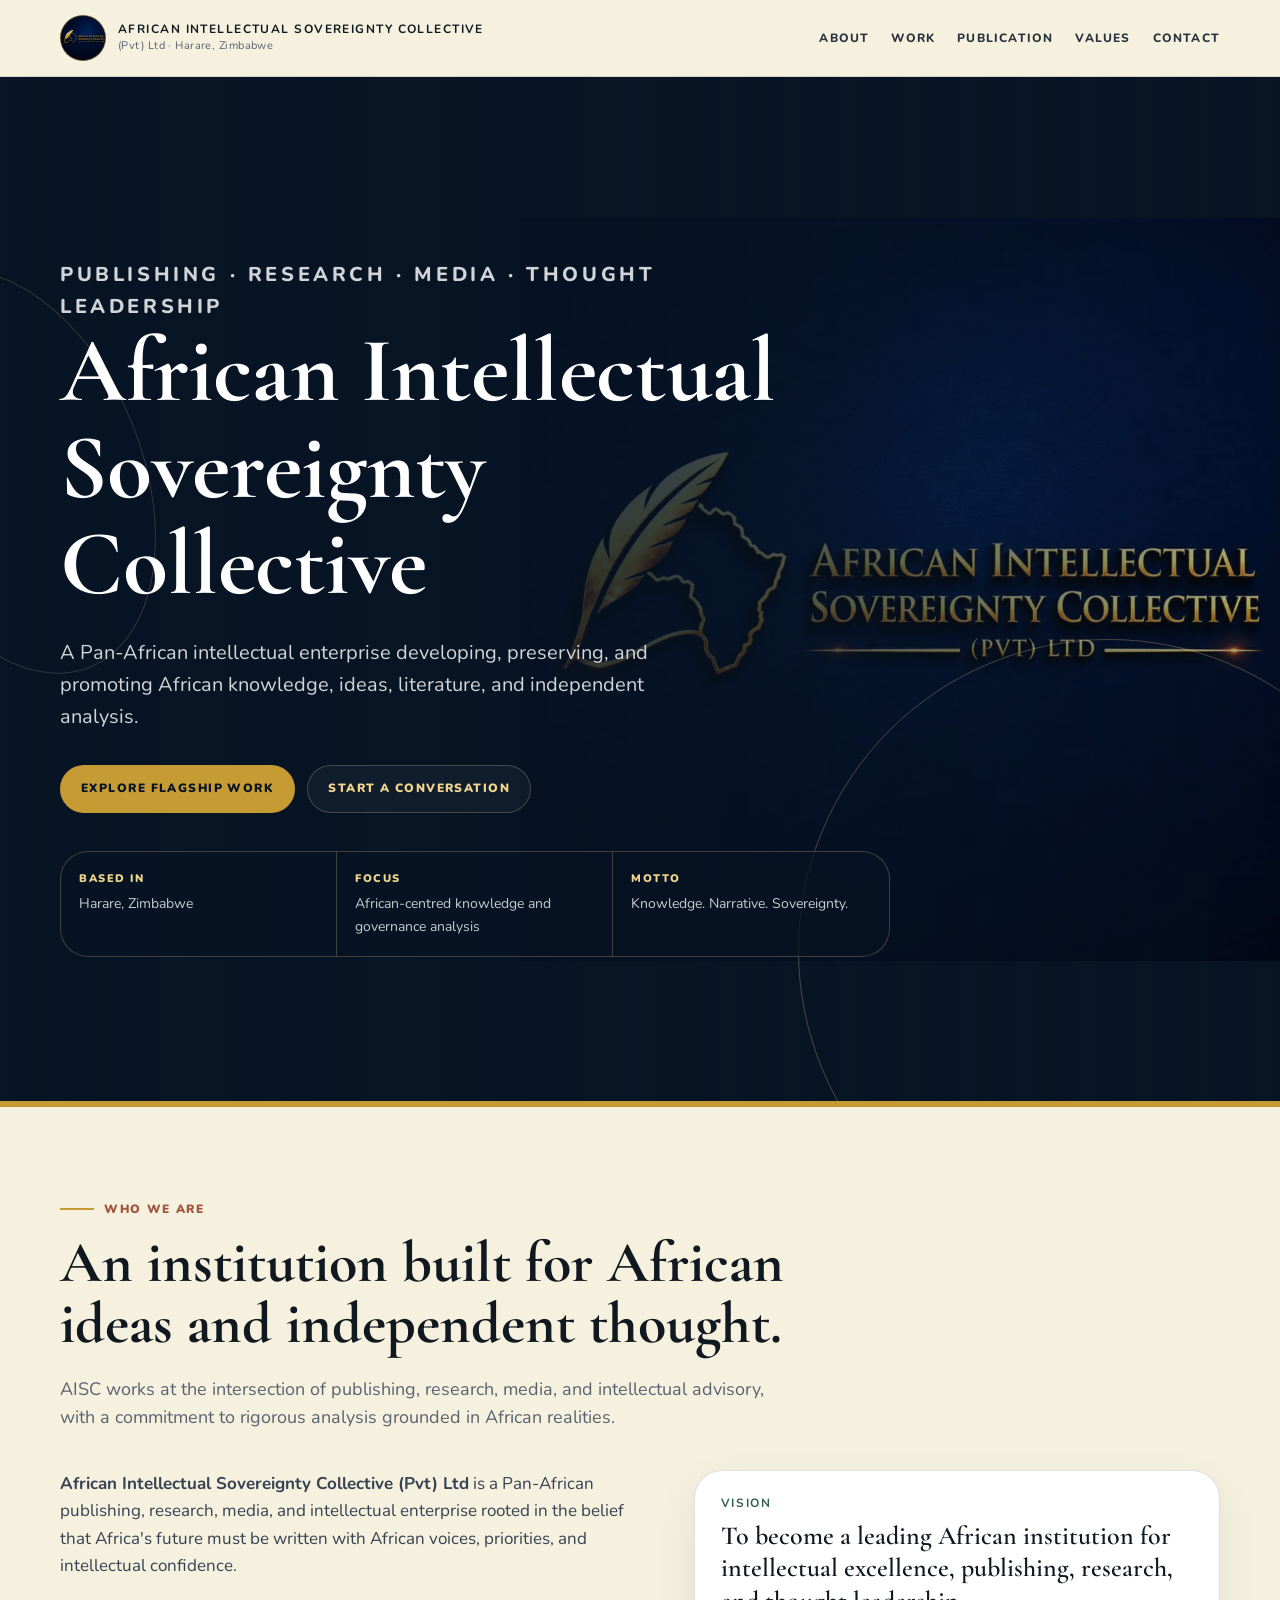
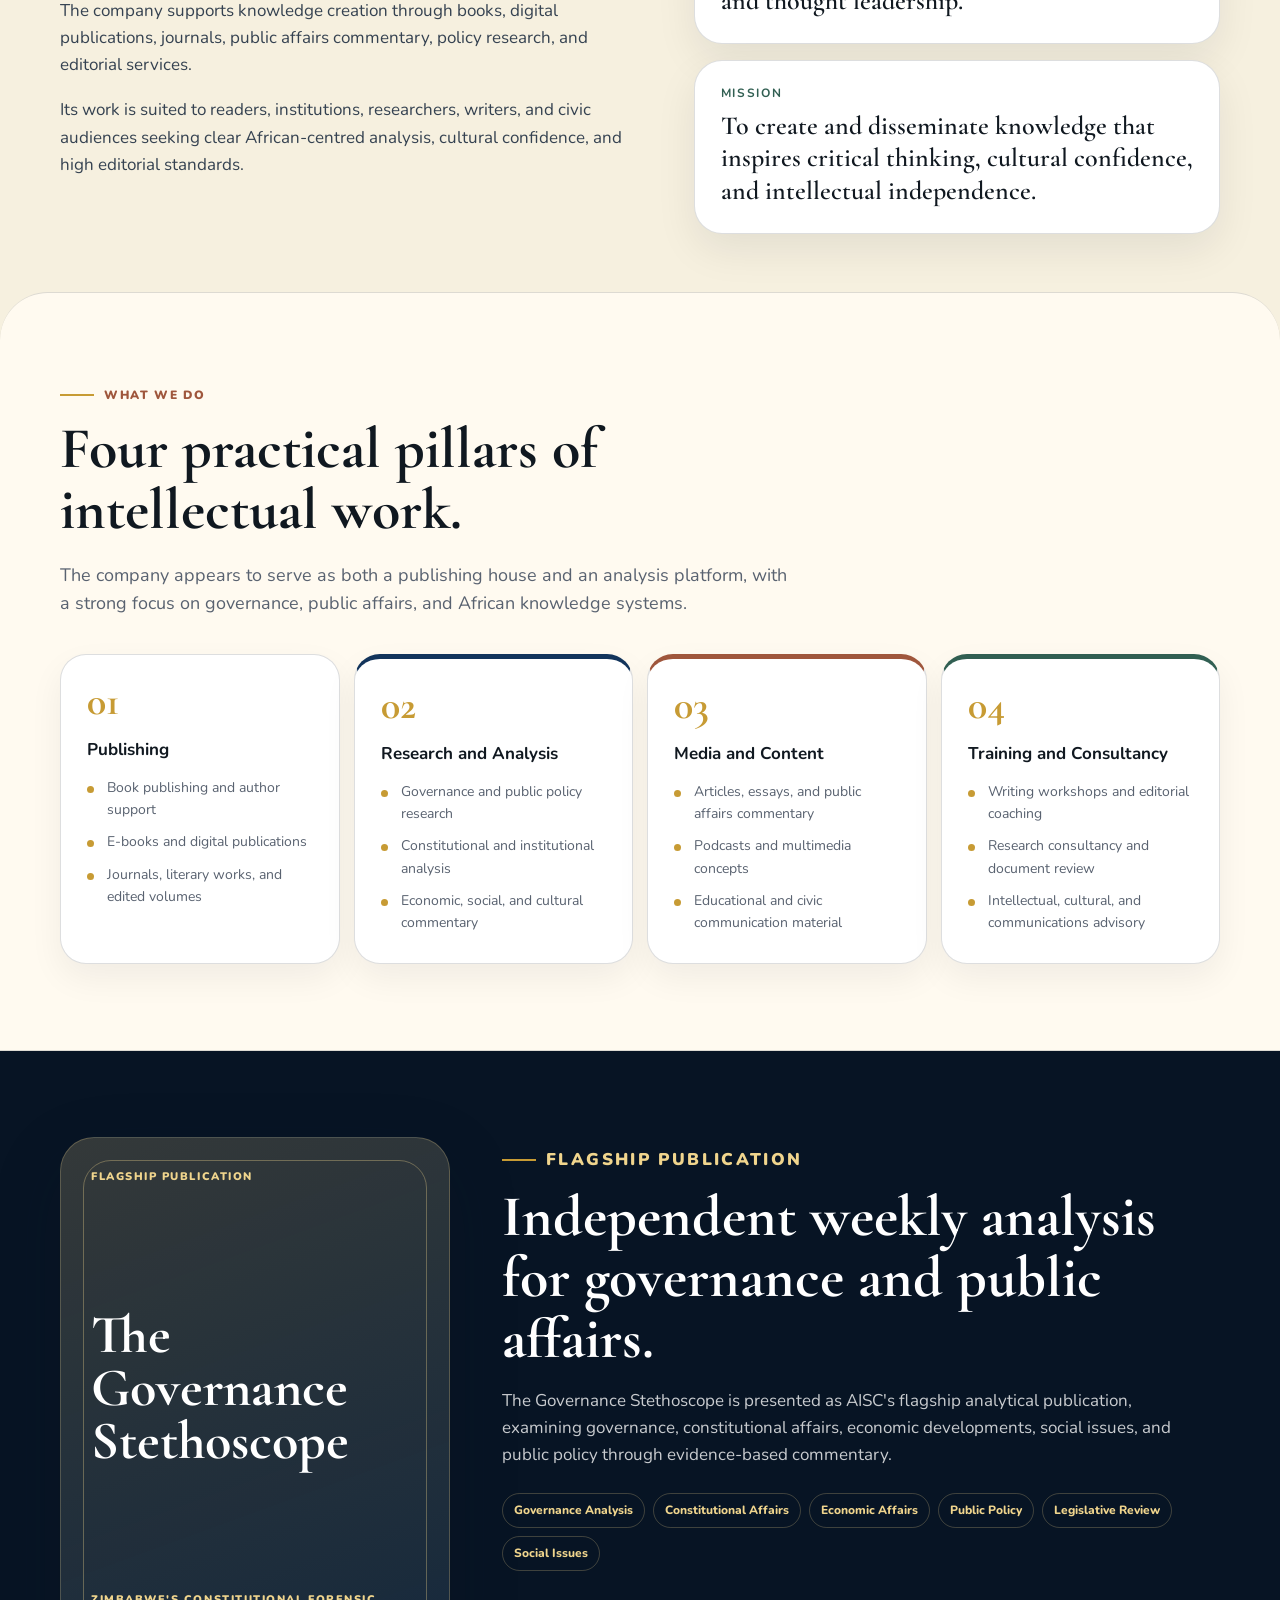
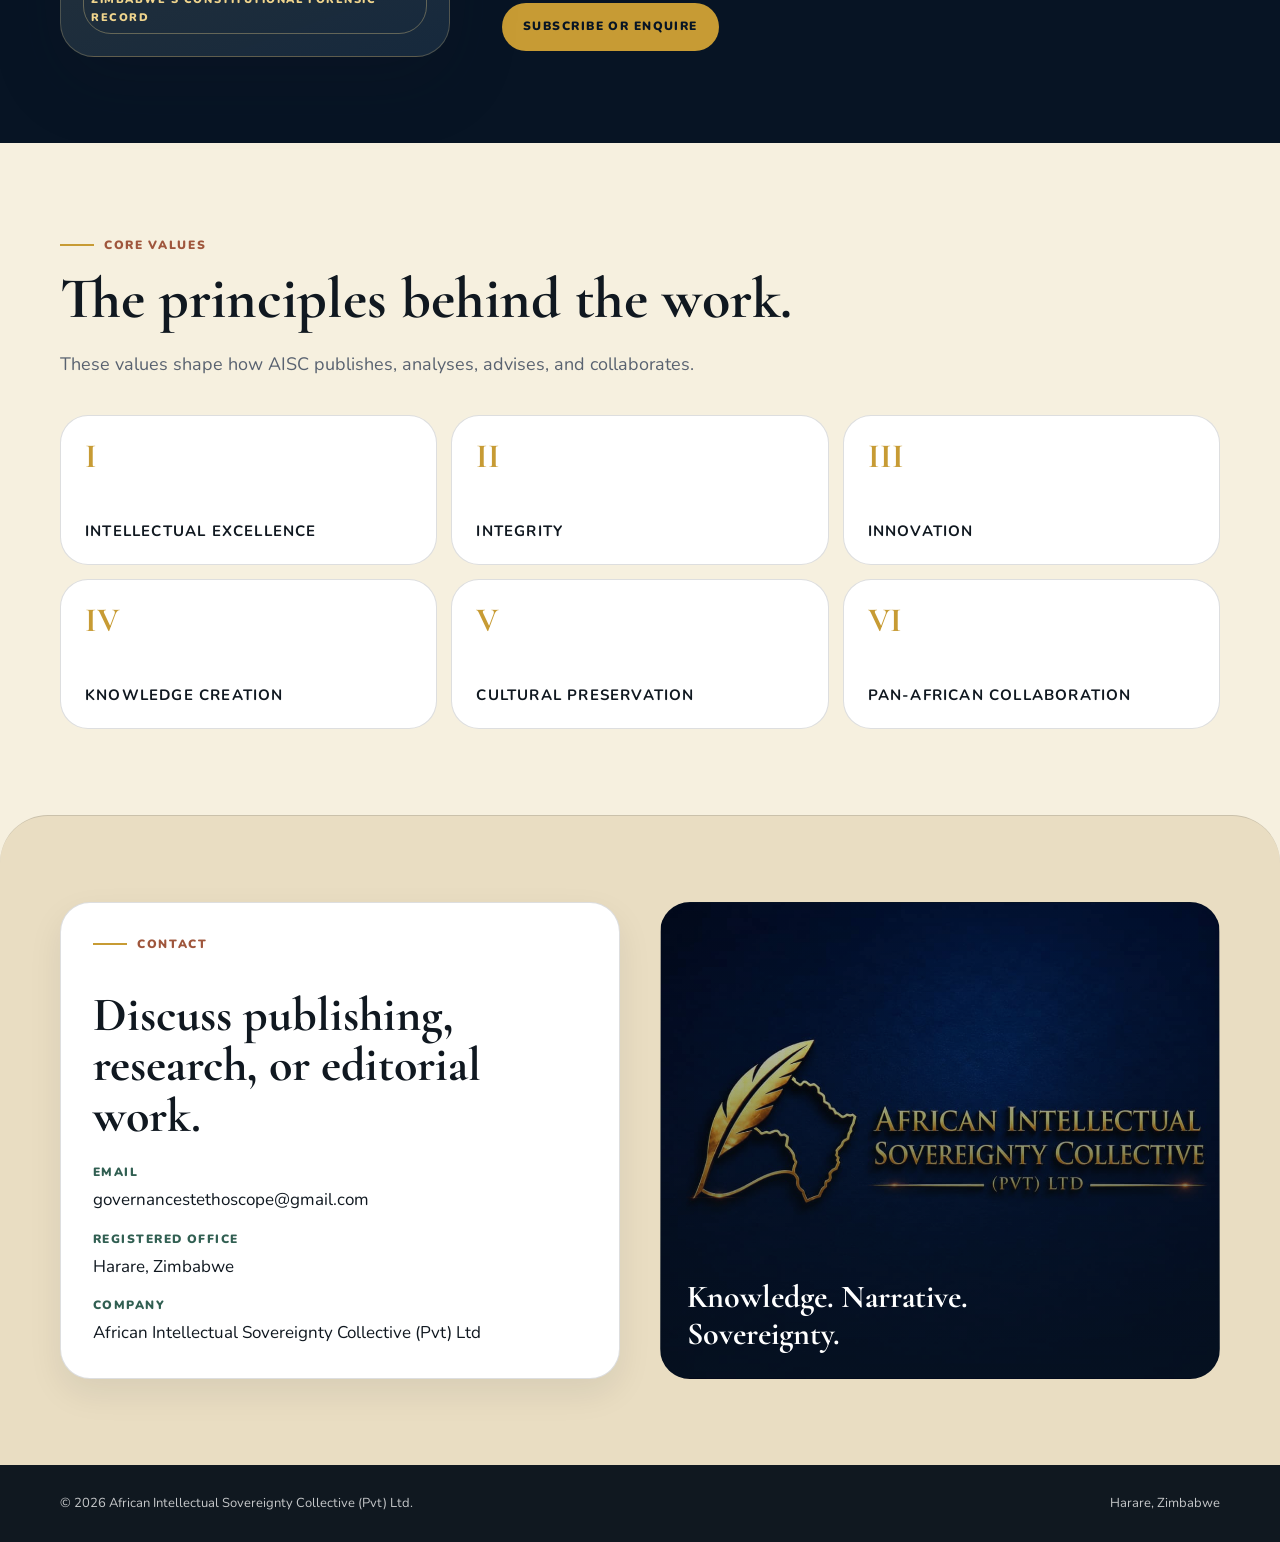
==== index.html @ cf9f3a03 "Build AISC website" ====
<!DOCTYPE html>
<html lang="en">
<head>
  <meta charset="UTF-8" />
  <meta name="viewport" content="width=device-width, initial-scale=1.0" />
  <title>African Intellectual Sovereignty Collective (Pvt) Ltd</title>
  <meta name="description" content="African Intellectual Sovereignty Collective (Pvt) Ltd is a Pan-African publishing, research, media, and intellectual enterprise based in Harare, Zimbabwe." />
  <link rel="preconnect" href="https://fonts.googleapis.com" />
  <link rel="preconnect" href="https://fonts.gstatic.com" crossorigin />
  <link href="https://fonts.googleapis.com/css2?family=Cormorant+Garamond:wght@500;600;700&family=Nunito:wght@400;500;600;700;800&display=swap" rel="stylesheet" />
  <style>
    :root {
      --ink: #101820;
      --night: #071424;
      --blue: #12345b;
      --gold: #c79b34;
      --gold-soft: #f0d58d;
      --paper: #f6f0df;
      --white: #ffffff;
      --clay: #9f563c;
      --green: #315f52;
      --muted: #596270;
      --line: rgba(16, 24, 32, 0.14);
      --dark-line: rgba(240, 213, 141, 0.24);
      --shadow: 0 24px 70px rgba(16, 24, 32, 0.18);
    }

    * {
      box-sizing: border-box;
    }

    html {
      scroll-behavior: smooth;
    }

    body {
      margin: 0;
      font-family: "Nunito", Arial, sans-serif;
      color: var(--ink);
      background: var(--paper);
      line-height: 1.6;
    }

    a {
      color: inherit;
    }

    img {
      max-width: 100%;
      display: block;
    }

    .site-header {
      position: sticky;
      top: 0;
      z-index: 20;
      background: rgba(246, 240, 223, 0.93);
      backdrop-filter: blur(14px);
      border-bottom: 1px solid var(--line);
      transition: transform 0.28s ease, box-shadow 0.28s ease;
    }

    .site-header.is-hidden {
      transform: translateY(-100%);
    }

    .site-header.is-scrolled {
      box-shadow: 0 12px 30px rgba(16, 24, 32, 0.08);
    }

    .nav {
      width: min(1160px, calc(100% - 32px));
      margin: 0 auto;
      min-height: 76px;
      display: flex;
      align-items: center;
      justify-content: space-between;
      gap: 24px;
    }

    .brand {
      display: flex;
      align-items: center;
      gap: 12px;
      text-decoration: none;
      min-width: 0;
    }

    .brand-mark {
      width: 46px;
      height: 46px;
      object-fit: cover;
      border-radius: 50%;
      border: 1px solid rgba(199, 155, 52, 0.5);
      background: var(--night);
    }

    .brand-text {
      display: grid;
      gap: 1px;
      min-width: 0;
    }

    .brand-text strong {
      font-size: 12px;
      line-height: 1.2;
      letter-spacing: 0.12em;
      text-transform: uppercase;
    }

    .brand-text span {
      font-size: 11px;
      color: var(--muted);
      letter-spacing: 0.04em;
    }

    .nav-links {
      display: flex;
      align-items: center;
      gap: 22px;
      list-style: none;
      margin: 0;
      padding: 0;
    }

    .nav-links a {
      text-decoration: none;
      font-size: 12px;
      font-weight: 800;
      text-transform: uppercase;
      letter-spacing: 0.1em;
      color: #29333f;
    }

    .nav-links a:hover {
      color: var(--clay);
    }

    .hero {
      min-height: calc(100vh - 76px);
      background:
        linear-gradient(90deg, rgba(7, 20, 36, 0.96) 0%, rgba(7, 20, 36, 0.8) 54%, rgba(7, 20, 36, 0.3) 100%),
        url("assets/aisc-logo.jpeg") right center / min(64vw, 760px) auto no-repeat,
        var(--night);
      color: var(--white);
      display: grid;
      align-items: center;
      border-bottom: 6px solid var(--gold);
      position: relative;
      overflow: hidden;
    }

    .hero::before {
      content: "";
      position: absolute;
      right: -140px;
      bottom: -160px;
      width: min(54vw, 620px);
      height: min(54vw, 620px);
      border: 1px solid rgba(240, 213, 141, 0.28);
      border-radius: 50%;
      pointer-events: none;
    }

    .hero::after {
      content: "";
      position: absolute;
      left: -120px;
      top: 18%;
      width: 260px;
      height: 420px;
      border: 1px solid rgba(240, 213, 141, 0.18);
      border-radius: 50%;
      transform: rotate(-22deg);
      pointer-events: none;
    }

    .hero-inner {
      width: min(1160px, calc(100% - 32px));
      margin: 0 auto;
      padding: 72px 0 58px;
      display: grid;
      gap: 38px;
      position: relative;
      z-index: 1;
    }

    .hero-copy {
      width: min(720px, 100%);
    }

    .eyebrow {
      margin: 0 0 18px;
      color: var(--gold-soft);
      font-size: 12px;
      font-weight: 800;
      letter-spacing: 0.18em;
      text-transform: uppercase;
    }

    h1,
    h2,
    h3 {
      margin: 0;
      line-height: 1.05;
    }

    h1,
    h2 {
      font-family: "Cormorant Garamond", Georgia, serif;
    }

    h1 {
      font-size: clamp(44px, 8vw, 92px);
      font-weight: 700;
      max-width: 760px;
    }

    .hero-copy p {
      max-width: 650px;
      margin: 24px 0 0;
      color: rgba(255, 255, 255, 0.82);
      font-size: clamp(16px, 2vw, 20px);
    }

    .hero-actions {
      display: flex;
      flex-wrap: wrap;
      gap: 12px;
      margin-top: 32px;
    }

    .button {
      display: inline-flex;
      align-items: center;
      justify-content: center;
      min-height: 48px;
      padding: 0 20px;
      border-radius: 999px;
      font-size: 12px;
      font-weight: 900;
      letter-spacing: 0.12em;
      text-transform: uppercase;
      text-decoration: none;
      border: 1px solid transparent;
    }

    .button.primary {
      background: var(--gold);
      color: var(--night);
    }

    .button.secondary {
      color: var(--gold-soft);
      border-color: var(--dark-line);
      background: rgba(255, 255, 255, 0.04);
    }

    .hero-meta {
      display: grid;
      grid-template-columns: repeat(3, minmax(0, 1fr));
      border: 1px solid var(--dark-line);
      background: rgba(7, 20, 36, 0.74);
      border-radius: 28px;
      overflow: hidden;
      width: min(830px, 100%);
    }

    .hero-meta div {
      padding: 18px;
      border-right: 1px solid var(--dark-line);
    }

    .hero-meta div:last-child {
      border-right: 0;
    }

    .hero-meta span {
      display: block;
      color: var(--gold-soft);
      font-size: 11px;
      font-weight: 900;
      letter-spacing: 0.14em;
      text-transform: uppercase;
      margin-bottom: 6px;
    }

    .hero-meta p {
      margin: 0;
      color: rgba(255, 255, 255, 0.78);
      font-size: 14px;
    }

    section {
      padding: 86px 0;
    }

    .section-inner {
      width: min(1160px, calc(100% - 32px));
      margin: 0 auto;
    }

    .section-kicker {
      display: inline-flex;
      align-items: center;
      gap: 10px;
      margin: 0 0 14px;
      color: var(--clay);
      font-size: 12px;
      font-weight: 900;
      letter-spacing: 0.14em;
      text-transform: uppercase;
    }

    .section-kicker::before {
      content: "";
      width: 34px;
      height: 2px;
      background: var(--gold);
    }

    h2 {
      font-size: clamp(34px, 5vw, 58px);
      color: var(--ink);
      max-width: 760px;
    }

    .lead {
      max-width: 740px;
      color: var(--muted);
      font-size: 18px;
      margin: 20px 0 0;
    }

    .about-grid {
      display: grid;
      grid-template-columns: 1.05fr 0.95fr;
      gap: 52px;
      align-items: start;
      margin-top: 38px;
    }

    .about-copy {
      display: grid;
      gap: 18px;
      color: #354251;
      font-size: 17px;
    }

    .about-copy p {
      margin: 0;
    }

    .statement-stack {
      display: grid;
      gap: 16px;
    }

    .statement {
      padding: 26px;
      background: var(--white);
      border: 1px solid var(--line);
      border-radius: 28px;
      box-shadow: 0 16px 40px rgba(16, 24, 32, 0.08);
    }

    .statement h3 {
      font-size: 12px;
      letter-spacing: 0.14em;
      text-transform: uppercase;
      color: var(--green);
      margin-bottom: 10px;
    }

    .statement p {
      margin: 0;
      font-family: "Cormorant Garamond", Georgia, serif;
      font-size: 26px;
      line-height: 1.25;
      font-weight: 600;
    }

    .services {
      background: #fffaf0;
      border-top: 1px solid var(--line);
      border-bottom: 1px solid var(--line);
      border-radius: 48px 48px 0 0;
      margin-top: -28px;
    }

    .services-grid {
      margin-top: 36px;
      display: grid;
      grid-template-columns: repeat(4, minmax(0, 1fr));
      gap: 14px;
    }

    .service-card {
      background: var(--white);
      border: 1px solid var(--line);
      border-radius: 26px;
      padding: 26px;
      min-height: 310px;
      display: flex;
      flex-direction: column;
      box-shadow: 0 14px 34px rgba(16, 24, 32, 0.06);
    }

    .service-card:nth-child(2) {
      border-top: 5px solid var(--blue);
    }

    .service-card:nth-child(3) {
      border-top: 5px solid var(--clay);
    }

    .service-card:nth-child(4) {
      border-top: 5px solid var(--green);
    }

    .service-number {
      font-family: "Cormorant Garamond", Georgia, serif;
      color: var(--gold);
      font-size: 40px;
      font-weight: 700;
      line-height: 1;
      margin-bottom: 18px;
    }

    .service-card h3 {
      font-size: 17px;
      line-height: 1.25;
      margin-bottom: 16px;
    }

    .service-card ul {
      margin: 0;
      padding: 0;
      list-style: none;
      display: grid;
      gap: 10px;
      color: var(--muted);
      font-size: 14px;
    }

    .service-card li {
      display: grid;
      grid-template-columns: 12px 1fr;
      gap: 8px;
    }

    .service-card li::before {
      content: "";
      width: 7px;
      height: 7px;
      margin-top: 9px;
      border-radius: 50%;
      background: var(--gold);
    }

    .publication {
      background: var(--night);
      color: var(--white);
    }

    .publication h2,
    .publication .section-kicker {
      color: var(--white);
    }

    .publication .section-kicker {
      color: var(--gold-soft);
    }

    .publication-grid {
      display: grid;
      grid-template-columns: minmax(260px, 390px) 1fr;
      gap: 52px;
      align-items: center;
    }

    .pub-cover {
      aspect-ratio: 3 / 4;
      background:
        linear-gradient(160deg, rgba(199, 155, 52, 0.18), rgba(49, 95, 82, 0.1)),
        #13233a;
      border: 1px solid var(--dark-line);
      border-radius: 34px;
      box-shadow: var(--shadow);
      padding: 30px;
      display: flex;
      flex-direction: column;
      justify-content: space-between;
      position: relative;
      overflow: hidden;
    }

    .pub-cover::after {
      content: "";
      position: absolute;
      inset: 22px;
      border: 1px solid rgba(240, 213, 141, 0.34);
      border-radius: 28px;
      pointer-events: none;
    }

    .pub-label,
    .pub-footer {
      position: relative;
      z-index: 1;
      color: var(--gold-soft);
      font-size: 11px;
      font-weight: 900;
      letter-spacing: 0.14em;
      text-transform: uppercase;
    }

    .pub-title {
      position: relative;
      z-index: 1;
      font-family: "Cormorant Garamond", Georgia, serif;
      font-size: clamp(38px, 5vw, 54px);
      line-height: 0.98;
      font-weight: 700;
    }

    .publication p {
      color: rgba(255, 255, 255, 0.78);
      font-size: 17px;
      max-width: 700px;
    }

    .topics {
      display: flex;
      flex-wrap: wrap;
      gap: 8px;
      margin: 24px 0 0;
      padding: 0;
      list-style: none;
    }

    .topics li {
      border: 1px solid var(--dark-line);
      border-radius: 999px;
      color: var(--gold-soft);
      font-size: 12px;
      font-weight: 800;
      padding: 7px 11px;
    }

    .values-grid {
      margin-top: 36px;
      display: grid;
      grid-template-columns: repeat(3, minmax(0, 1fr));
      gap: 14px;
    }

    .value {
      min-height: 150px;
      padding: 24px;
      border: 1px solid var(--line);
      border-radius: 28px;
      background: var(--white);
      display: grid;
      align-content: space-between;
    }

    .value span {
      color: var(--gold);
      font-family: "Cormorant Garamond", Georgia, serif;
      font-size: 34px;
      font-weight: 700;
      line-height: 1;
    }

    .value h3 {
      font-size: 15px;
      letter-spacing: 0.08em;
      text-transform: uppercase;
    }

    .contact {
      background: #e9ddc2;
      border-top: 1px solid var(--line);
      border-radius: 48px 48px 0 0;
    }

    .contact-grid {
      display: grid;
      grid-template-columns: 1fr 1fr;
      gap: 40px;
      align-items: stretch;
    }

    .contact-panel {
      background: var(--white);
      border: 1px solid var(--line);
      border-radius: 30px;
      padding: 32px;
      display: grid;
      gap: 22px;
      box-shadow: 0 14px 34px rgba(16, 24, 32, 0.08);
    }

    .contact-panel h2 {
      font-size: clamp(32px, 4vw, 48px);
    }

    .contact-list {
      display: grid;
      gap: 16px;
    }

    .contact-item span {
      display: block;
      color: var(--green);
      font-size: 12px;
      font-weight: 900;
      letter-spacing: 0.12em;
      text-transform: uppercase;
      margin-bottom: 4px;
    }

    .contact-item p,
    .contact-item a {
      margin: 0;
      color: var(--ink);
      font-size: 17px;
      text-decoration: none;
      overflow-wrap: anywhere;
    }

    .contact-photo {
      min-height: 360px;
      border-radius: 30px;
      border: 1px solid rgba(7, 20, 36, 0.18);
      background:
        linear-gradient(180deg, rgba(7, 20, 36, 0.12), rgba(7, 20, 36, 0.74)),
        url("assets/aisc-logo.jpeg") center / cover no-repeat;
      display: flex;
      align-items: flex-end;
      padding: 26px;
      color: var(--white);
    }

    .contact-photo p {
      margin: 0;
      max-width: 420px;
      font-family: "Cormorant Garamond", Georgia, serif;
      font-size: 32px;
      line-height: 1.15;
      font-weight: 700;
    }

    footer {
      background: var(--ink);
      color: rgba(255, 255, 255, 0.76);
      padding: 28px 0;
    }

    .footer-inner {
      width: min(1160px, calc(100% - 32px));
      margin: 0 auto;
      display: flex;
      align-items: center;
      justify-content: space-between;
      gap: 18px;
      font-size: 13px;
    }

    @media (max-width: 960px) {
      .hero {
        background:
          linear-gradient(180deg, rgba(7, 20, 36, 0.92), rgba(7, 20, 36, 0.86)),
          url("assets/aisc-logo.jpeg") center 18% / 720px auto no-repeat,
          var(--night);
      }

      .nav-links {
        display: none;
      }

      .about-grid,
      .publication-grid,
      .contact-grid {
        grid-template-columns: 1fr;
      }

      .services-grid,
      .values-grid {
        grid-template-columns: repeat(2, minmax(0, 1fr));
      }
    }

    @media (max-width: 640px) {
      .nav {
        min-height: 68px;
      }

      .brand-mark {
        width: 40px;
        height: 40px;
      }

      .brand-text strong {
        font-size: 10px;
      }

      .brand-text span {
        display: none;
      }

      .hero-inner {
        padding: 58px 0 34px;
      }

      .hero-actions {
        width: 100%;
      }

      .button {
        width: 100%;
      }

      .hero-meta,
      .services-grid,
      .values-grid {
        grid-template-columns: 1fr;
      }

      .hero-meta div {
        border-right: 0;
        border-bottom: 1px solid var(--dark-line);
      }

      .hero-meta div:last-child {
        border-bottom: 0;
      }

      section {
        padding: 64px 0;
      }

      .service-card {
        min-height: 0;
      }

      .footer-inner {
        display: grid;
      }
    }
  </style>
</head>
<body>
  <header class="site-header">
    <nav class="nav" aria-label="Primary navigation">
      <a class="brand" href="#top" aria-label="African Intellectual Sovereignty Collective home">
        <img class="brand-mark" src="assets/aisc-logo.jpeg" alt="African Intellectual Sovereignty Collective logo" />
        <span class="brand-text">
          <strong>African Intellectual Sovereignty Collective</strong>
          <span>(Pvt) Ltd · Harare, Zimbabwe</span>
        </span>
      </a>
      <ul class="nav-links">
        <li><a href="#about">About</a></li>
        <li><a href="#services">Work</a></li>
        <li><a href="#publication">Publication</a></li>
        <li><a href="#values">Values</a></li>
        <li><a href="#contact">Contact</a></li>
      </ul>
    </nav>
  </header>

  <main id="top">
    <section class="hero" aria-labelledby="hero-title">
      <div class="hero-inner">
        <div class="hero-copy">
          <p class="eyebrow">Publishing · Research · Media · Thought Leadership</p>
          <h1 id="hero-title">African Intellectual Sovereignty Collective</h1>
          <p>A Pan-African intellectual enterprise developing, preserving, and promoting African knowledge, ideas, literature, and independent analysis.</p>
          <div class="hero-actions">
            <a class="button primary" href="#publication">Explore Flagship Work</a>
            <a class="button secondary" href="mailto:governancestethoscope@gmail.com">Start a Conversation</a>
          </div>
        </div>

        <div class="hero-meta" aria-label="Company summary">
          <div>
            <span>Based In</span>
            <p>Harare, Zimbabwe</p>
          </div>
          <div>
            <span>Focus</span>
            <p>African-centred knowledge and governance analysis</p>
          </div>
          <div>
            <span>Motto</span>
            <p>Knowledge. Narrative. Sovereignty.</p>
          </div>
        </div>
      </div>
    </section>

    <section id="about" aria-labelledby="about-title">
      <div class="section-inner">
        <p class="section-kicker">Who We Are</p>
        <h2 id="about-title">An institution built for African ideas and independent thought.</h2>
        <p class="lead">AISC works at the intersection of publishing, research, media, and intellectual advisory, with a commitment to rigorous analysis grounded in African realities.</p>

        <div class="about-grid">
          <div class="about-copy">
            <p><strong>African Intellectual Sovereignty Collective (Pvt) Ltd</strong> is a Pan-African publishing, research, media, and intellectual enterprise rooted in the belief that Africa's future must be written with African voices, priorities, and intellectual confidence.</p>
            <p>The company supports knowledge creation through books, digital publications, journals, public affairs commentary, policy research, and editorial services.</p>
            <p>Its work is suited to readers, institutions, researchers, writers, and civic audiences seeking clear African-centred analysis, cultural confidence, and high editorial standards.</p>
          </div>

          <div class="statement-stack">
            <article class="statement">
              <h3>Vision</h3>
              <p>To become a leading African institution for intellectual excellence, publishing, research, and thought leadership.</p>
            </article>
            <article class="statement">
              <h3>Mission</h3>
              <p>To create and disseminate knowledge that inspires critical thinking, cultural confidence, and intellectual independence.</p>
            </article>
          </div>
        </div>
      </div>
    </section>

    <section class="services" id="services" aria-labelledby="services-title">
      <div class="section-inner">
        <p class="section-kicker">What We Do</p>
        <h2 id="services-title">Four practical pillars of intellectual work.</h2>
        <p class="lead">The company appears to serve as both a publishing house and an analysis platform, with a strong focus on governance, public affairs, and African knowledge systems.</p>

        <div class="services-grid">
          <article class="service-card">
            <div class="service-number">01</div>
            <h3>Publishing</h3>
            <ul>
              <li>Book publishing and author support</li>
              <li>E-books and digital publications</li>
              <li>Journals, literary works, and edited volumes</li>
            </ul>
          </article>

          <article class="service-card">
            <div class="service-number">02</div>
            <h3>Research and Analysis</h3>
            <ul>
              <li>Governance and public policy research</li>
              <li>Constitutional and institutional analysis</li>
              <li>Economic, social, and cultural commentary</li>
            </ul>
          </article>

          <article class="service-card">
            <div class="service-number">03</div>
            <h3>Media and Content</h3>
            <ul>
              <li>Articles, essays, and public affairs commentary</li>
              <li>Podcasts and multimedia concepts</li>
              <li>Educational and civic communication material</li>
            </ul>
          </article>

          <article class="service-card">
            <div class="service-number">04</div>
            <h3>Training and Consultancy</h3>
            <ul>
              <li>Writing workshops and editorial coaching</li>
              <li>Research consultancy and document review</li>
              <li>Intellectual, cultural, and communications advisory</li>
            </ul>
          </article>
        </div>
      </div>
    </section>

    <section class="publication" id="publication" aria-labelledby="publication-title">
      <div class="section-inner publication-grid">
        <div class="pub-cover" aria-label="The Governance Stethoscope publication cover">
          <div class="pub-label">Flagship Publication</div>
          <div class="pub-title">The Governance Stethoscope</div>
          <div class="pub-footer">Zimbabwe's Constitutional Forensic Record</div>
        </div>

        <div>
          <p class="section-kicker">Flagship Publication</p>
          <h2 id="publication-title">Independent weekly analysis for governance and public affairs.</h2>
          <p>The Governance Stethoscope is presented as AISC's flagship analytical publication, examining governance, constitutional affairs, economic developments, social issues, and public policy through evidence-based commentary.</p>
          <ul class="topics">
            <li>Governance Analysis</li>
            <li>Constitutional Affairs</li>
            <li>Economic Affairs</li>
            <li>Public Policy</li>
            <li>Legislative Review</li>
            <li>Social Issues</li>
          </ul>
          <div class="hero-actions">
            <a class="button primary" href="mailto:governancestethoscope@gmail.com">Subscribe or Enquire</a>
          </div>
        </div>
      </div>
    </section>

    <section id="values" aria-labelledby="values-title">
      <div class="section-inner">
        <p class="section-kicker">Core Values</p>
        <h2 id="values-title">The principles behind the work.</h2>
        <p class="lead">These values shape how AISC publishes, analyses, advises, and collaborates.</p>

        <div class="values-grid">
          <article class="value">
            <span>I</span>
            <h3>Intellectual Excellence</h3>
          </article>
          <article class="value">
            <span>II</span>
            <h3>Integrity</h3>
          </article>
          <article class="value">
            <span>III</span>
            <h3>Innovation</h3>
          </article>
          <article class="value">
            <span>IV</span>
            <h3>Knowledge Creation</h3>
          </article>
          <article class="value">
            <span>V</span>
            <h3>Cultural Preservation</h3>
          </article>
          <article class="value">
            <span>VI</span>
            <h3>Pan-African Collaboration</h3>
          </article>
        </div>
      </div>
    </section>

    <section class="contact" id="contact" aria-labelledby="contact-title">
      <div class="section-inner contact-grid">
        <div class="contact-panel">
          <p class="section-kicker">Contact</p>
          <h2 id="contact-title">Discuss publishing, research, or editorial work.</h2>
          <div class="contact-list">
            <div class="contact-item">
              <span>Email</span>
              <a href="mailto:governancestethoscope@gmail.com">governancestethoscope@gmail.com</a>
            </div>
            <div class="contact-item">
              <span>Registered Office</span>
              <p>Harare, Zimbabwe</p>
            </div>
            <div class="contact-item">
              <span>Company</span>
              <p>African Intellectual Sovereignty Collective (Pvt) Ltd</p>
            </div>
          </div>
        </div>

        <div class="contact-photo" aria-label="African Intellectual Sovereignty Collective brand image">
          <p>Knowledge. Narrative. Sovereignty.</p>
        </div>
      </div>
    </section>
  </main>

  <footer>
    <div class="footer-inner">
      <span>© 2026 African Intellectual Sovereignty Collective (Pvt) Ltd.</span>
      <span>Harare, Zimbabwe</span>
    </div>
  </footer>
  <script>
    const siteHeader = document.querySelector(".site-header");
    let lastScrollY = window.scrollY;

    window.addEventListener("scroll", () => {
      const currentScrollY = window.scrollY;
      const scrollingDown = currentScrollY > lastScrollY;

      siteHeader.classList.toggle("is-scrolled", currentScrollY > 12);
      siteHeader.classList.toggle("is-hidden", scrollingDown && currentScrollY > 120);

      lastScrollY = currentScrollY;
    }, { passive: true });
  </script>
</body>
</html>
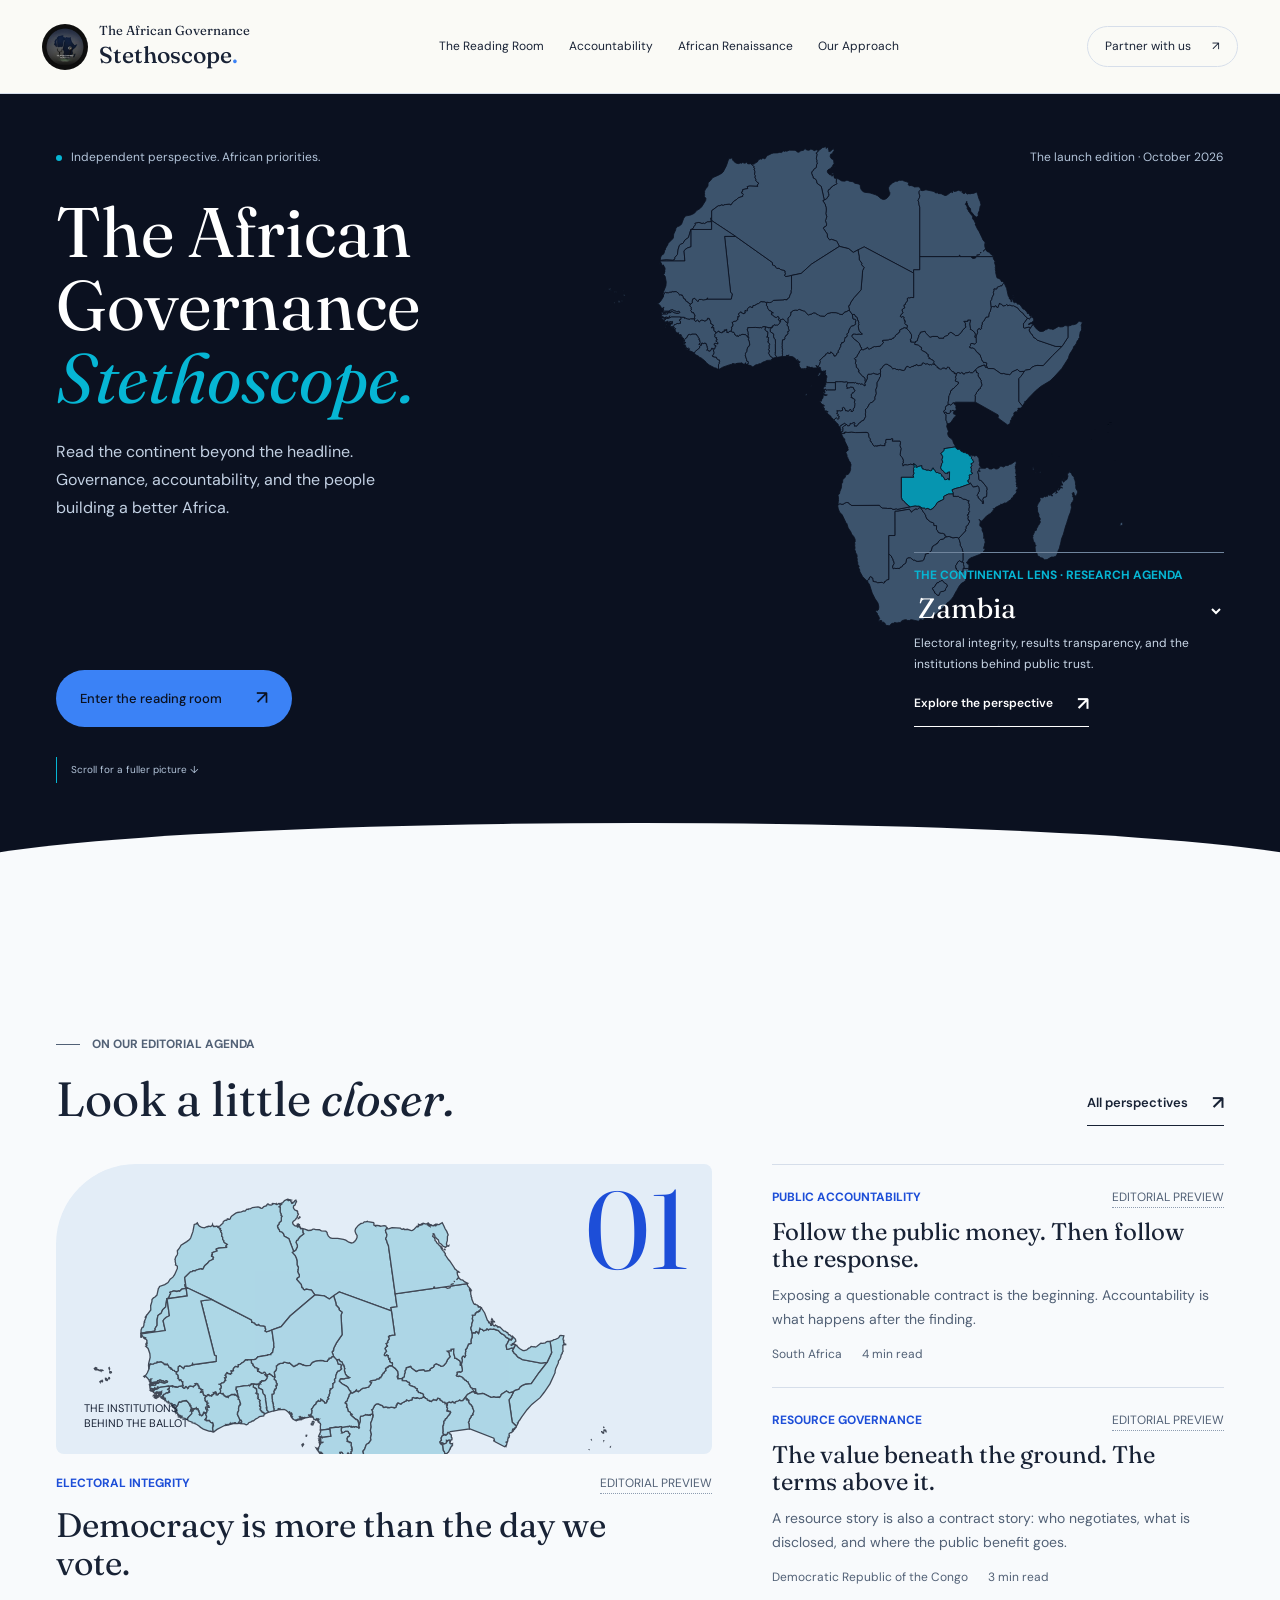
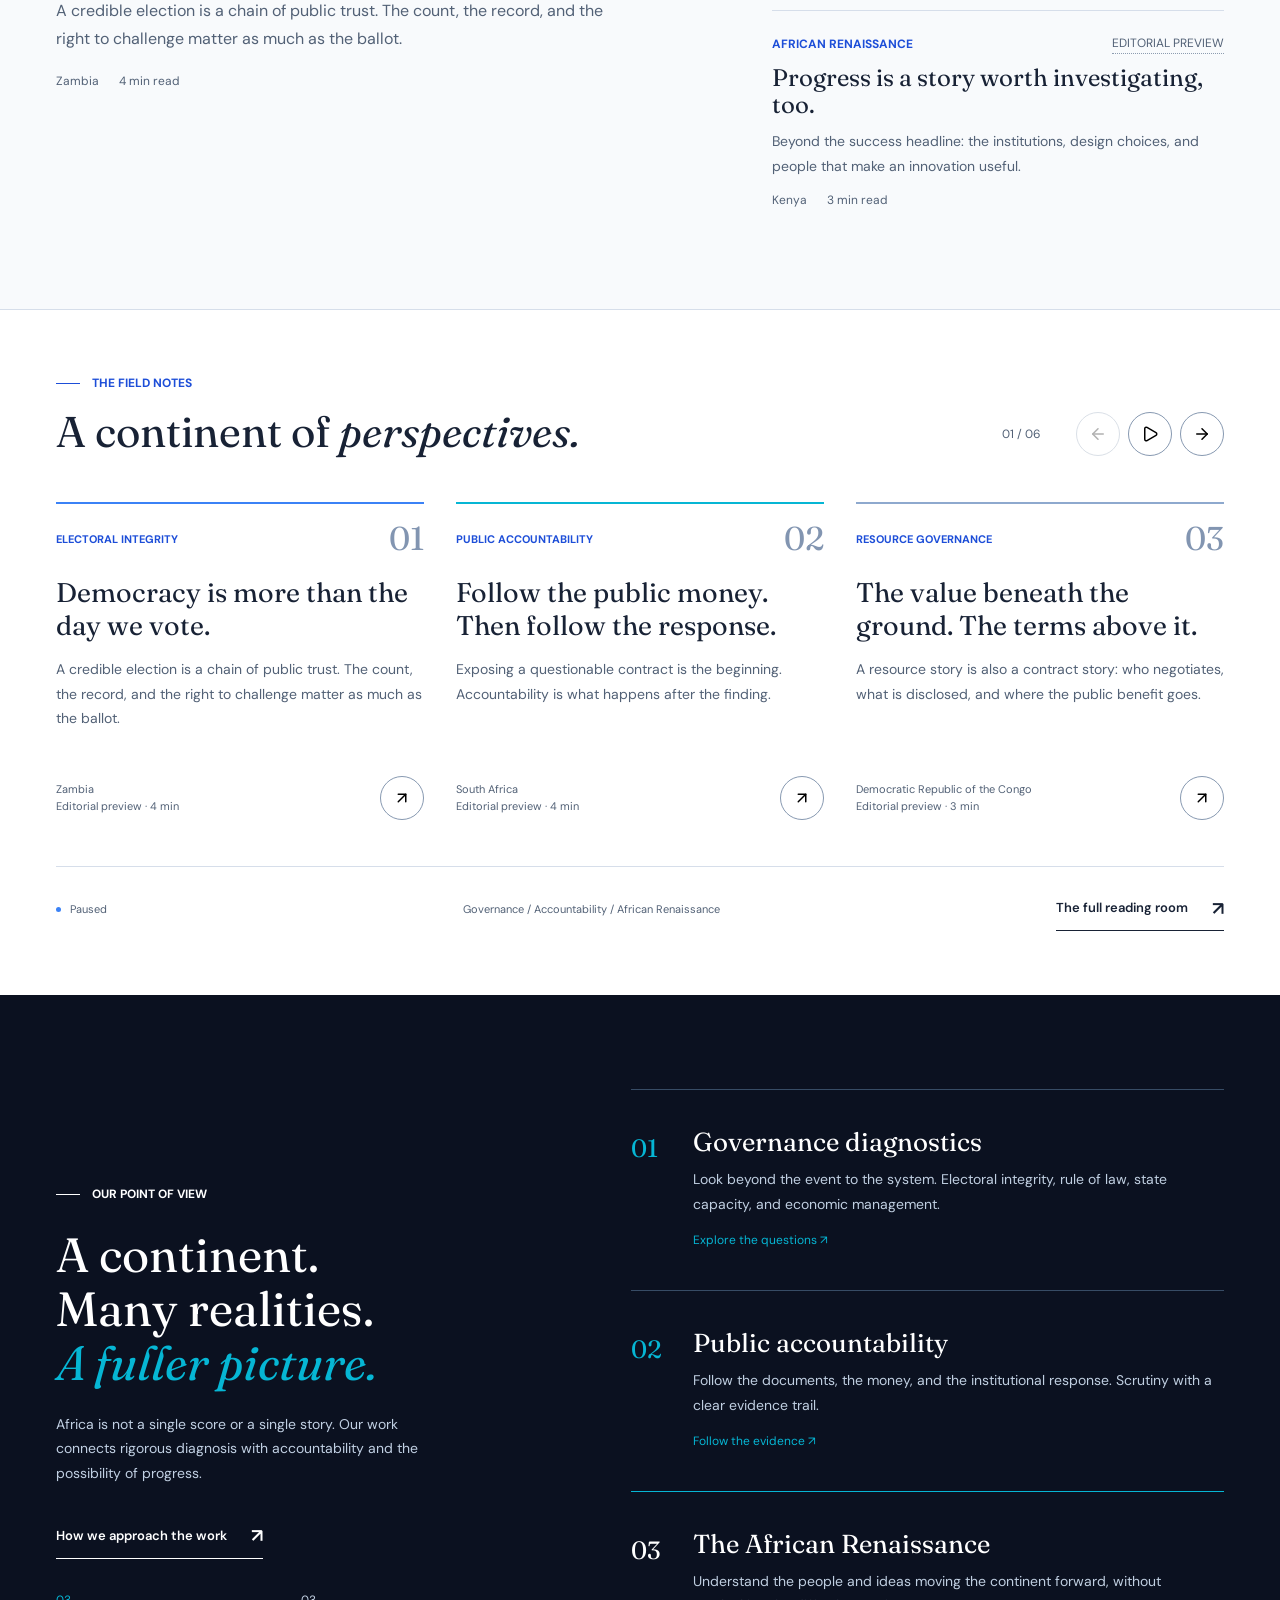
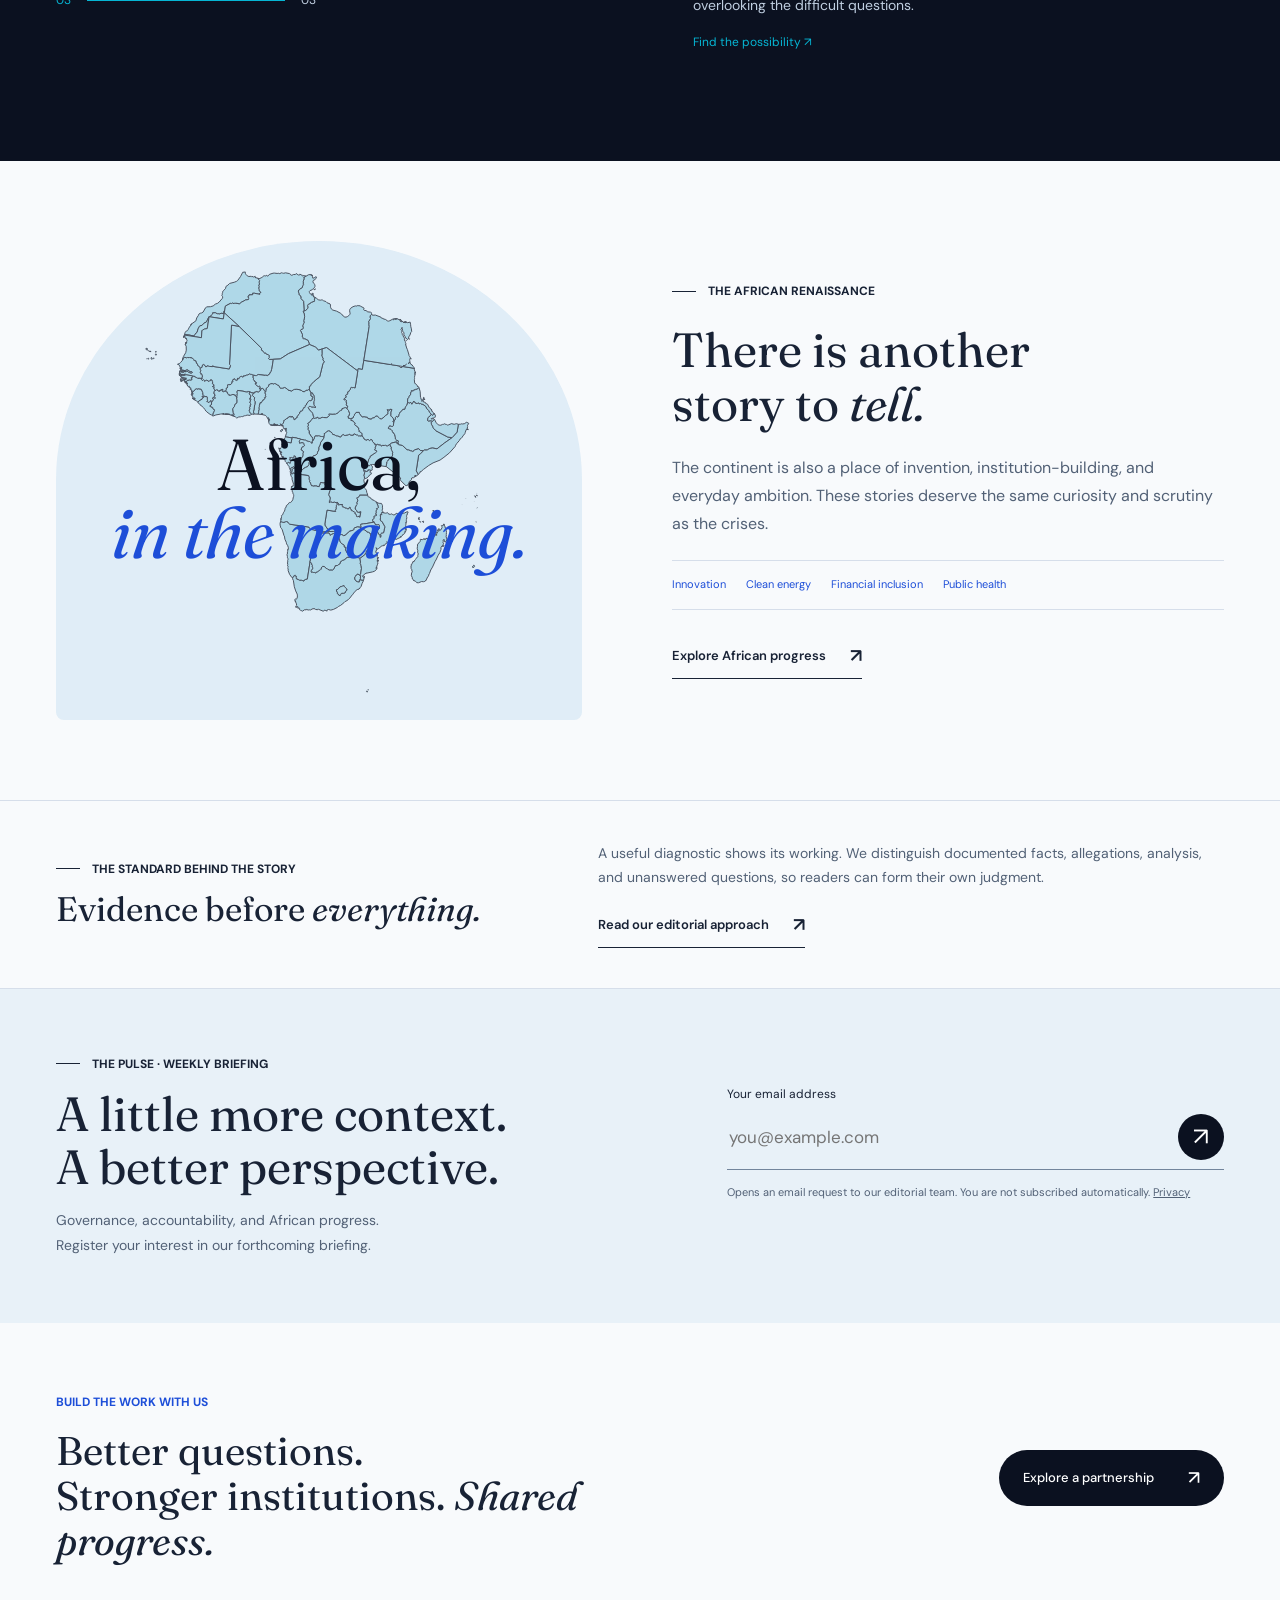
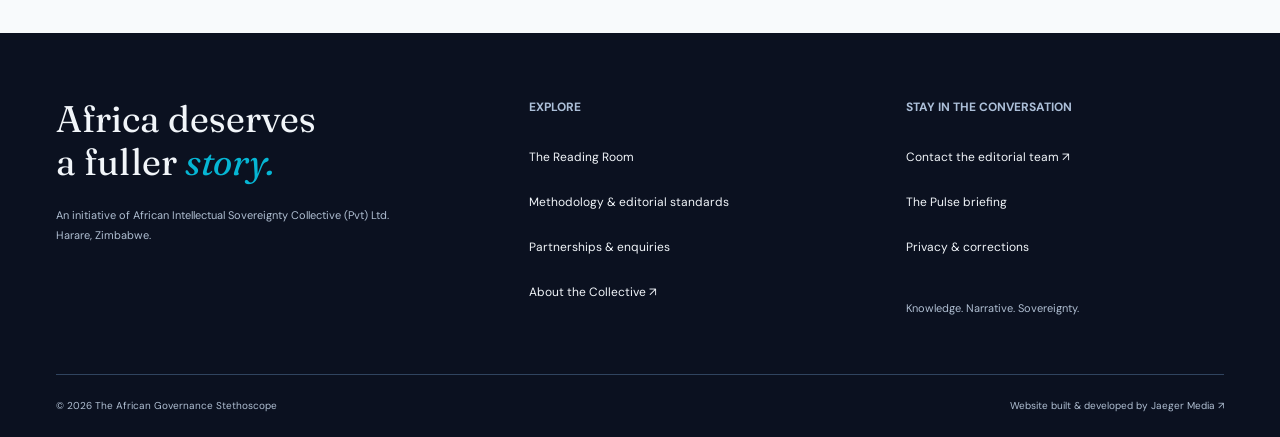
==== commit d3aa9fe0: "Rebuild African Governance Stethoscope publication" ====
--- a/index.html
+++ b/index.html
@@ -1,992 +1,130 @@
-<!DOCTYPE html>
+<!doctype html>
 <html lang="en">
-<head>
-  <meta charset="UTF-8" />
-  <meta name="viewport" content="width=device-width, initial-scale=1.0" />
-  <title>African Intellectual Sovereignty Collective (Pvt) Ltd</title>
-  <meta name="description" content="African Intellectual Sovereignty Collective (Pvt) Ltd is a Pan-African publishing, research, media, and intellectual enterprise based in Harare, Zimbabwe." />
-  <link rel="preconnect" href="https://fonts.googleapis.com" />
-  <link rel="preconnect" href="https://fonts.gstatic.com" crossorigin />
-  <link href="https://fonts.googleapis.com/css2?family=Cormorant+Garamond:wght@500;600;700&family=Nunito:wght@400;500;600;700;800&display=swap" rel="stylesheet" />
-  <style>
-    :root {
-      --ink: #101820;
-      --night: #071424;
-      --blue: #12345b;
-      --gold: #c79b34;
-      --gold-soft: #f0d58d;
-      --paper: #f6f0df;
-      --white: #ffffff;
-      --clay: #9f563c;
-      --green: #315f52;
-      --muted: #596270;
-      --line: rgba(16, 24, 32, 0.14);
-      --dark-line: rgba(240, 213, 141, 0.24);
-      --shadow: 0 24px 70px rgba(16, 24, 32, 0.18);
-    }
-
-    * {
-      box-sizing: border-box;
-    }
-
-    html {
-      scroll-behavior: smooth;
-    }
-
-    body {
-      margin: 0;
-      font-family: "Nunito", Arial, sans-serif;
-      color: var(--ink);
-      background: var(--paper);
-      line-height: 1.6;
-    }
-
-    a {
-      color: inherit;
-    }
-
-    img {
-      max-width: 100%;
-      display: block;
-    }
-
-    .site-header {
-      position: sticky;
-      top: 0;
-      z-index: 20;
-      background: rgba(246, 240, 223, 0.93);
-      backdrop-filter: blur(14px);
-      border-bottom: 1px solid var(--line);
-      transition: transform 0.28s ease, box-shadow 0.28s ease;
-    }
-
-    .site-header.is-hidden {
-      transform: translateY(-100%);
-    }
-
-    .site-header.is-scrolled {
-      box-shadow: 0 12px 30px rgba(16, 24, 32, 0.08);
-    }
-
-    .nav {
-      width: min(1160px, calc(100% - 32px));
-      margin: 0 auto;
-      min-height: 76px;
-      display: flex;
-      align-items: center;
-      justify-content: space-between;
-      gap: 24px;
-    }
-
-    .brand {
-      display: flex;
-      align-items: center;
-      gap: 12px;
-      text-decoration: none;
-      min-width: 0;
-    }
-
-    .brand-mark {
-      width: 46px;
-      height: 46px;
-      object-fit: cover;
-      border-radius: 50%;
-      border: 1px solid rgba(199, 155, 52, 0.5);
-      background: var(--night);
-    }
-
-    .brand-text {
-      display: grid;
-      gap: 1px;
-      min-width: 0;
-    }
-
-    .brand-text strong {
-      font-size: 12px;
-      line-height: 1.2;
-      letter-spacing: 0.12em;
-      text-transform: uppercase;
-    }
-
-    .brand-text span {
-      font-size: 11px;
-      color: var(--muted);
-      letter-spacing: 0.04em;
-    }
-
-    .nav-links {
-      display: flex;
-      align-items: center;
-      gap: 22px;
-      list-style: none;
-      margin: 0;
-      padding: 0;
-    }
-
-    .nav-links a {
-      text-decoration: none;
-      font-size: 12px;
-      font-weight: 800;
-      text-transform: uppercase;
-      letter-spacing: 0.1em;
-      color: #29333f;
-    }
-
-    .nav-links a:hover {
-      color: var(--clay);
-    }
-
-    .hero {
-      min-height: calc(100vh - 76px);
-      background:
-        linear-gradient(90deg, rgba(7, 20, 36, 0.96) 0%, rgba(7, 20, 36, 0.8) 54%, rgba(7, 20, 36, 0.3) 100%),
-        url("assets/aisc-logo.jpeg") right center / min(64vw, 760px) auto no-repeat,
-        var(--night);
-      color: var(--white);
-      display: grid;
-      align-items: center;
-      border-bottom: 6px solid var(--gold);
-      position: relative;
-      overflow: hidden;
-    }
-
-    .hero::before {
-      content: "";
-      position: absolute;
-      right: -140px;
-      bottom: -160px;
-      width: min(54vw, 620px);
-      height: min(54vw, 620px);
-      border: 1px solid rgba(240, 213, 141, 0.28);
-      border-radius: 50%;
-      pointer-events: none;
-    }
-
-    .hero::after {
-      content: "";
-      position: absolute;
-      left: -120px;
-      top: 18%;
-      width: 260px;
-      height: 420px;
-      border: 1px solid rgba(240, 213, 141, 0.18);
-      border-radius: 50%;
-      transform: rotate(-22deg);
-      pointer-events: none;
-    }
-
-    .hero-inner {
-      width: min(1160px, calc(100% - 32px));
-      margin: 0 auto;
-      padding: 72px 0 58px;
-      display: grid;
-      gap: 38px;
-      position: relative;
-      z-index: 1;
-    }
-
-    .hero-copy {
-      width: min(720px, 100%);
-    }
-
-    .eyebrow {
-      margin: 0 0 18px;
-      color: var(--gold-soft);
-      font-size: 12px;
-      font-weight: 800;
-      letter-spacing: 0.18em;
-      text-transform: uppercase;
-    }
-
-    h1,
-    h2,
-    h3 {
-      margin: 0;
-      line-height: 1.05;
-    }
-
-    h1,
-    h2 {
-      font-family: "Cormorant Garamond", Georgia, serif;
-    }
-
-    h1 {
-      font-size: clamp(44px, 8vw, 92px);
-      font-weight: 700;
-      max-width: 760px;
-    }
-
-    .hero-copy p {
-      max-width: 650px;
-      margin: 24px 0 0;
-      color: rgba(255, 255, 255, 0.82);
-      font-size: clamp(16px, 2vw, 20px);
-    }
-
-    .hero-actions {
-      display: flex;
-      flex-wrap: wrap;
-      gap: 12px;
-      margin-top: 32px;
-    }
-
-    .button {
-      display: inline-flex;
-      align-items: center;
-      justify-content: center;
-      min-height: 48px;
-      padding: 0 20px;
-      border-radius: 999px;
-      font-size: 12px;
-      font-weight: 900;
-      letter-spacing: 0.12em;
-      text-transform: uppercase;
-      text-decoration: none;
-      border: 1px solid transparent;
-    }
-
-    .button.primary {
-      background: var(--gold);
-      color: var(--night);
-    }
-
-    .button.secondary {
-      color: var(--gold-soft);
-      border-color: var(--dark-line);
-      background: rgba(255, 255, 255, 0.04);
-    }
-
-    .hero-meta {
-      display: grid;
-      grid-template-columns: repeat(3, minmax(0, 1fr));
-      border: 1px solid var(--dark-line);
-      background: rgba(7, 20, 36, 0.74);
-      border-radius: 28px;
-      overflow: hidden;
-      width: min(830px, 100%);
-    }
-
-    .hero-meta div {
-      padding: 18px;
-      border-right: 1px solid var(--dark-line);
-    }
-
-    .hero-meta div:last-child {
-      border-right: 0;
-    }
-
-    .hero-meta span {
-      display: block;
-      color: var(--gold-soft);
-      font-size: 11px;
-      font-weight: 900;
-      letter-spacing: 0.14em;
-      text-transform: uppercase;
-      margin-bottom: 6px;
-    }
-
-    .hero-meta p {
-      margin: 0;
-      color: rgba(255, 255, 255, 0.78);
-      font-size: 14px;
-    }
-
-    section {
-      padding: 86px 0;
-    }
-
-    .section-inner {
-      width: min(1160px, calc(100% - 32px));
-      margin: 0 auto;
-    }
-
-    .section-kicker {
-      display: inline-flex;
-      align-items: center;
-      gap: 10px;
-      margin: 0 0 14px;
-      color: var(--clay);
-      font-size: 12px;
-      font-weight: 900;
-      letter-spacing: 0.14em;
-      text-transform: uppercase;
-    }
-
-    .section-kicker::before {
-      content: "";
-      width: 34px;
-      height: 2px;
-      background: var(--gold);
-    }
-
-    h2 {
-      font-size: clamp(34px, 5vw, 58px);
-      color: var(--ink);
-      max-width: 760px;
-    }
-
-    .lead {
-      max-width: 740px;
-      color: var(--muted);
-      font-size: 18px;
-      margin: 20px 0 0;
-    }
-
-    .about-grid {
-      display: grid;
-      grid-template-columns: 1.05fr 0.95fr;
-      gap: 52px;
-      align-items: start;
-      margin-top: 38px;
-    }
-
-    .about-copy {
-      display: grid;
-      gap: 18px;
-      color: #354251;
-      font-size: 17px;
-    }
-
-    .about-copy p {
-      margin: 0;
-    }
-
-    .statement-stack {
-      display: grid;
-      gap: 16px;
-    }
-
-    .statement {
-      padding: 26px;
-      background: var(--white);
-      border: 1px solid var(--line);
-      border-radius: 28px;
-      box-shadow: 0 16px 40px rgba(16, 24, 32, 0.08);
-    }
-
-    .statement h3 {
-      font-size: 12px;
-      letter-spacing: 0.14em;
-      text-transform: uppercase;
-      color: var(--green);
-      margin-bottom: 10px;
-    }
-
-    .statement p {
-      margin: 0;
-      font-family: "Cormorant Garamond", Georgia, serif;
-      font-size: 26px;
-      line-height: 1.25;
-      font-weight: 600;
-    }
-
-    .services {
-      background: #fffaf0;
-      border-top: 1px solid var(--line);
-      border-bottom: 1px solid var(--line);
-      border-radius: 48px 48px 0 0;
-      margin-top: -28px;
-    }
-
-    .services-grid {
-      margin-top: 36px;
-      display: grid;
-      grid-template-columns: repeat(4, minmax(0, 1fr));
-      gap: 14px;
-    }
-
-    .service-card {
-      background: var(--white);
-      border: 1px solid var(--line);
-      border-radius: 26px;
-      padding: 26px;
-      min-height: 310px;
-      display: flex;
-      flex-direction: column;
-      box-shadow: 0 14px 34px rgba(16, 24, 32, 0.06);
-    }
-
-    .service-card:nth-child(2) {
-      border-top: 5px solid var(--blue);
-    }
-
-    .service-card:nth-child(3) {
-      border-top: 5px solid var(--clay);
-    }
-
-    .service-card:nth-child(4) {
-      border-top: 5px solid var(--green);
-    }
-
-    .service-number {
-      font-family: "Cormorant Garamond", Georgia, serif;
-      color: var(--gold);
-      font-size: 40px;
-      font-weight: 700;
-      line-height: 1;
-      margin-bottom: 18px;
-    }
-
-    .service-card h3 {
-      font-size: 17px;
-      line-height: 1.25;
-      margin-bottom: 16px;
-    }
-
-    .service-card ul {
-      margin: 0;
-      padding: 0;
-      list-style: none;
-      display: grid;
-      gap: 10px;
-      color: var(--muted);
-      font-size: 14px;
-    }
-
-    .service-card li {
-      display: grid;
-      grid-template-columns: 12px 1fr;
-      gap: 8px;
-    }
-
-    .service-card li::before {
-      content: "";
-      width: 7px;
-      height: 7px;
-      margin-top: 9px;
-      border-radius: 50%;
-      background: var(--gold);
-    }
-
-    .publication {
-      background: var(--night);
-      color: var(--white);
-    }
-
-    .publication h2,
-    .publication .section-kicker {
-      color: var(--white);
-    }
-
-    .publication .section-kicker {
-      color: var(--gold-soft);
-    }
-
-    .publication-grid {
-      display: grid;
-      grid-template-columns: minmax(260px, 390px) 1fr;
-      gap: 52px;
-      align-items: center;
-    }
-
-    .pub-cover {
-      aspect-ratio: 3 / 4;
-      background:
-        linear-gradient(160deg, rgba(199, 155, 52, 0.18), rgba(49, 95, 82, 0.1)),
-        #13233a;
-      border: 1px solid var(--dark-line);
-      border-radius: 34px;
-      box-shadow: var(--shadow);
-      padding: 30px;
-      display: flex;
-      flex-direction: column;
-      justify-content: space-between;
-      position: relative;
-      overflow: hidden;
-    }
-
-    .pub-cover::after {
-      content: "";
-      position: absolute;
-      inset: 22px;
-      border: 1px solid rgba(240, 213, 141, 0.34);
-      border-radius: 28px;
-      pointer-events: none;
-    }
-
-    .pub-label,
-    .pub-footer {
-      position: relative;
-      z-index: 1;
-      color: var(--gold-soft);
-      font-size: 11px;
-      font-weight: 900;
-      letter-spacing: 0.14em;
-      text-transform: uppercase;
-    }
-
-    .pub-title {
-      position: relative;
-      z-index: 1;
-      font-family: "Cormorant Garamond", Georgia, serif;
-      font-size: clamp(38px, 5vw, 54px);
-      line-height: 0.98;
-      font-weight: 700;
-    }
-
-    .publication p {
-      color: rgba(255, 255, 255, 0.78);
-      font-size: 17px;
-      max-width: 700px;
-    }
-
-    .topics {
-      display: flex;
-      flex-wrap: wrap;
-      gap: 8px;
-      margin: 24px 0 0;
-      padding: 0;
-      list-style: none;
-    }
-
-    .topics li {
-      border: 1px solid var(--dark-line);
-      border-radius: 999px;
-      color: var(--gold-soft);
-      font-size: 12px;
-      font-weight: 800;
-      padding: 7px 11px;
-    }
-
-    .values-grid {
-      margin-top: 36px;
-      display: grid;
-      grid-template-columns: repeat(3, minmax(0, 1fr));
-      gap: 14px;
-    }
-
-    .value {
-      min-height: 150px;
-      padding: 24px;
-      border: 1px solid var(--line);
-      border-radius: 28px;
-      background: var(--white);
-      display: grid;
-      align-content: space-between;
-    }
-
-    .value span {
-      color: var(--gold);
-      font-family: "Cormorant Garamond", Georgia, serif;
-      font-size: 34px;
-      font-weight: 700;
-      line-height: 1;
-    }
-
-    .value h3 {
-      font-size: 15px;
-      letter-spacing: 0.08em;
-      text-transform: uppercase;
-    }
-
-    .contact {
-      background: #e9ddc2;
-      border-top: 1px solid var(--line);
-      border-radius: 48px 48px 0 0;
-    }
-
-    .contact-grid {
-      display: grid;
-      grid-template-columns: 1fr 1fr;
-      gap: 40px;
-      align-items: stretch;
-    }
-
-    .contact-panel {
-      background: var(--white);
-      border: 1px solid var(--line);
-      border-radius: 30px;
-      padding: 32px;
-      display: grid;
-      gap: 22px;
-      box-shadow: 0 14px 34px rgba(16, 24, 32, 0.08);
-    }
-
-    .contact-panel h2 {
-      font-size: clamp(32px, 4vw, 48px);
-    }
-
-    .contact-list {
-      display: grid;
-      gap: 16px;
-    }
-
-    .contact-item span {
-      display: block;
-      color: var(--green);
-      font-size: 12px;
-      font-weight: 900;
-      letter-spacing: 0.12em;
-      text-transform: uppercase;
-      margin-bottom: 4px;
-    }
-
-    .contact-item p,
-    .contact-item a {
-      margin: 0;
-      color: var(--ink);
-      font-size: 17px;
-      text-decoration: none;
-      overflow-wrap: anywhere;
-    }
-
-    .contact-photo {
-      min-height: 360px;
-      border-radius: 30px;
-      border: 1px solid rgba(7, 20, 36, 0.18);
-      background:
-        linear-gradient(180deg, rgba(7, 20, 36, 0.12), rgba(7, 20, 36, 0.74)),
-        url("assets/aisc-logo.jpeg") center / cover no-repeat;
-      display: flex;
-      align-items: flex-end;
-      padding: 26px;
-      color: var(--white);
-    }
-
-    .contact-photo p {
-      margin: 0;
-      max-width: 420px;
-      font-family: "Cormorant Garamond", Georgia, serif;
-      font-size: 32px;
-      line-height: 1.15;
-      font-weight: 700;
-    }
-
-    footer {
-      background: var(--ink);
-      color: rgba(255, 255, 255, 0.76);
-      padding: 28px 0;
-    }
-
-    .footer-inner {
-      width: min(1160px, calc(100% - 32px));
-      margin: 0 auto;
-      display: flex;
-      align-items: center;
-      justify-content: space-between;
-      gap: 18px;
-      font-size: 13px;
-    }
-
-    @media (max-width: 960px) {
-      .hero {
-        background:
-          linear-gradient(180deg, rgba(7, 20, 36, 0.92), rgba(7, 20, 36, 0.86)),
-          url("assets/aisc-logo.jpeg") center 18% / 720px auto no-repeat,
-          var(--night);
-      }
-
-      .nav-links {
-        display: none;
-      }
-
-      .about-grid,
-      .publication-grid,
-      .contact-grid {
-        grid-template-columns: 1fr;
-      }
-
-      .services-grid,
-      .values-grid {
-        grid-template-columns: repeat(2, minmax(0, 1fr));
-      }
-    }
-
-    @media (max-width: 640px) {
-      .nav {
-        min-height: 68px;
-      }
-
-      .brand-mark {
-        width: 40px;
-        height: 40px;
-      }
-
-      .brand-text strong {
-        font-size: 10px;
-      }
-
-      .brand-text span {
-        display: none;
-      }
-
-      .hero-inner {
-        padding: 58px 0 34px;
-      }
-
-      .hero-actions {
-        width: 100%;
-      }
-
-      .button {
-        width: 100%;
-      }
-
-      .hero-meta,
-      .services-grid,
-      .values-grid {
-        grid-template-columns: 1fr;
-      }
-
-      .hero-meta div {
-        border-right: 0;
-        border-bottom: 1px solid var(--dark-line);
-      }
-
-      .hero-meta div:last-child {
-        border-bottom: 0;
-      }
-
-      section {
-        padding: 64px 0;
-      }
-
-      .service-card {
-        min-height: 0;
-      }
-
-      .footer-inner {
-        display: grid;
-      }
-    }
-  </style>
-</head>
-<body>
-  <header class="site-header">
-    <nav class="nav" aria-label="Primary navigation">
-      <a class="brand" href="#top" aria-label="African Intellectual Sovereignty Collective home">
-        <img class="brand-mark" src="assets/aisc-logo.jpeg" alt="African Intellectual Sovereignty Collective logo" />
-        <span class="brand-text">
-          <strong>African Intellectual Sovereignty Collective</strong>
-          <span>(Pvt) Ltd · Harare, Zimbabwe</span>
-        </span>
-      </a>
-      <ul class="nav-links">
-        <li><a href="#about">About</a></li>
-        <li><a href="#services">Work</a></li>
-        <li><a href="#publication">Publication</a></li>
-        <li><a href="#values">Values</a></li>
-        <li><a href="#contact">Contact</a></li>
-      </ul>
-    </nav>
-  </header>
-
-  <main id="top">
-    <section class="hero" aria-labelledby="hero-title">
-      <div class="hero-inner">
-        <div class="hero-copy">
-          <p class="eyebrow">Publishing · Research · Media · Thought Leadership</p>
-          <h1 id="hero-title">African Intellectual Sovereignty Collective</h1>
-          <p>A Pan-African intellectual enterprise developing, preserving, and promoting African knowledge, ideas, literature, and independent analysis.</p>
-          <div class="hero-actions">
-            <a class="button primary" href="#publication">Explore Flagship Work</a>
-            <a class="button secondary" href="mailto:governancestethoscope@gmail.com">Start a Conversation</a>
-          </div>
+  <head>
+    <meta charset="UTF-8" />
+    <meta name="viewport" content="width=device-width, initial-scale=1" />
+    <meta name="theme-color" content="#0b1120" />
+    <meta
+      name="description"
+      content="The African Governance Stethoscope. An African-centred editorial platform for governance diagnostics, accountability, and the people building a better continent."
+    />
+    <meta property="og:title" content="The African Governance Stethoscope" />
+    <meta
+      property="og:description"
+      content="Read the continent beyond the headline. Governance. Accountability. African progress."
+    />
+    <meta property="og:type" content="website" />
+    <meta property="og:image" content="/assets/social-cover.png" />
+    <title>The African Governance Stethoscope</title>
+    <link rel="icon" href="assets/favicon.png" type="image/png" />
+    <link rel="preconnect" href="https://fonts.googleapis.com" />
+    <link rel="preconnect" href="https://fonts.gstatic.com" crossorigin />
+    <link
+      href="https://fonts.googleapis.com/css2?family=DM+Sans:wght@400;500;600;700&family=Fraunces:ital,wght@0,400;0,500;0,600;1,400;1,500&display=swap"
+      rel="stylesheet"
+    />
+    <link rel="stylesheet" href="styles.css" />
+    <script src="experience.js" defer></script>
+    <script src="script.js" defer></script>
+  </head>
+  <body>
+    <a class="skip-link" href="#main">Skip to content</a>
+    <header class="site-header">
+      <a
+        href="#/"
+        class="brand"
+        aria-label="The African Governance Stethoscope home"
+        ><img
+          src="assets/stethoscope-logo.webp"
+          alt=""
+          width="48"
+          height="48"
+        /><span
+          >The African Governance<br /><strong
+            >Stethoscope<span class="brand-dot">.</span></strong
+          ></span
+        ></a
+      >
+      <nav id="navigation" aria-label="Main navigation">
+        <a href="#/diagnostics">The Reading Room</a
+        ><a href="#/accountability">Accountability</a
+        ><a href="#/renaissance">African Renaissance</a
+        ><a href="#/methodology">Our Approach</a>
+      </nav>
+      <a class="nav-partner" href="#/partners"
+        >Partner with us <span aria-hidden="true">↗</span></a
+      >
+      <button
+        class="menu-toggle"
+        aria-controls="navigation"
+        aria-expanded="false"
+        aria-label="Open navigation"
+      >
+        <span></span><span></span>
+      </button>
+    </header>
+    <main id="main" tabindex="-1"></main>
+    <footer>
+      <div class="footer-top wrap">
+        <div>
+          <a class="footer-title" href="#/"
+            >Africa deserves<br />a fuller <em>story.</em></a
+          >
+          <p>
+            An initiative of African Intellectual Sovereignty Collective (Pvt)
+            Ltd.<br />Harare, Zimbabwe.
+          </p>
         </div>
-
-        <div class="hero-meta" aria-label="Company summary">
-          <div>
-            <span>Based In</span>
-            <p>Harare, Zimbabwe</p>
-          </div>
-          <div>
-            <span>Focus</span>
-            <p>African-centred knowledge and governance analysis</p>
-          </div>
-          <div>
-            <span>Motto</span>
-            <p>Knowledge. Narrative. Sovereignty.</p>
-          </div>
+        <div class="footer-links">
+          <span class="eyebrow">Explore</span
+          ><a href="#/diagnostics">The Reading Room</a
+          ><a href="#/methodology">Methodology & editorial standards</a
+          ><a href="#/partners">Partnerships & enquiries</a
+          ><a href="collective.html">About the Collective ↗</a>
         </div>
-      </div>
-    </section>
-
-    <section id="about" aria-labelledby="about-title">
-      <div class="section-inner">
-        <p class="section-kicker">Who We Are</p>
-        <h2 id="about-title">An institution built for African ideas and independent thought.</h2>
-        <p class="lead">AISC works at the intersection of publishing, research, media, and intellectual advisory, with a commitment to rigorous analysis grounded in African realities.</p>
-
-        <div class="about-grid">
-          <div class="about-copy">
-            <p><strong>African Intellectual Sovereignty Collective (Pvt) Ltd</strong> is a Pan-African publishing, research, media, and intellectual enterprise rooted in the belief that Africa's future must be written with African voices, priorities, and intellectual confidence.</p>
-            <p>The company supports knowledge creation through books, digital publications, journals, public affairs commentary, policy research, and editorial services.</p>
-            <p>Its work is suited to readers, institutions, researchers, writers, and civic audiences seeking clear African-centred analysis, cultural confidence, and high editorial standards.</p>
-          </div>
-
-          <div class="statement-stack">
-            <article class="statement">
-              <h3>Vision</h3>
-              <p>To become a leading African institution for intellectual excellence, publishing, research, and thought leadership.</p>
-            </article>
-            <article class="statement">
-              <h3>Mission</h3>
-              <p>To create and disseminate knowledge that inspires critical thinking, cultural confidence, and intellectual independence.</p>
-            </article>
-          </div>
-        </div>
-      </div>
-    </section>
-
-    <section class="services" id="services" aria-labelledby="services-title">
-      <div class="section-inner">
-        <p class="section-kicker">What We Do</p>
-        <h2 id="services-title">Four practical pillars of intellectual work.</h2>
-        <p class="lead">The company appears to serve as both a publishing house and an analysis platform, with a strong focus on governance, public affairs, and African knowledge systems.</p>
-
-        <div class="services-grid">
-          <article class="service-card">
-            <div class="service-number">01</div>
-            <h3>Publishing</h3>
-            <ul>
-              <li>Book publishing and author support</li>
-              <li>E-books and digital publications</li>
-              <li>Journals, literary works, and edited volumes</li>
-            </ul>
-          </article>
-
-          <article class="service-card">
-            <div class="service-number">02</div>
-            <h3>Research and Analysis</h3>
-            <ul>
-              <li>Governance and public policy research</li>
-              <li>Constitutional and institutional analysis</li>
-              <li>Economic, social, and cultural commentary</li>
-            </ul>
-          </article>
-
-          <article class="service-card">
-            <div class="service-number">03</div>
-            <h3>Media and Content</h3>
-            <ul>
-              <li>Articles, essays, and public affairs commentary</li>
-              <li>Podcasts and multimedia concepts</li>
-              <li>Educational and civic communication material</li>
-            </ul>
-          </article>
-
-          <article class="service-card">
-            <div class="service-number">04</div>
-            <h3>Training and Consultancy</h3>
-            <ul>
-              <li>Writing workshops and editorial coaching</li>
-              <li>Research consultancy and document review</li>
-              <li>Intellectual, cultural, and communications advisory</li>
-            </ul>
-          </article>
-        </div>
-      </div>
-    </section>
-
-    <section class="publication" id="publication" aria-labelledby="publication-title">
-      <div class="section-inner publication-grid">
-        <div class="pub-cover" aria-label="The Governance Stethoscope publication cover">
-          <div class="pub-label">Flagship Publication</div>
-          <div class="pub-title">The Governance Stethoscope</div>
-          <div class="pub-footer">Zimbabwe's Constitutional Forensic Record</div>
-        </div>
-
-        <div>
-          <p class="section-kicker">Flagship Publication</p>
-          <h2 id="publication-title">Independent weekly analysis for governance and public affairs.</h2>
-          <p>The Governance Stethoscope is presented as AISC's flagship analytical publication, examining governance, constitutional affairs, economic developments, social issues, and public policy through evidence-based commentary.</p>
-          <ul class="topics">
-            <li>Governance Analysis</li>
-            <li>Constitutional Affairs</li>
-            <li>Economic Affairs</li>
-            <li>Public Policy</li>
-            <li>Legislative Review</li>
-            <li>Social Issues</li>
-          </ul>
-          <div class="hero-actions">
-            <a class="button primary" href="mailto:governancestethoscope@gmail.com">Subscribe or Enquire</a>
-          </div>
-        </div>
-      </div>
-    </section>
-
-    <section id="values" aria-labelledby="values-title">
-      <div class="section-inner">
-        <p class="section-kicker">Core Values</p>
-        <h2 id="values-title">The principles behind the work.</h2>
-        <p class="lead">These values shape how AISC publishes, analyses, advises, and collaborates.</p>
-
-        <div class="values-grid">
-          <article class="value">
-            <span>I</span>
-            <h3>Intellectual Excellence</h3>
-          </article>
-          <article class="value">
-            <span>II</span>
-            <h3>Integrity</h3>
-          </article>
-          <article class="value">
-            <span>III</span>
-            <h3>Innovation</h3>
-          </article>
-          <article class="value">
-            <span>IV</span>
-            <h3>Knowledge Creation</h3>
-          </article>
-          <article class="value">
-            <span>V</span>
-            <h3>Cultural Preservation</h3>
-          </article>
-          <article class="value">
-            <span>VI</span>
-            <h3>Pan-African Collaboration</h3>
-          </article>
-        </div>
-      </div>
-    </section>
-
-    <section class="contact" id="contact" aria-labelledby="contact-title">
-      <div class="section-inner contact-grid">
-        <div class="contact-panel">
-          <p class="section-kicker">Contact</p>
-          <h2 id="contact-title">Discuss publishing, research, or editorial work.</h2>
-          <div class="contact-list">
-            <div class="contact-item">
-              <span>Email</span>
-              <a href="mailto:governancestethoscope@gmail.com">governancestethoscope@gmail.com</a>
-            </div>
-            <div class="contact-item">
-              <span>Registered Office</span>
-              <p>Harare, Zimbabwe</p>
-            </div>
-            <div class="contact-item">
-              <span>Company</span>
-              <p>African Intellectual Sovereignty Collective (Pvt) Ltd</p>
-            </div>
-          </div>
-        </div>
-
-        <div class="contact-photo" aria-label="African Intellectual Sovereignty Collective brand image">
+        <div class="footer-links">
+          <span class="eyebrow">Stay in the conversation</span
+          ><a href="mailto:governancestethoscope@gmail.com"
+            >Contact the editorial team ↗</a
+          ><a href="#/pulse">The Pulse briefing</a
+          ><a href="#/privacy">Privacy & corrections</a>
           <p>Knowledge. Narrative. Sovereignty.</p>
         </div>
       </div>
-    </section>
-  </main>
-
-  <footer>
-    <div class="footer-inner">
-      <span>© 2026 African Intellectual Sovereignty Collective (Pvt) Ltd.</span>
-      <span>Harare, Zimbabwe</span>
-    </div>
-  </footer>
-  <script>
-    const siteHeader = document.querySelector(".site-header");
-    let lastScrollY = window.scrollY;
-
-    window.addEventListener("scroll", () => {
-      const currentScrollY = window.scrollY;
-      const scrollingDown = currentScrollY > lastScrollY;
-
-      siteHeader.classList.toggle("is-scrolled", currentScrollY > 12);
-      siteHeader.classList.toggle("is-hidden", scrollingDown && currentScrollY > 120);
-
-      lastScrollY = currentScrollY;
-    }, { passive: true });
-  </script>
-</body>
+      <div class="footer-bottom wrap">
+        <span
+          >© <span id="year">2026</span> The African Governance
+          Stethoscope</span
+        ><a
+          href="https://wa.me/263789937251"
+          target="_blank"
+          rel="noopener noreferrer"
+          >Website built & developed by Jaeger Media ↗</a
+        >
+      </div>
+    </footer>
+    <dialog id="share-dialog" aria-labelledby="share-title">
+      <div class="dialog-top">
+        <h2 id="share-title">Share this perspective.</h2>
+        <button class="close-dialog" aria-label="Close">×</button>
+      </div>
+      <p>Copy a link to this page.</p>
+      <label for="share-url">Page link</label
+      ><input id="share-url" readonly /><button
+        class="button dark"
+        id="copy-link"
+      >
+        Copy link <span aria-hidden="true">↗</span>
+      </button>
+      <p id="share-status" role="status"></p>
+    </dialog>
+    <noscript
+      ><div class="noscript">
+        Enable JavaScript to explore the publication, or
+        <a href="mailto:governancestethoscope@gmail.com"
+          >contact the editorial team</a
+        >.
+      </div></noscript
+    >
+  </body>
 </html>
--- a/styles.css
+++ b/styles.css
@@ -0,0 +1,2035 @@
+:root {
+  --navy: #0b1120;
+  --surface-dark: #121b2e;
+  --deep: #0b1120;
+  --link: #1d4ed8;
+  --cyan: #06b6d4;
+  --accent: #3b82f6;
+  --ink: #182235;
+  --muted: #526176;
+  --paper: #f8fafc;
+  --line: #d6deea;
+  --serif: "Fraunces", Georgia, serif;
+  --sans: "DM Sans", Arial, sans-serif;
+}
+* {
+  box-sizing: border-box;
+}
+html {
+  scroll-behavior: smooth;
+  scroll-padding-top: 100px;
+}
+body {
+  margin: 0;
+  color: var(--ink);
+  background: var(--paper);
+  font-family: var(--sans);
+  line-height: 1.6;
+}
+button,
+input,
+select {
+  font: inherit;
+}
+a {
+  color: inherit;
+  text-decoration: none;
+}
+button {
+  cursor: pointer;
+  color: inherit;
+}
+button:focus-visible,
+a:focus-visible,
+input:focus-visible,
+select:focus-visible {
+  outline: 3px solid var(--link);
+  outline-offset: 5px;
+}
+img,
+svg {
+  display: block;
+  max-width: 100%;
+}
+h1,
+h2,
+h3,
+p {
+  margin: 0;
+}
+h1,
+h2,
+h3 {
+  font-weight: 400;
+  line-height: 1.12;
+  letter-spacing: 0;
+}
+h1,
+h2,
+.serif {
+  font-family: var(--serif);
+}
+em {
+  font-weight: 400;
+}
+p {
+  line-height: 1.75;
+}
+.wrap {
+  width: min(1280px, calc(100% - 112px));
+  margin-inline: auto;
+}
+.eyebrow {
+  display: block;
+  font-size: 11px;
+  font-weight: 700;
+  text-transform: uppercase;
+  letter-spacing: 0;
+  line-height: 1.5;
+}
+.section-label {
+  display: flex;
+  align-items: center;
+  gap: 12px;
+}
+.section-label:before {
+  content: "";
+  width: 24px;
+  height: 1px;
+  background: currentColor;
+}
+.section-heading {
+  display: flex;
+  align-items: end;
+  justify-content: space-between;
+  gap: 32px;
+  margin-bottom: 38px;
+}
+.section-heading h2 {
+  font-size: 48px;
+}
+.text-link {
+  display: inline-flex;
+  align-items: center;
+  gap: 24px;
+  font-size: 13px;
+  font-weight: 600;
+  border-bottom: 1px solid;
+  padding-block: 6px;
+  transition: gap 0.2s;
+}
+.text-link:hover {
+  gap: 32px;
+}
+.text-link span,
+.button span {
+  font-size: 19px;
+}
+.skip-link {
+  position: fixed;
+  top: -100px;
+  left: 16px;
+  z-index: 100;
+  background: white;
+  padding: 10px 18px;
+}
+.skip-link:focus {
+  top: 10px;
+}
+.site-header {
+  height: 94px;
+  padding: 0 42px;
+  display: flex;
+  align-items: center;
+  gap: 30px;
+  justify-content: space-between;
+  position: sticky;
+  top: 0;
+  z-index: 30;
+  background: rgba(250, 250, 246, 0.97);
+  border-bottom: 1px solid var(--line);
+  transition: transform 0.28s;
+}
+.site-header.is-hidden:not(:focus-within) {
+  transform: translateY(-100%);
+}
+.brand {
+  display: flex;
+  gap: 11px;
+  align-items: center;
+  flex-shrink: 0;
+}
+.brand img {
+  border-radius: 50%;
+  width: 46px;
+  height: 46px;
+}
+.brand > span {
+  font-family: var(--serif);
+  font-size: 13px;
+  line-height: 1.35;
+}
+.brand strong {
+  font-size: 23px;
+  font-weight: 500;
+}
+.brand-dot {
+  color: var(--accent);
+}
+nav {
+  display: flex;
+  gap: 25px;
+}
+nav a {
+  font-size: 12px;
+  white-space: nowrap;
+  position: relative;
+}
+nav a:after {
+  content: "";
+  position: absolute;
+  bottom: -8px;
+  left: 0;
+  right: 100%;
+  height: 1px;
+  background: var(--link);
+  transition: right 0.2s;
+}
+nav a:hover:after,
+nav a[aria-current="page"]:after {
+  right: 0;
+}
+.nav-partner {
+  border: 1px solid var(--line);
+  padding: 10px 17px;
+  border-radius: 30px;
+  font-size: 12px;
+  white-space: nowrap;
+}
+.nav-partner span {
+  margin-left: 18px;
+}
+.menu-toggle {
+  display: none;
+  width: 44px;
+  height: 44px;
+  border: 1px solid var(--line);
+  border-radius: 50%;
+  background: none;
+  padding: 12px;
+}
+.menu-toggle span {
+  display: block;
+  height: 1px;
+  background: var(--ink);
+  margin: 5px 0;
+}
+.hero {
+  position: relative;
+  background: var(--navy);
+  color: #fff;
+  overflow: hidden;
+  isolation: isolate;
+  min-height: 660px;
+}
+.hero-map {
+  position: absolute;
+  right: 2%;
+  top: 28px;
+  width: 58%;
+  height: calc(100% - 130px);
+  max-height: 650px;
+  opacity: 0.8;
+  z-index: -1;
+}
+.hero-map:after {
+  content: none;
+}
+.hero-map svg {
+  width: 100%;
+  height: 100%;
+  overflow: visible;
+}
+.country-shape {
+  fill: #496480;
+  stroke: var(--navy);
+  stroke-width: 1;
+  transition: fill 0.25s;
+}
+.hero-map .country-shape:hover,
+.hero-map .country-shape.is-active {
+  fill: var(--cyan);
+}
+.hero:after {
+  content: "";
+  position: absolute;
+  bottom: -70px;
+  left: -5%;
+  width: 110%;
+  height: 100px;
+  background: var(--paper);
+  border-radius: 50% 50% 0 0;
+  pointer-events: none;
+}
+.hero-inner {
+  padding-top: 54px;
+  padding-bottom: 70px;
+}
+.hero-topline {
+  display: flex;
+  justify-content: space-between;
+  color: #b3c4d9;
+  margin-bottom: 29px;
+  font-size: 11px;
+}
+.edition-note {
+  display: flex;
+  align-items: center;
+  gap: 9px;
+}
+.edition-note:before {
+  content: "";
+  width: 6px;
+  height: 6px;
+  background: var(--cyan);
+  border-radius: 50%;
+}
+.hero h1 {
+  font-size: 70px;
+  line-height: 1.04;
+  max-width: 700px;
+  font-weight: 400;
+  pointer-events: none;
+}
+.hero h1 em {
+  color: var(--cyan);
+}
+.hero-description {
+  margin-top: 23px;
+  max-width: 410px;
+  font-size: 15px;
+  color: #c3d1e3;
+}
+.hero-bottom {
+  display: flex;
+  align-items: end;
+  justify-content: space-between;
+  gap: 40px;
+  margin-top: 30px;
+}
+.button {
+  border: 1px solid transparent;
+  border-radius: 40px;
+  padding: 13px 23px;
+  display: inline-flex;
+  justify-content: space-between;
+  align-items: center;
+  gap: 34px;
+  font-size: 13px;
+  font-weight: 500;
+  line-height: 1.5;
+  background: var(--cyan);
+  color: var(--deep);
+  transition:
+    background 0.2s,
+    transform 0.2s;
+}
+.button:hover {
+  background: #67dcf0;
+  transform: translateY(-2px);
+}
+.button.dark {
+  background: var(--navy);
+  color: white;
+}
+.button.dark:hover {
+  background: var(--link);
+}
+.button.outline {
+  background: transparent;
+  border-color: #70869e;
+  color: #fff;
+}
+.button.outline:hover {
+  background: #ffffff0d;
+}
+.country-console {
+  width: 310px;
+  border-top: 1px solid #70859d;
+  padding-top: 13px;
+  flex-shrink: 0;
+}
+.country-console .eyebrow {
+  color: var(--cyan);
+  margin-bottom: 5px;
+}
+.country-selector {
+  background: none;
+  border: 0;
+  color: white;
+  font-family: var(--serif);
+  font-size: 28px;
+  width: 100%;
+  padding: 0 0 5px;
+}
+.country-selector option {
+  background: var(--navy);
+  font-family: var(--sans);
+  font-size: 16px;
+}
+.country-description {
+  font-size: 12px;
+  color: #cad8e8;
+  min-height: 42px;
+  margin-bottom: 8px;
+}
+.country-console .text-link {
+  font-size: 12px;
+}
+.hero-scroll {
+  margin-top: 30px;
+  font-size: 10px;
+  color: #b3c4d9;
+  display: flex;
+  align-items: center;
+  gap: 14px;
+}
+.hero-scroll:before {
+  content: "";
+  height: 26px;
+  width: 1px;
+  background: var(--cyan);
+}
+.editor-note {
+  display: flex;
+  gap: 28px;
+  align-items: center;
+  padding-block: 30px;
+  border-bottom: 1px solid var(--line);
+}
+.editor-note .eyebrow {
+  flex-shrink: 0;
+  color: var(--link);
+}
+.editor-note p {
+  font-size: 13px;
+  color: var(--muted);
+  max-width: 820px;
+}
+.journal {
+  padding-block: 76px;
+}
+.journal .section-label {
+  margin-bottom: 19px;
+  color: var(--muted);
+}
+.journal-grid {
+  display: grid;
+  grid-template-columns: 1.45fr 1fr;
+  gap: 60px;
+}
+.lead-story {
+  display: block;
+}
+.story-art {
+  height: 290px;
+  position: relative;
+  background: #e3edf7;
+  overflow: hidden;
+  display: grid;
+  place-items: center;
+  border-radius: 80px 8px 8px 8px;
+}
+.story-art img {
+  height: 112%;
+  width: 100%;
+  object-fit: contain;
+  opacity: 0.75;
+  transform: rotate(-8deg);
+  transition: transform 0.7s;
+}
+.lead-story:hover .story-art img {
+  transform: rotate(0deg) scale(1.04);
+}
+.art-caption {
+  position: absolute;
+  bottom: 22px;
+  left: 28px;
+  font-size: 11px;
+  text-transform: uppercase;
+  max-width: 160px;
+  line-height: 1.4;
+}
+.art-number {
+  position: absolute;
+  right: 23px;
+  top: 10px;
+  font-family: var(--serif);
+  font-size: 110px;
+  color: #1d4ed8;
+  line-height: 1;
+}
+.tagline {
+  display: flex;
+  align-items: center;
+  justify-content: space-between;
+  gap: 16px;
+  margin-top: 20px;
+  font-size: 10px;
+  text-transform: uppercase;
+  color: var(--muted);
+}
+.tag {
+  color: var(--link);
+  font-weight: 700;
+}
+.draft-label {
+  font-size: 10px;
+  color: var(--muted);
+  border-bottom: 1px dotted #8d9cb0;
+}
+.lead-story h3 {
+  font-family: var(--serif);
+  font-size: 34px;
+  margin-top: 12px;
+  max-width: 620px;
+}
+.lead-story > p {
+  font-size: 14px;
+  margin-top: 15px;
+  color: var(--muted);
+  max-width: 560px;
+}
+.story-meta {
+  font-size: 11px;
+  color: var(--muted);
+  margin-top: 19px;
+  display: flex;
+  gap: 20px;
+}
+.side-story {
+  display: block;
+  border-top: 1px solid var(--line);
+  padding: 23px 0;
+}
+.side-story .tagline {
+  margin-top: 0;
+}
+.side-story h3 {
+  font-family: var(--serif);
+  font-size: 24px;
+  margin-top: 11px;
+}
+.side-story p {
+  font-size: 13px;
+  color: var(--muted);
+  margin-top: 10px;
+}
+.side-story .story-meta {
+  margin-top: 13px;
+}
+.side-story:hover h3,
+.lead-story:hover h3 {
+  color: var(--link);
+}
+.perspective {
+  background: var(--navy);
+  color: white;
+  padding-block: 70px;
+  position: relative;
+  overflow: hidden;
+}
+.perspective-inner {
+  display: grid;
+  grid-template-columns: 1fr 1.25fr;
+  gap: 100px;
+}
+.perspective h2 {
+  font-size: 48px;
+  margin-top: 25px;
+}
+.perspective h2 em {
+  color: var(--cyan);
+}
+.perspective-intro {
+  font-size: 14px;
+  color: #c1d0e3;
+  margin: 22px 0 30px;
+  max-width: 370px;
+}
+.pillar {
+  display: grid;
+  grid-template-columns: 40px 1fr;
+  gap: 22px;
+  border-top: 1px solid #374c65;
+  padding-block: 25px;
+}
+.pillar-num {
+  font-family: var(--serif);
+  font-size: 25px;
+  color: var(--cyan);
+}
+.pillar h3 {
+  font-family: var(--serif);
+  font-size: 26px;
+}
+.pillar p {
+  font-size: 13px;
+  color: #c0cfe1;
+  margin: 10px 0;
+}
+.pillar a {
+  font-size: 12px;
+  color: var(--cyan);
+}
+.renaissance {
+  padding-block: 80px;
+}
+.renaissance-layout {
+  display: grid;
+  grid-template-columns: 1fr 1.05fr;
+  gap: 90px;
+  align-items: center;
+}
+.renaissance-visual {
+  aspect-ratio: 1.1;
+  position: relative;
+  background: #e0edf7;
+  overflow: hidden;
+  border-radius: 50% 50% 8px 8px;
+}
+.renaissance-visual img {
+  width: 100%;
+  height: 100%;
+  object-fit: contain;
+  opacity: 0.7;
+  padding: 20px;
+  transform: rotate(9deg);
+}
+.renaissance-visual .visual-type {
+  position: absolute;
+  inset: 0;
+  display: flex;
+  flex-direction: column;
+  justify-content: center;
+  align-items: center;
+  font-family: var(--serif);
+  font-size: 72px;
+  line-height: 0.95;
+  color: var(--navy);
+}
+.visual-type em {
+  color: #1d4ed8;
+}
+.renaissance-copy h2 {
+  font-size: 48px;
+  margin: 23px 0;
+}
+.renaissance-copy > p {
+  font-size: 15px;
+  color: var(--muted);
+  margin-bottom: 22px;
+}
+.topic-line {
+  display: flex;
+  flex-wrap: wrap;
+  gap: 8px 20px;
+  border-block: 1px solid var(--line);
+  padding: 15px 0;
+  margin-bottom: 25px;
+  font-size: 11px;
+  color: var(--link);
+}
+.method-strip {
+  border-block: 1px solid var(--line);
+  padding-block: 40px;
+}
+.method-strip-inner {
+  display: grid;
+  grid-template-columns: 1fr 1.3fr;
+  gap: 60px;
+  align-items: center;
+}
+.method-strip h2 {
+  font-size: 34px;
+  margin-top: 12px;
+}
+.method-strip p {
+  font-size: 14px;
+  color: var(--muted);
+  margin-bottom: 14px;
+}
+.pulse {
+  background: #e8f1f8;
+  padding-block: 66px;
+}
+.pulse-inner {
+  display: grid;
+  grid-template-columns: 1.15fr 1fr;
+  gap: 100px;
+  align-items: center;
+}
+.pulse h2 {
+  font-size: 48px;
+  margin: 14px 0;
+}
+.pulse p {
+  color: var(--muted);
+  font-size: 14px;
+}
+.pulse-form label {
+  display: block;
+  font-size: 12px;
+  margin-bottom: 10px;
+}
+.email-row {
+  display: flex;
+  border-bottom: 1px solid #72859c;
+  padding-bottom: 9px;
+  gap: 10px;
+}
+.email-row input {
+  flex: 1;
+  width: 0;
+  min-width: 0;
+  border: 0;
+  background: none;
+  font-size: 17px;
+}
+.email-row button {
+  border: 0;
+  border-radius: 40px;
+  background: var(--navy);
+  color: #fff;
+  width: 46px;
+  height: 46px;
+  font-size: 25px;
+}
+.form-note {
+  font-size: 11px !important;
+  margin-top: 13px;
+}
+.form-status {
+  font-size: 12px;
+  min-height: 24px;
+  padding-top: 12px;
+}
+.partnership-band {
+  padding-block: 70px;
+}
+.partnership-band .wrap {
+  display: flex;
+  align-items: center;
+  justify-content: space-between;
+  gap: 40px;
+}
+.partnership-band h2 {
+  font-size: 40px;
+  max-width: 680px;
+}
+.partnership-band .eyebrow {
+  color: var(--link);
+  margin-bottom: 18px;
+}
+footer {
+  background: var(--deep);
+  color: #f1f5f9;
+  padding-top: 65px;
+}
+.footer-top {
+  display: grid;
+  grid-template-columns: 1.3fr 1fr 1fr;
+  gap: 60px;
+  padding-bottom: 55px;
+}
+.footer-title {
+  font-family: var(--serif);
+  font-size: 37px;
+  line-height: 1.15;
+  display: block;
+}
+.footer-title em {
+  color: var(--cyan);
+}
+.footer-top p {
+  font-size: 11px;
+  color: #b0bfd2;
+  margin-top: 23px;
+  max-width: 340px;
+}
+.footer-links {
+  display: flex;
+  align-items: start;
+  flex-direction: column;
+  gap: 13px;
+  font-size: 12px;
+}
+.footer-links .eyebrow {
+  color: #acbfd8;
+  margin-bottom: 12px;
+}
+.footer-bottom {
+  border-top: 1px solid #30445f;
+  padding-block: 23px;
+  display: flex;
+  justify-content: space-between;
+  gap: 20px;
+  font-size: 10px;
+  color: #b0bfd2;
+}
+.page-head {
+  padding-block: 65px 35px;
+}
+.page-head .eyebrow {
+  color: var(--link);
+  margin-bottom: 24px;
+}
+.page-head h1 {
+  font-size: 64px;
+  max-width: 900px;
+}
+.page-head p {
+  font-size: 17px;
+  max-width: 660px;
+  color: var(--muted);
+  margin-top: 23px;
+}
+.room-controls {
+  display: flex;
+  align-items: center;
+  gap: 25px;
+  justify-content: space-between;
+  padding-block: 24px;
+  border-block: 1px solid var(--line);
+  margin-bottom: 30px;
+}
+.filters {
+  display: flex;
+  flex-wrap: wrap;
+  gap: 6px;
+}
+.filter {
+  padding: 10px 15px;
+  border: 1px solid transparent;
+  border-radius: 30px;
+  background: none;
+  font-size: 12px;
+}
+.filter[aria-pressed="true"] {
+  background: var(--navy);
+  color: white;
+}
+.search-wrap {
+  display: flex;
+  align-items: center;
+  gap: 8px;
+  font-size: 12px;
+  color: var(--muted);
+}
+.search-wrap input {
+  background: none;
+  border: 0;
+  border-bottom: 1px solid #8193aa;
+  padding: 9px 0;
+  width: 180px;
+}
+.reading-list {
+  padding-bottom: 70px;
+}
+.reading-row {
+  display: grid;
+  grid-template-columns: 70px 1fr 150px;
+  gap: 25px;
+  border-bottom: 1px solid var(--line);
+  padding: 30px 0;
+  align-items: start;
+}
+.reading-num {
+  font-family: var(--serif);
+  font-size: 34px;
+  color: #6b7f9c;
+}
+.reading-row h2 {
+  font-size: 29px;
+  margin-block: 9px;
+}
+.reading-row p {
+  font-size: 14px;
+  color: var(--muted);
+  max-width: 700px;
+}
+.reading-side {
+  text-align: right;
+  font-size: 11px;
+  color: var(--muted);
+  padding-top: 5px;
+}
+.reading-side a {
+  display: block;
+  margin-top: 20px;
+  color: var(--link);
+  font-size: 13px;
+}
+.empty-state {
+  padding: 60px 0;
+  font-family: var(--serif);
+  font-size: 25px;
+}
+.notice {
+  font-size: 13px;
+  color: #344f70;
+  background: #e8f0f8;
+  border-left: 2px solid var(--cyan);
+  padding: 18px 22px;
+  margin-block: 28px;
+}
+.article {
+  max-width: 760px;
+  margin: auto;
+  padding: 55px 28px 80px;
+}
+.article h1 {
+  font-size: 49px;
+  margin: 25px 0;
+}
+.article .standfirst {
+  font-size: 20px;
+  color: var(--muted);
+  font-family: var(--serif);
+  line-height: 1.5;
+  margin-bottom: 25px;
+}
+.article h2 {
+  font-size: 30px;
+  margin: 38px 0 18px;
+}
+.article p {
+  font-size: 16px;
+  margin-block: 16px;
+}
+.article ul {
+  padding-left: 20px;
+  line-height: 1.8;
+  font-size: 15px;
+}
+.article blockquote {
+  font-family: var(--serif);
+  font-size: 29px;
+  line-height: 1.35;
+  color: var(--link);
+  border-left: 2px solid var(--cyan);
+  margin: 32px 0;
+  padding-left: 27px;
+}
+.article-toolbar {
+  display: flex;
+  align-items: center;
+  justify-content: space-between;
+  gap: 15px;
+}
+.share-button {
+  background: none;
+  border: 1px solid var(--line);
+  border-radius: 30px;
+  padding: 8px 18px;
+  font-size: 12px;
+}
+.research-list {
+  margin-block: 35px 70px;
+}
+.research-item {
+  border-top: 1px solid var(--line);
+  display: grid;
+  grid-template-columns: 50px 1fr 1fr;
+  gap: 30px;
+  padding-block: 27px;
+}
+.research-item h2 {
+  font-size: 27px;
+}
+.research-item p {
+  font-size: 14px;
+  color: var(--muted);
+}
+.research-item .serif {
+  font-size: 26px;
+  color: var(--link);
+}
+.methodology-grid {
+  display: grid;
+  grid-template-columns: 1fr 1fr;
+  gap: 0 70px;
+  margin-block: 35px 65px;
+}
+.methodology-grid section {
+  padding-block: 30px;
+  border-top: 1px solid var(--line);
+}
+.methodology-grid h2 {
+  font-size: 29px;
+  margin-bottom: 16px;
+}
+.methodology-grid p {
+  font-size: 14px;
+  color: var(--muted);
+}
+.sources {
+  margin-block: 35px 65px;
+  border-top: 1px solid var(--line);
+}
+.sources a {
+  padding: 18px 0;
+  display: flex;
+  justify-content: space-between;
+  gap: 20px;
+  border-bottom: 1px solid var(--line);
+  font-size: 14px;
+}
+.partner-layout {
+  display: grid;
+  grid-template-columns: 1fr 1fr;
+  gap: 80px;
+  padding-bottom: 70px;
+  align-items: start;
+}
+.partner-layout img {
+  width: 100%;
+  border: 1px solid var(--line);
+}
+.partner-layout h2 {
+  font-size: 34px;
+  margin-block: 28px 15px;
+}
+.partner-layout p {
+  font-size: 14px;
+  color: var(--muted);
+}
+.partner-layout .button {
+  margin-top: 24px;
+}
+.partner-option {
+  padding: 20px 0;
+  border-bottom: 1px solid var(--line);
+}
+.partner-option h3 {
+  font-family: var(--serif);
+  font-size: 23px;
+  margin-bottom: 10px;
+}
+.download-caption {
+  font-size: 11px !important;
+  margin: 12px 0 20px;
+}
+.contact-block {
+  margin-top: 25px;
+  border-top: 1px solid var(--line);
+  padding-top: 25px;
+}
+.contact-block a {
+  overflow-wrap: anywhere;
+  font-size: 14px;
+}
+dialog {
+  border: 1px solid var(--line);
+  border-radius: 8px;
+  padding: 30px;
+  width: min(500px, calc(100% - 32px));
+  color: var(--ink);
+  background: var(--paper);
+}
+dialog::backdrop {
+  background: #0b1120aa;
+}
+.dialog-top {
+  display: flex;
+  justify-content: space-between;
+  align-items: start;
+  gap: 20px;
+}
+.dialog-top h2 {
+  font-size: 29px;
+}
+.close-dialog {
+  border: 0;
+  background: none;
+  font-size: 30px;
+}
+.dialog-top + p {
+  font-size: 14px;
+  color: var(--muted);
+  margin-top: 20px;
+}
+dialog label {
+  display: block;
+  font-size: 12px;
+  margin-top: 20px;
+}
+dialog input {
+  width: 100%;
+  padding: 12px;
+  border: 1px solid var(--line);
+  margin: 10px 0 20px;
+}
+#share-status {
+  font-size: 12px;
+  margin-top: 10px;
+}
+.noscript {
+  padding: 50px;
+  background: white;
+}
+.reveal {
+  animation: arrive 0.7s ease both;
+}
+@keyframes arrive {
+  from {
+    opacity: 0;
+    transform: translateY(16px);
+  }
+  to {
+    opacity: 1;
+    transform: none;
+  }
+}
+main:focus {
+  outline: none;
+}
+img {
+  height: auto;
+}
+.partner-layout img {
+  height: auto;
+}
+.hero-inner {
+  pointer-events: none;
+}
+.hero-inner a,
+.country-console {
+  pointer-events: auto;
+}
+.hero-map .country-shape:not(.has-perspective):hover {
+  fill: #496480;
+}
+.hero-map .has-perspective {
+  cursor: pointer;
+}
+.button:not(.dark):not(.outline) {
+  background: var(--accent);
+  color: var(--deep);
+}
+.button:not(.dark):not(.outline):hover {
+  background: #70a5ff;
+}
+.country-console {
+  max-width: 100%;
+}
+.country-selector {
+  min-height: 44px;
+}
+.country-selector:has(
+  option:checked[value="Democratic Republic of the Congo"]
+) {
+  font-size: 23px;
+}
+nav a {
+  min-height: 44px;
+  display: inline-flex;
+  align-items: center;
+}
+.filter {
+  min-height: 44px;
+}
+.text-link,
+.share-button {
+  min-height: 44px;
+}
+.close-dialog {
+  min-width: 44px;
+  min-height: 44px;
+}
+.footer-links a {
+  min-height: 32px;
+  display: inline-flex;
+  align-items: center;
+}
+.footer-links a:hover,
+.footer-bottom a:hover {
+  text-decoration: underline;
+}
+.hero-description,
+.renaissance-copy > p,
+.lead-story > p {
+  font-size: 16px;
+}
+.side-story p,
+.pillar p,
+.perspective-intro {
+  font-size: 14px;
+}
+.hero-topline,
+.eyebrow {
+  font-size: 12px;
+}
+.draft-label,
+.tagline,
+.story-meta {
+  font-size: 12px;
+}
+.catalogue {
+  background: #fff;
+  padding-block: 64px;
+  border-top: 1px solid var(--line);
+}
+.catalogue .section-label {
+  color: var(--link);
+  margin-bottom: 16px;
+}
+.catalogue h2 {
+  font-size: 43px;
+  max-width: 700px;
+}
+.catalogue-controls {
+  display: flex;
+  align-items: center;
+  gap: 8px;
+  flex-shrink: 0;
+}
+.catalogue-count {
+  font-size: 12px;
+  font-variant-numeric: tabular-nums;
+  margin-right: 14px;
+  color: var(--muted);
+  min-width: 52px;
+}
+.icon-button {
+  display: grid;
+  place-items: center;
+  width: 44px;
+  height: 44px;
+  padding: 0;
+  border: 1px solid #8799b1;
+  border-radius: 50%;
+  background: transparent;
+  transition:
+    background 0.2s,
+    border-color 0.2s;
+}
+.icon-button img,
+.catalogue-read img {
+  width: 18px;
+  height: 18px;
+}
+.icon-button:hover:not(:disabled) {
+  background: #e3efff;
+  border-color: var(--link);
+}
+.icon-button:disabled {
+  opacity: 0.3;
+  cursor: default;
+}
+.catalogue-track {
+  display: flex;
+  gap: 32px;
+  overflow-x: auto;
+  scroll-snap-type: x mandatory;
+  scrollbar-width: none;
+  overscroll-behavior-inline: contain;
+  padding: 8px 0 12px;
+  scroll-padding-inline: 0;
+  touch-action: pan-x pan-y pinch-zoom;
+}
+.catalogue-track::-webkit-scrollbar {
+  display: none;
+}
+.catalogue-item {
+  flex: 0 0 calc((100% - 64px) / 3);
+  scroll-snap-align: start;
+  min-width: 0;
+  display: flex;
+  flex-direction: column;
+  border-top: 2px solid var(--accent);
+  padding-top: 18px;
+  min-height: 330px;
+}
+.catalogue-item:nth-child(3n + 2) {
+  border-top-color: var(--cyan);
+}
+.catalogue-item:nth-child(3n) {
+  border-top-color: #8ea9ce;
+}
+.catalogue-topline {
+  display: flex;
+  align-items: center;
+  justify-content: space-between;
+  gap: 12px;
+}
+.catalogue-topline .tag {
+  font-size: 11px;
+}
+.catalogue-index {
+  font-family: var(--serif);
+  font-size: 33px;
+  color: #8295b1;
+  line-height: 1;
+}
+.catalogue-item h3 {
+  font-family: var(--serif);
+  font-size: 27px;
+  line-height: 1.2;
+  margin: 22px 0 15px;
+}
+.catalogue-item h3 a:hover {
+  color: var(--link);
+}
+.catalogue-item > p {
+  font-size: 14px;
+  color: var(--muted);
+  margin-bottom: 25px;
+}
+.catalogue-bottom {
+  display: flex;
+  justify-content: space-between;
+  align-items: center;
+  gap: 18px;
+  margin-top: auto;
+  padding-bottom: 12px;
+}
+.catalogue-bottom > span {
+  font-size: 11px;
+  color: var(--muted);
+}
+.catalogue-read {
+  flex-shrink: 0;
+  display: grid;
+  place-items: center;
+  width: 44px;
+  height: 44px;
+  border-radius: 50%;
+  border: 1px solid #8799b1;
+  transition: background 0.2s;
+}
+.catalogue-read:hover {
+  background: #e3efff;
+}
+.catalogue-footer {
+  display: flex;
+  justify-content: space-between;
+  align-items: center;
+  gap: 20px;
+  margin-top: 22px;
+  padding-top: 20px;
+  border-top: 1px solid var(--line);
+}
+.catalogue-footer > span {
+  font-size: 11px;
+  color: var(--muted);
+}
+.catalogue-mode {
+  display: inline-flex;
+  align-items: center;
+  gap: 9px;
+  min-width: 70px;
+}
+.catalogue-mode:before {
+  content: "";
+  width: 5px;
+  height: 5px;
+  border-radius: 50%;
+  background: var(--accent);
+}
+.scroll-reveal {
+  opacity: 0;
+  transform: translate3d(0, var(--reveal-offset, 24px), 0);
+  transition:
+    opacity 0.6s ease,
+    transform 0.6s cubic-bezier(0.2, 0.65, 0.3, 1);
+}
+.scroll-reveal.in-view,
+.scroll-reveal:focus-within {
+  opacity: 1;
+  transform: none;
+}
+.perspective-position {
+  display: flex;
+  align-items: center;
+  gap: 16px;
+  max-width: 260px;
+  margin-top: 32px;
+  color: #c3d1e3;
+  font-size: 12px;
+  font-variant-numeric: tabular-nums;
+}
+.perspective-marker {
+  color: var(--cyan);
+}
+.perspective-track {
+  height: 1px;
+  flex: 1;
+  background: #425571;
+  overflow: hidden;
+}
+.perspective-track > span {
+  display: block;
+  background: var(--cyan);
+  height: 100%;
+  transform-origin: left;
+  transform: scaleX(0.3333);
+  transition: transform 0.4s ease;
+}
+.pillar {
+  transition: border-color 0.35s;
+}
+.pillar.is-current {
+  border-top-color: var(--cyan);
+}
+.pillar.is-current .pillar-num {
+  color: #fff;
+}
+.visual-type {
+  transform: translateY(var(--scene-y, 0px));
+}
+.reading-progress {
+  position: fixed;
+  inset: 0 0 auto;
+  height: 3px;
+  z-index: 50;
+  background: #121b2e22;
+  pointer-events: none;
+}
+.reading-progress > span {
+  display: block;
+  width: 100%;
+  height: 100%;
+  background: var(--cyan);
+  transform: scaleX(0);
+  transform-origin: left;
+}
+@media (min-width: 901px) {
+  .perspective-inner {
+    align-items: start;
+  }
+  .perspective-inner > div:first-child {
+    position: sticky;
+    top: 120px;
+  }
+  .perspective-inner > div:last-child {
+    padding-top: 24px;
+  }
+  .pillar {
+    padding-block: 38px;
+  }
+}
+@media (max-width: 1000px) {
+  .catalogue-item {
+    flex-basis: calc((100% - 32px) / 2);
+  }
+  .catalogue h2 {
+    font-size: 37px;
+  }
+}
+@media (max-width: 600px) {
+  .catalogue {
+    padding-block: 46px;
+  }
+  .catalogue .section-heading {
+    flex-direction: column;
+    gap: 23px;
+  }
+  .catalogue h2 {
+    font-size: 34px;
+  }
+  .catalogue-controls {
+    width: 100%;
+  }
+  .catalogue-count {
+    margin-right: auto;
+  }
+  .catalogue-track {
+    gap: 20px;
+  }
+  .catalogue-item {
+    flex-basis: 100%;
+    min-height: 325px;
+  }
+  .catalogue-item h3 {
+    font-size: 28px;
+  }
+  .catalogue-footer {
+    gap: 12px;
+    flex-wrap: wrap;
+  }
+  .catalogue-footer > span:nth-child(2) {
+    display: none;
+  }
+  .catalogue-footer .text-link {
+    font-size: 12px;
+  }
+  .perspective-position {
+    max-width: 200px;
+  }
+  .hero-topline {
+    font-size: 11px;
+  }
+  .tagline,
+  .draft-label,
+  .story-meta {
+    font-size: 11px;
+  }
+  .country-selector:has(
+    option:checked[value="Democratic Republic of the Congo"]
+  ) {
+    font-size: 23px;
+  }
+  .footer-links a {
+    min-height: 44px;
+  }
+}
+@media (prefers-reduced-motion: reduce) {
+  .scroll-reveal {
+    opacity: 1;
+    transform: none;
+  }
+  .visual-type {
+    transform: none;
+  }
+}
+@media (min-width: 1700px) {
+  .hero-map {
+    right: 6%;
+  }
+  .hero-inner {
+    padding-top: 65px;
+  }
+  .hero h1 {
+    font-size: 78px;
+  }
+  .hero {
+    min-height: 710px;
+  }
+}
+@media (max-width: 1150px) {
+  .site-header {
+    padding-inline: 24px;
+    gap: 20px;
+  }
+  nav {
+    gap: 15px;
+  }
+  nav a {
+    font-size: 11px;
+  }
+  .wrap {
+    width: calc(100% - 64px);
+  }
+  .brand > span {
+    font-size: 11px;
+  }
+  .brand strong {
+    font-size: 21px;
+  }
+  .hero h1 {
+    font-size: 64px;
+  }
+  .hero-map {
+    right: 16px;
+    width: 65%;
+  }
+  .journal-grid {
+    gap: 35px;
+  }
+  .perspective-inner {
+    gap: 55px;
+  }
+  .renaissance-layout {
+    gap: 50px;
+  }
+  .pulse-inner {
+    gap: 50px;
+  }
+  .footer-top {
+    gap: 35px;
+  }
+  .nav-partner {
+    padding-inline: 12px;
+  }
+  .nav-partner span {
+    margin-left: 9px;
+  }
+}
+@media (max-width: 900px) {
+  .site-header {
+    height: 82px;
+  }
+  .menu-toggle {
+    display: block;
+    flex-shrink: 0;
+  }
+  .nav-partner {
+    margin-left: auto;
+  }
+  nav {
+    display: none;
+  }
+  nav.is-open {
+    position: absolute;
+    top: 82px;
+    left: 0;
+    right: 0;
+    display: flex;
+    flex-direction: column;
+    padding: 20px 32px 30px;
+    background: var(--paper);
+    border-bottom: 1px solid var(--line);
+    gap: 0;
+  }
+  nav.is-open a {
+    font-size: 18px;
+    padding: 14px 0;
+  }
+  nav a:after {
+    display: none;
+  }
+  .hero h1 {
+    font-size: 58px;
+    max-width: 560px;
+  }
+  .hero-map {
+    right: 16px;
+    top: 80px;
+    width: calc(100% - 32px);
+    height: 490px;
+    opacity: 0.55;
+  }
+  .hero-bottom {
+    align-items: center;
+  }
+  .country-console {
+    width: 255px;
+  }
+  .hero {
+    min-height: 660px;
+  }
+  .section-heading h2,
+  .perspective h2,
+  .renaissance-copy h2,
+  .pulse h2 {
+    font-size: 39px;
+  }
+  .journal-grid {
+    grid-template-columns: 1.2fr 1fr;
+    gap: 30px;
+  }
+  .lead-story h3 {
+    font-size: 29px;
+  }
+  .side-story h3 {
+    font-size: 21px;
+  }
+  .story-art {
+    height: 250px;
+  }
+  .perspective-inner {
+    gap: 40px;
+  }
+  .renaissance-layout {
+    gap: 40px;
+  }
+  .renaissance-visual .visual-type {
+    font-size: 52px;
+  }
+  .footer-top {
+    grid-template-columns: 1fr 1fr;
+  }
+  .footer-top > div:first-child {
+    grid-column: 1/-1;
+    display: flex;
+    justify-content: space-between;
+    gap: 35px;
+  }
+  .footer-top p {
+    margin-top: 0;
+  }
+  .room-controls {
+    align-items: start;
+    flex-direction: column;
+  }
+  .search-wrap input {
+    width: 250px;
+  }
+  .partner-layout {
+    gap: 40px;
+  }
+  .page-head h1 {
+    font-size: 53px;
+  }
+}
+@media (max-width: 600px) {
+  html {
+    scroll-padding-top: 85px;
+  }
+  .wrap {
+    width: calc(100% - 40px);
+  }
+  .site-header {
+    height: 76px;
+    padding-inline: 17px;
+    gap: 10px;
+  }
+  .brand img {
+    width: 37px;
+    height: 37px;
+  }
+  .brand {
+    gap: 8px;
+  }
+  .brand > span {
+    font-size: 10px;
+  }
+  .brand strong {
+    font-size: 20px;
+  }
+  .nav-partner {
+    display: none;
+  }
+  .menu-toggle {
+    margin-left: auto;
+  }
+  nav.is-open {
+    top: 76px;
+  }
+  .hero-inner {
+    padding-top: 28px;
+    padding-bottom: 55px;
+  }
+  .hero-topline {
+    font-size: 9px;
+    margin-bottom: 32px;
+  }
+  .hero-topline > span:last-child {
+    display: none;
+  }
+  .hero h1 {
+    font-size: 44px;
+    max-width: 380px;
+    line-height: 1.08;
+  }
+  .hero-description {
+    font-size: 14px;
+    max-width: 310px;
+    margin-top: 19px;
+  }
+  .hero-map {
+    top: 235px;
+    right: 16px;
+    width: calc(100% - 32px);
+    height: 330px;
+    opacity: 0.5;
+  }
+  .hero-map:after {
+    content: none;
+  }
+  .hero-bottom {
+    flex-direction: column;
+    align-items: stretch;
+    gap: 30px;
+    margin-top: 23px;
+  }
+  .hero-bottom > .button {
+    align-self: start;
+  }
+  .country-console {
+    width: 100%;
+    padding-top: 14px;
+    display: grid;
+    grid-template-columns: 1fr 1fr;
+    gap: 5px 18px;
+  }
+  .country-console .eyebrow {
+    grid-column: 1/-1;
+    font-size: 9px;
+  }
+  .country-selector {
+    font-size: 26px;
+    align-self: start;
+  }
+  .country-description {
+    font-size: 11px;
+    margin: 0;
+    min-height: 0;
+  }
+  .country-console .text-link {
+    grid-column: 1/-1;
+    justify-self: start;
+    margin-top: 4px;
+  }
+  .hero-scroll {
+    display: none;
+  }
+  .hero {
+    min-height: 0;
+  }
+  .editor-note {
+    align-items: start;
+    gap: 13px;
+    padding-block: 24px;
+    flex-direction: column;
+  }
+  .editor-note p {
+    font-size: 12px;
+  }
+  .journal {
+    padding-block: 50px;
+  }
+  .section-heading {
+    align-items: start;
+    margin-bottom: 28px;
+    gap: 20px;
+  }
+  .section-heading h2 {
+    font-size: 33px;
+  }
+  .section-heading .text-link {
+    font-size: 10px;
+    gap: 12px;
+    white-space: nowrap;
+  }
+  .journal .section-label {
+    margin-bottom: 15px;
+  }
+  .journal-grid {
+    grid-template-columns: 1fr;
+    gap: 28px;
+  }
+  .story-art {
+    height: 245px;
+    border-top-left-radius: 65px;
+  }
+  .lead-story h3 {
+    font-size: 30px;
+  }
+  .lead-story > p {
+    font-size: 14px;
+  }
+  .side-story h3 {
+    font-size: 25px;
+  }
+  .side-story {
+    padding-block: 22px;
+  }
+  .side-story p {
+    font-size: 13px;
+  }
+  .perspective {
+    padding-block: 50px;
+  }
+  .perspective-inner {
+    grid-template-columns: 1fr;
+    gap: 30px;
+  }
+  .perspective h2 {
+    font-size: 38px;
+    margin-top: 20px;
+  }
+  .perspective-intro {
+    margin-bottom: 17px;
+  }
+  .pillar {
+    padding-block: 22px;
+    gap: 15px;
+    grid-template-columns: 32px 1fr;
+  }
+  .pillar h3 {
+    font-size: 25px;
+  }
+  .renaissance {
+    padding-block: 50px;
+  }
+  .renaissance-layout {
+    grid-template-columns: 1fr;
+    gap: 32px;
+  }
+  .renaissance-visual {
+    aspect-ratio: 1.35;
+  }
+  .renaissance-visual .visual-type {
+    font-size: 61px;
+  }
+  .renaissance-copy h2 {
+    font-size: 37px;
+  }
+  .renaissance-copy > p {
+    font-size: 14px;
+  }
+  .method-strip-inner {
+    grid-template-columns: 1fr;
+    gap: 24px;
+  }
+  .method-strip h2 {
+    font-size: 31px;
+  }
+  .pulse {
+    padding-block: 46px;
+  }
+  .pulse-inner {
+    grid-template-columns: 1fr;
+    gap: 30px;
+  }
+  .pulse h2 {
+    font-size: 39px;
+  }
+  .partnership-band {
+    padding-block: 48px;
+  }
+  .partnership-band .wrap {
+    align-items: start;
+    flex-direction: column;
+    gap: 25px;
+  }
+  .partnership-band h2 {
+    font-size: 34px;
+  }
+  .footer-top {
+    grid-template-columns: 1fr;
+    gap: 35px;
+    padding-bottom: 40px;
+  }
+  .footer-top > div:first-child {
+    grid-column: auto;
+    display: block;
+  }
+  .footer-title {
+    font-size: 35px;
+  }
+  .footer-top p {
+    margin-top: 16px;
+  }
+  .footer-links {
+    gap: 13px;
+  }
+  .footer-links .eyebrow {
+    margin-bottom: 4px;
+  }
+  .footer-bottom {
+    flex-direction: column;
+    gap: 10px;
+  }
+  .page-head {
+    padding-block: 40px 25px;
+  }
+  .page-head h1 {
+    font-size: 42px;
+  }
+  .page-head p {
+    font-size: 15px;
+  }
+  .page-head .eyebrow {
+    margin-bottom: 18px;
+  }
+  .room-controls {
+    gap: 20px;
+    padding-block: 18px;
+  }
+  .filters {
+    gap: 2px;
+  }
+  .filter {
+    font-size: 11px;
+    padding: 10px 12px;
+  }
+  .search-wrap {
+    width: 100%;
+  }
+  .search-wrap input {
+    flex: 1;
+    min-width: 0;
+    width: 0;
+  }
+  .reading-row {
+    grid-template-columns: 32px 1fr;
+    gap: 13px;
+    padding-block: 25px;
+  }
+  .reading-num {
+    font-size: 25px;
+  }
+  .reading-row h2 {
+    font-size: 27px;
+  }
+  .reading-side {
+    grid-column: 2;
+    text-align: left;
+    display: flex;
+    align-items: center;
+    justify-content: space-between;
+    gap: 15px;
+  }
+  .reading-side a {
+    margin: 0;
+  }
+  .reading-row p {
+    font-size: 13px;
+  }
+  .research-item {
+    grid-template-columns: 25px 1fr;
+    gap: 15px;
+  }
+  .research-item p {
+    grid-column: 2;
+  }
+  .research-item h2 {
+    font-size: 26px;
+  }
+  .methodology-grid {
+    grid-template-columns: 1fr;
+    gap: 0;
+  }
+  .methodology-grid h2 {
+    font-size: 27px;
+  }
+  .partner-layout {
+    grid-template-columns: 1fr;
+    gap: 30px;
+  }
+  .partner-layout h2 {
+    font-size: 30px;
+  }
+  .article {
+    padding-top: 35px;
+  }
+  .article h1 {
+    font-size: 36px;
+  }
+  .article h2 {
+    font-size: 27px;
+  }
+  .article p {
+    font-size: 15px;
+  }
+  .article blockquote {
+    font-size: 25px;
+  }
+  .notice {
+    font-size: 12px;
+    padding: 15px 17px;
+  }
+  .sources a {
+    font-size: 13px;
+  }
+  .article-toolbar .text-link {
+    font-size: 11px;
+  }
+}
+@media (prefers-reduced-motion: reduce) {
+  html {
+    scroll-behavior: auto;
+  }
+  *,
+  *:before,
+  *:after {
+    animation: none !important;
+    transition: none !important;
+  }
+  .hero-map svg {
+    transform: none !important;
+  }
+}
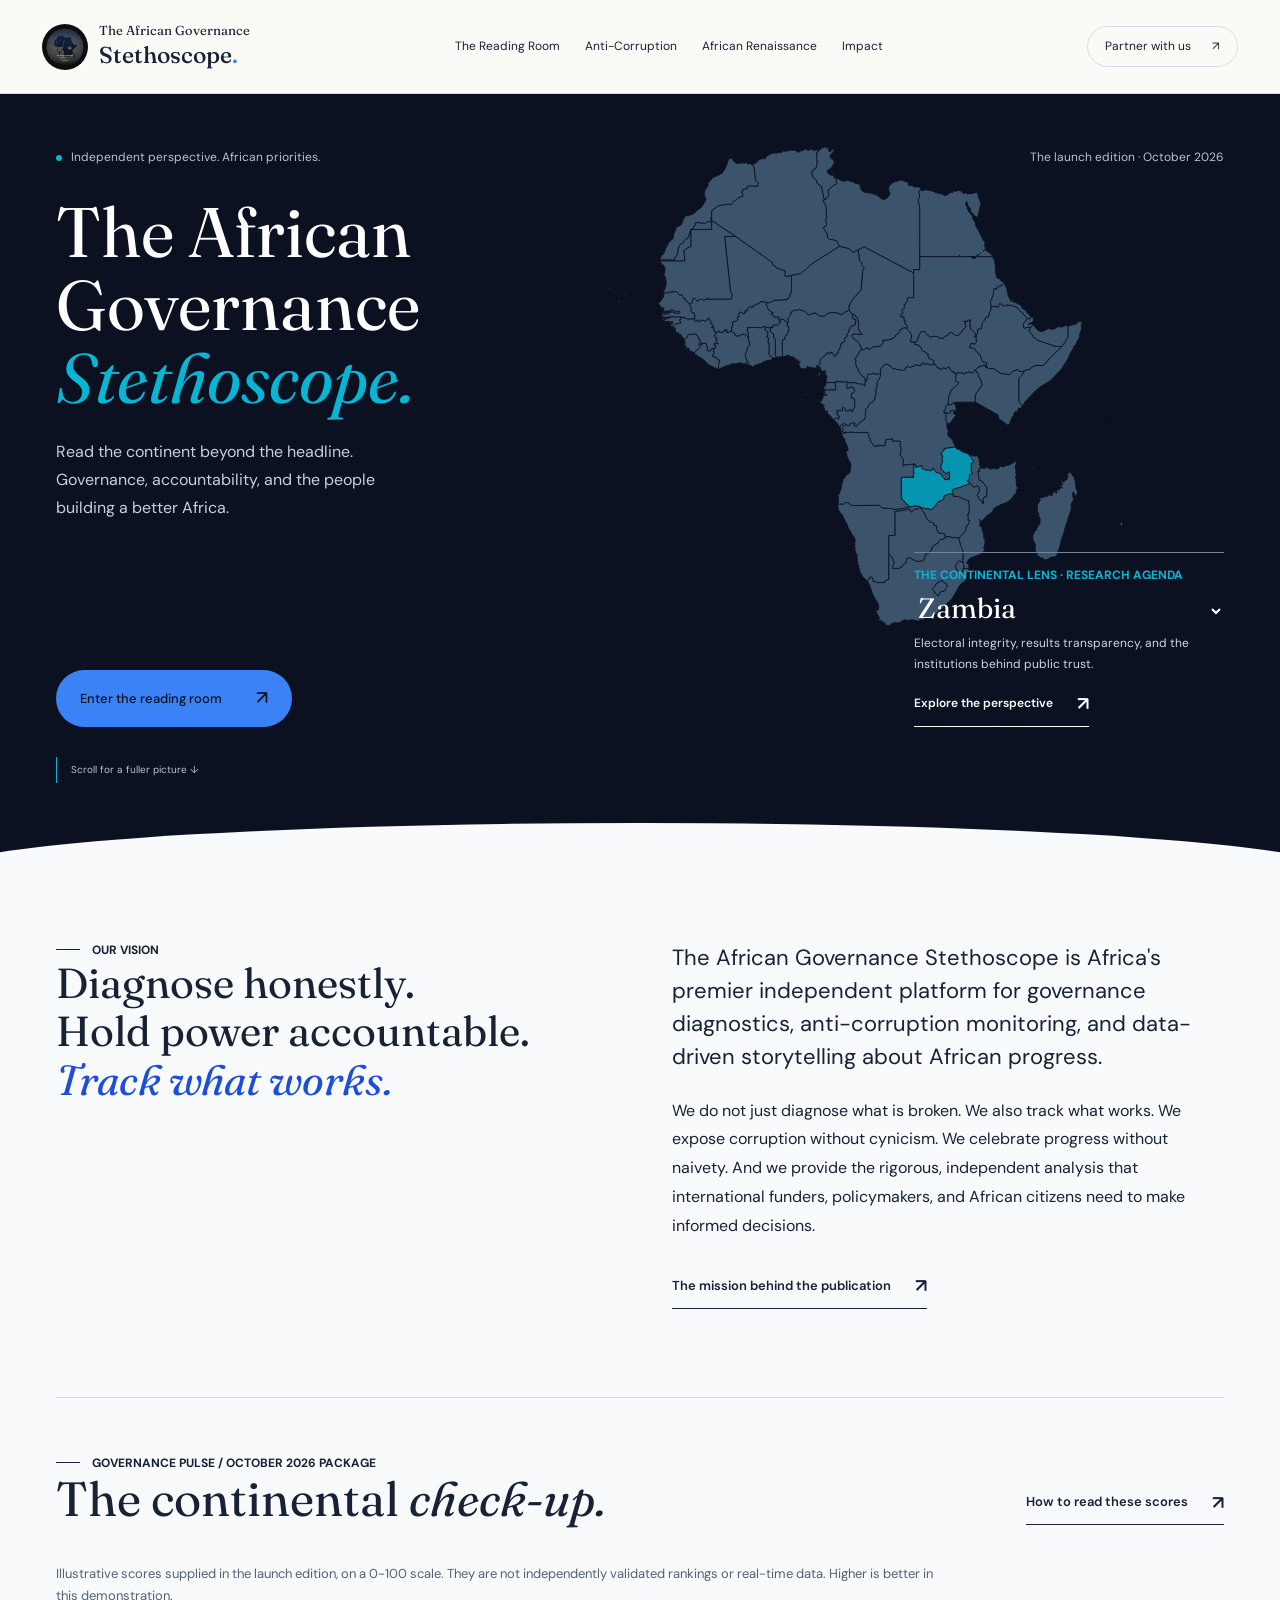
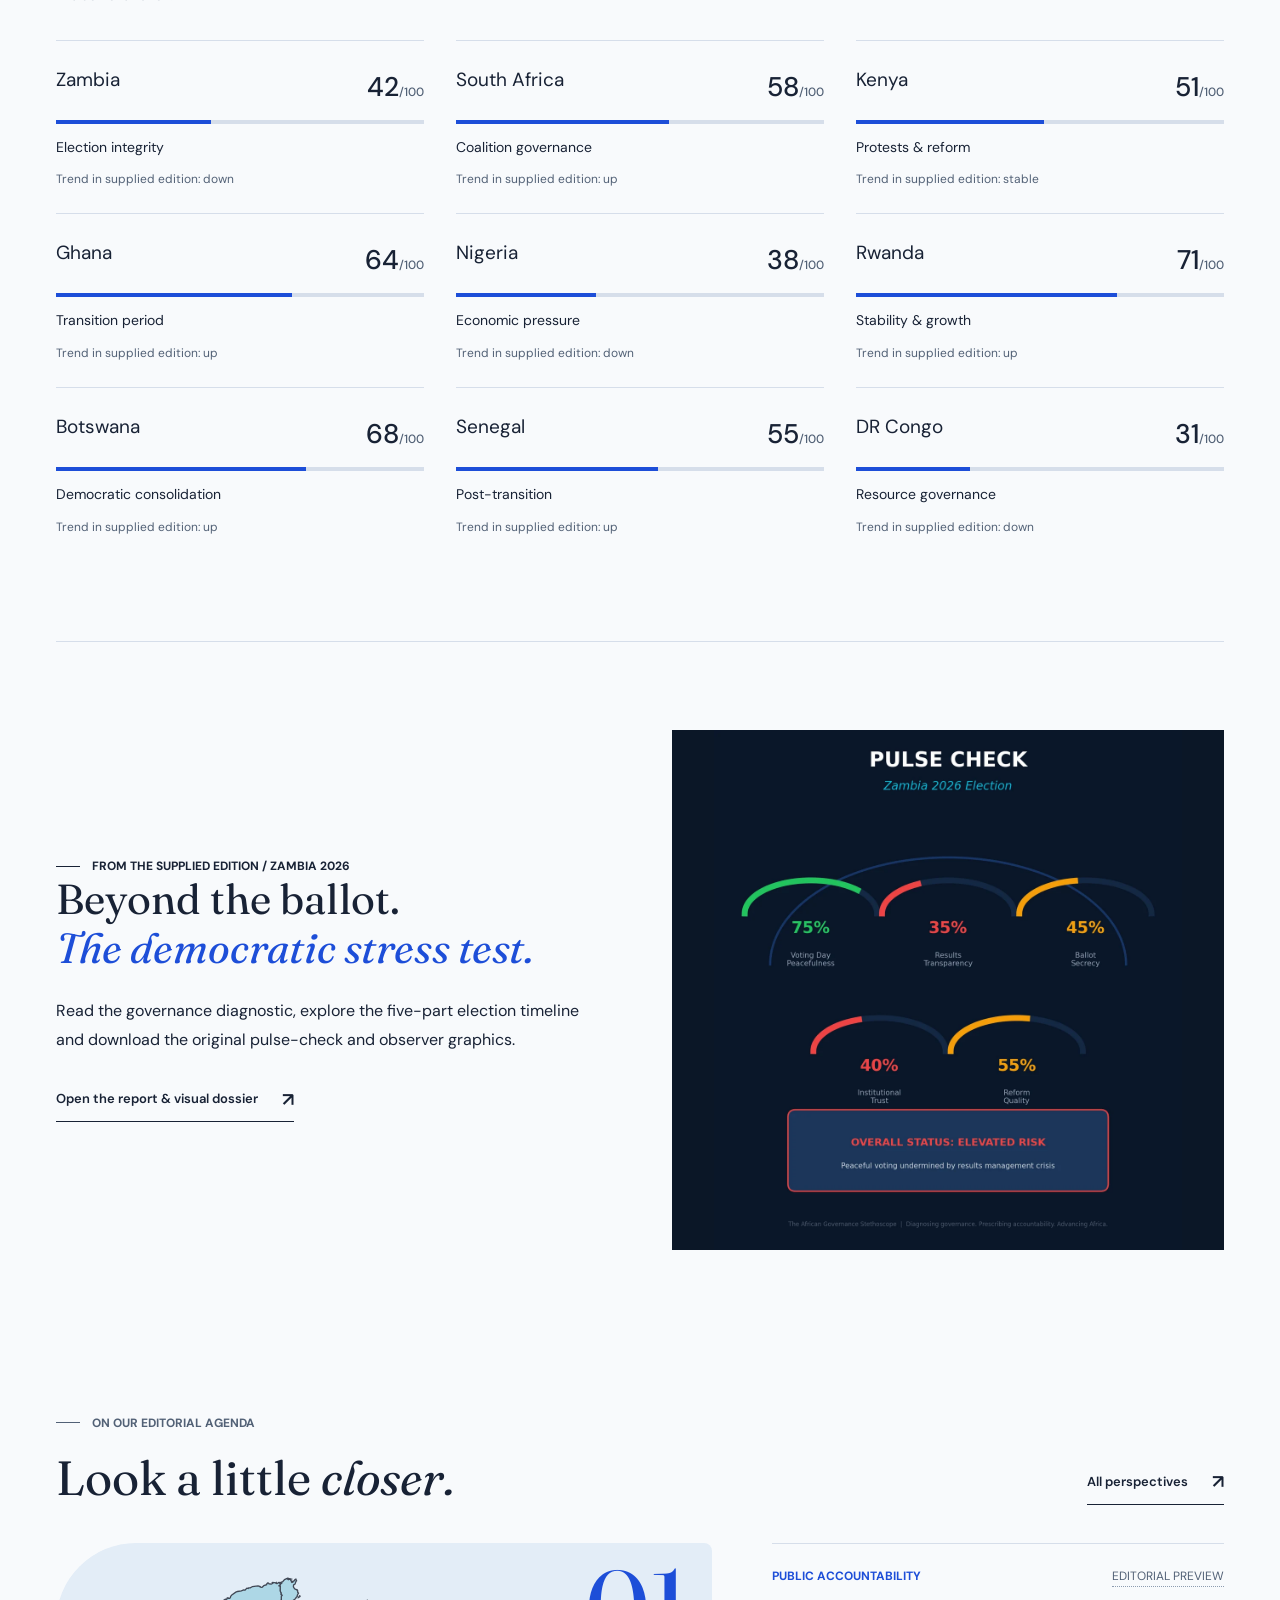
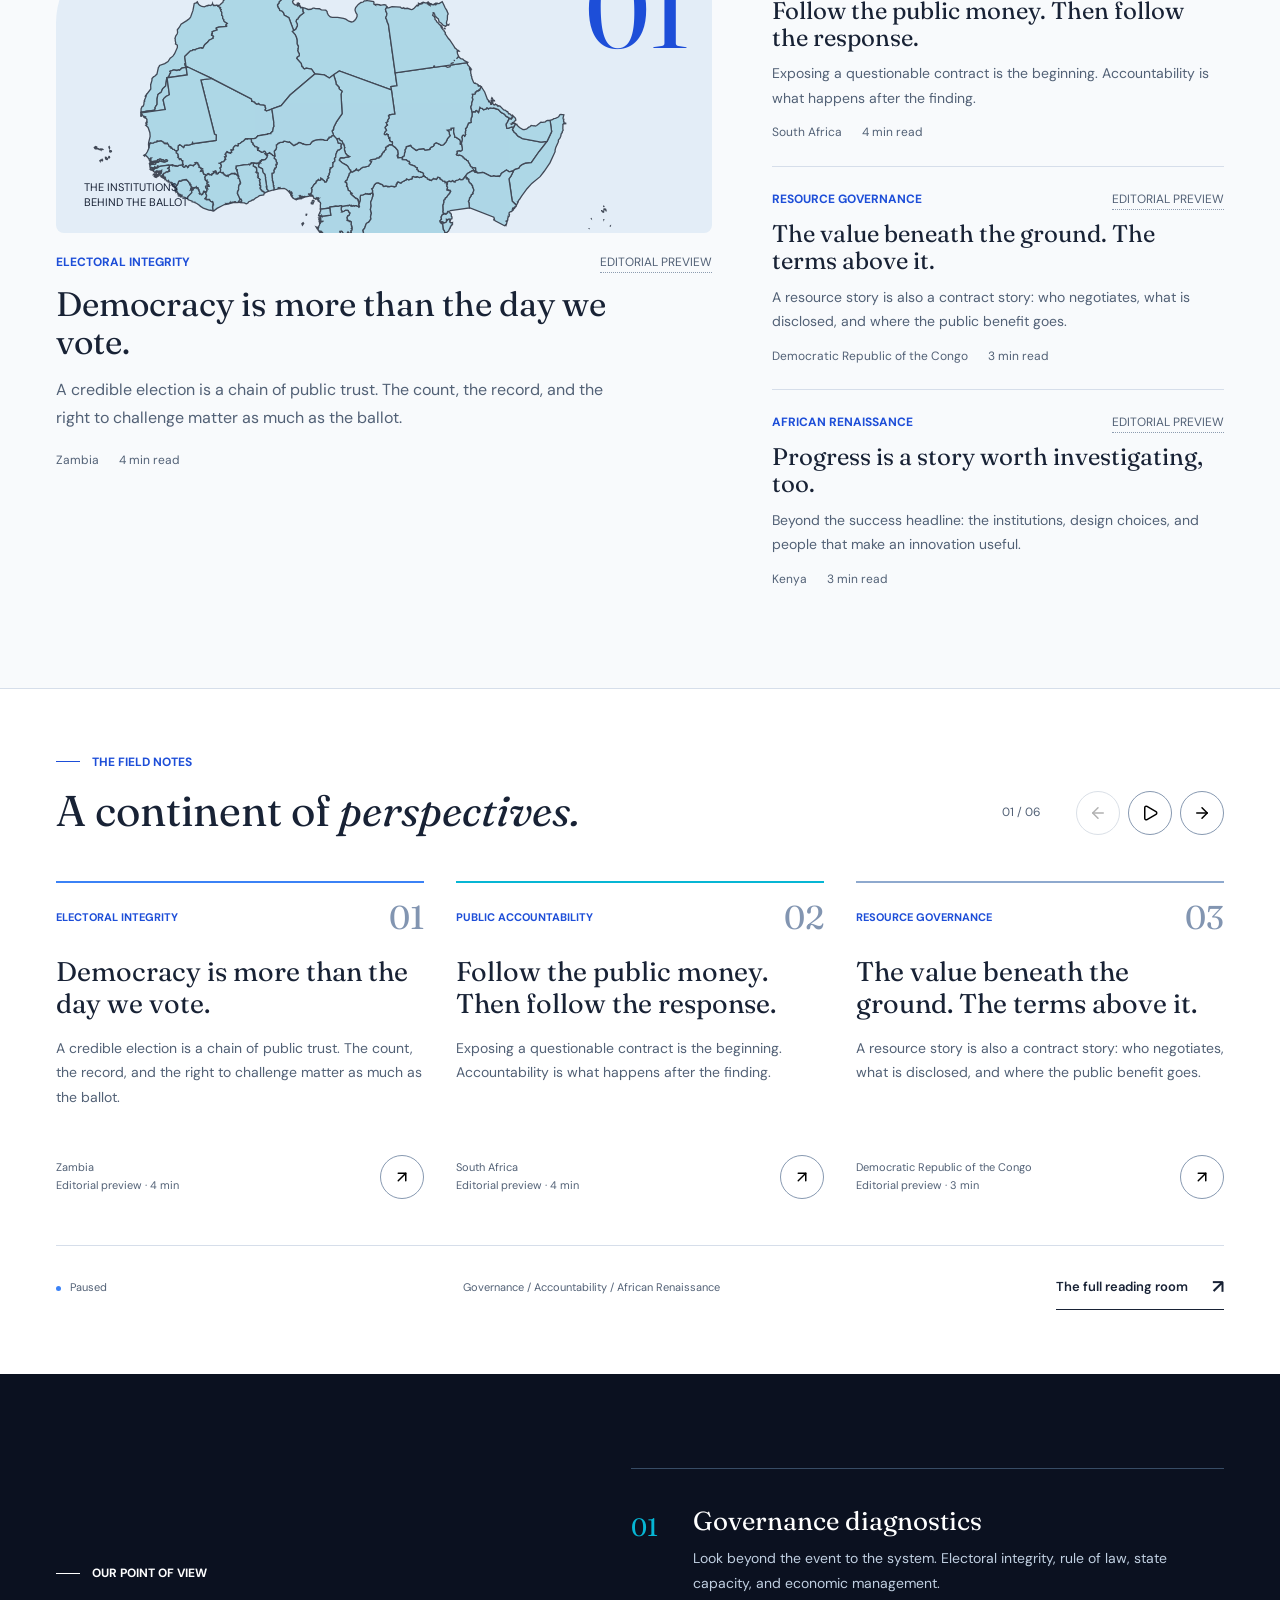
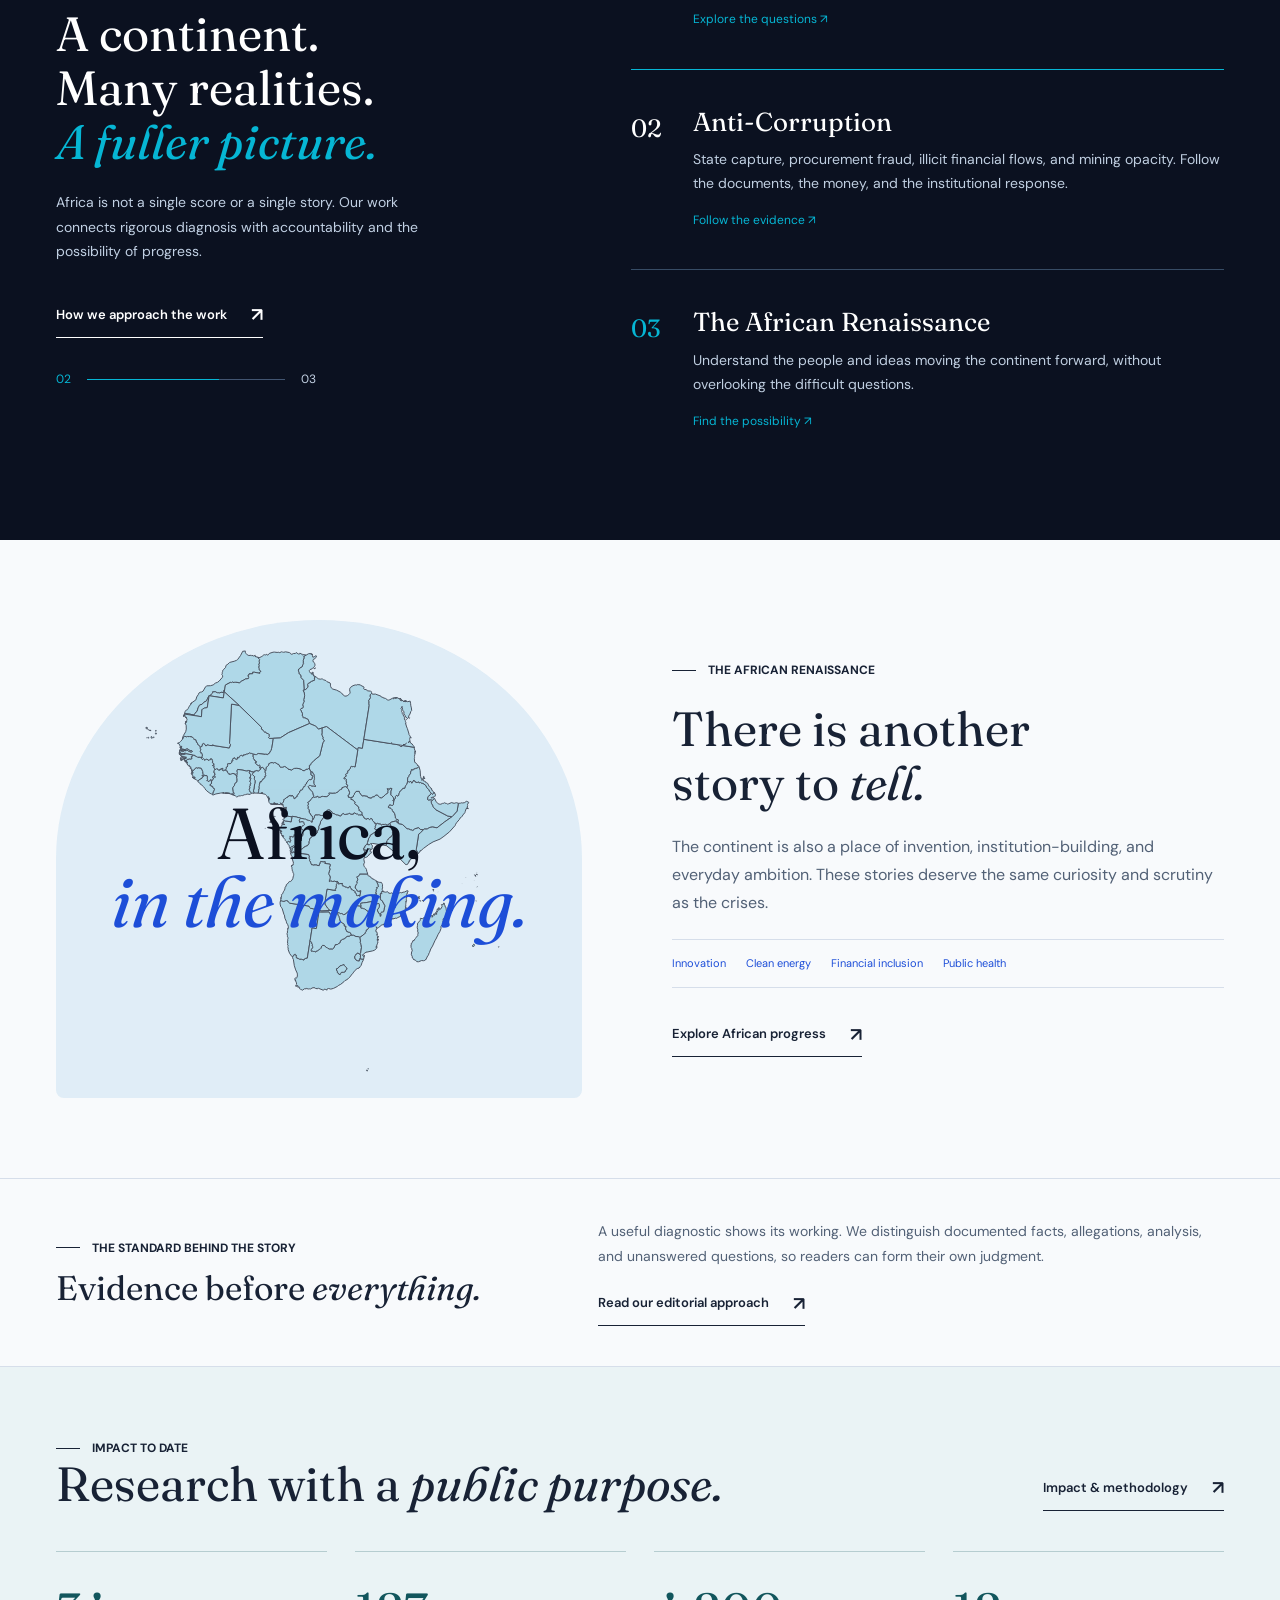
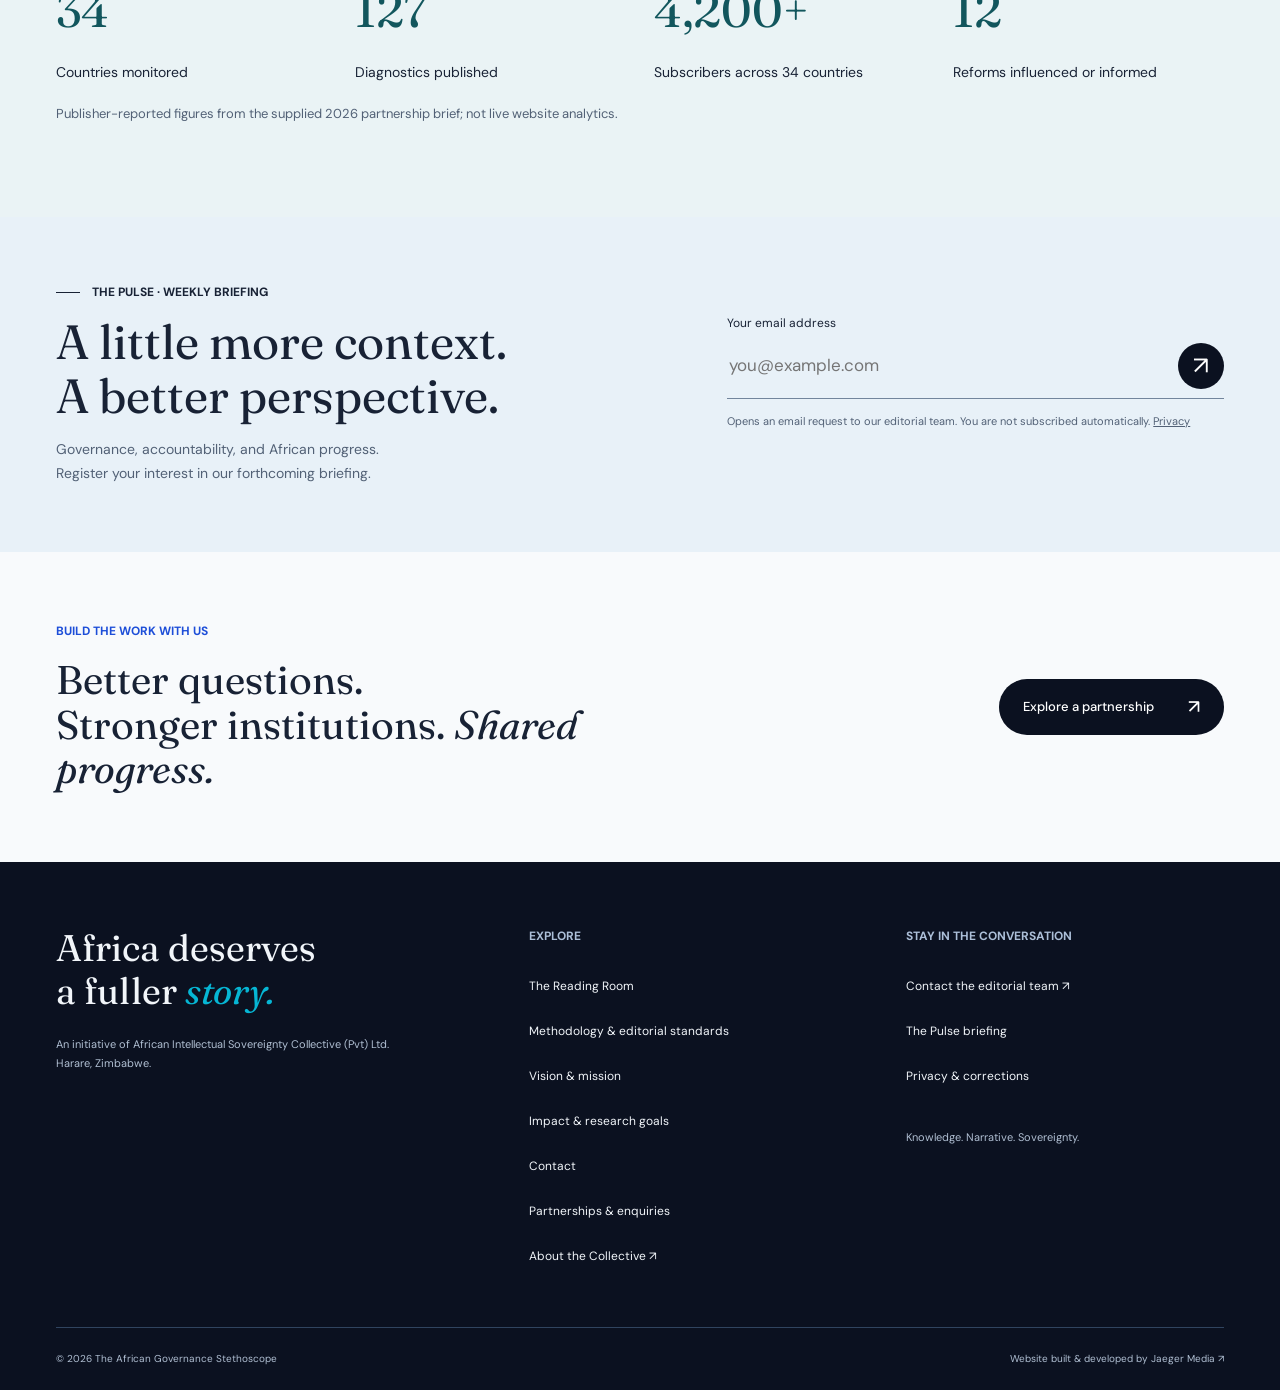
==== commit ff55643b: "Restore supplied publication programme and funder content" ====
--- a/index.html
+++ b/index.html
@@ -25,6 +25,7 @@
     />
     <link rel="stylesheet" href="styles.css" />
     <script src="experience.js" defer></script>
+    <script src="publication.js" defer></script>
     <script src="script.js" defer></script>
   </head>
   <body>
@@ -47,9 +48,9 @@
       >
       <nav id="navigation" aria-label="Main navigation">
         <a href="#/diagnostics">The Reading Room</a
-        ><a href="#/accountability">Accountability</a
+        ><a href="#/accountability">Anti-Corruption</a
         ><a href="#/renaissance">African Renaissance</a
-        ><a href="#/methodology">Our Approach</a>
+        ><a href="#/impact">Impact</a>
       </nav>
       <a class="nav-partner" href="#/partners"
         >Partner with us <span aria-hidden="true">↗</span></a
@@ -79,6 +80,9 @@
           <span class="eyebrow">Explore</span
           ><a href="#/diagnostics">The Reading Room</a
           ><a href="#/methodology">Methodology & editorial standards</a
+          ><a href="#/about">Vision & mission</a
+          ><a href="#/impact">Impact & research goals</a
+          ><a href="#/contact">Contact</a
           ><a href="#/partners">Partnerships & enquiries</a
           ><a href="collective.html">About the Collective ↗</a>
         </div>
--- a/styles.css
+++ b/styles.css
@@ -1428,6 +1428,12 @@
   }
 }
 @media (max-width: 600px) {
+  .country-pulse .section-heading,
+  .impact-band .section-heading {
+    align-items: flex-start;
+    flex-direction: column;
+    gap: 20px;
+  }
   .catalogue {
     padding-block: 46px;
   }
@@ -2033,3 +2039,626 @@
     transform: none !important;
   }
 }
+/* Restored publication programme: editorial bands, source artwork and data registers. */
+.vision-section,
+.edition-feature,
+.impact-detail,
+.country-profile,
+.contact-page {
+  display: grid;
+  grid-template-columns: 1fr 1fr;
+  gap: 64px;
+  padding-top: 88px;
+  padding-bottom: 88px;
+}
+.vision-section h2,
+.edition-feature h2,
+.funder-case > h2,
+.partner-value h2,
+.funding-plan h2,
+.impact-detail h2,
+.contact-page h2 {
+  font-family: "Fraunces", serif;
+  font-weight: 400;
+  font-size: 42px;
+  line-height: 1.16;
+}
+.vision-section p,
+.edition-feature p,
+.funder-case p,
+.partner-value dd,
+.funding-plan p,
+.impact-detail p,
+.contact-page p,
+.country-profile p {
+  font-size: 16px;
+  line-height: 1.8;
+  margin-bottom: 24px;
+}
+.vision-section .vision-statement {
+  font-size: 22px;
+  line-height: 1.5;
+  color: var(--ink);
+}
+.vision-section h2 em,
+.edition-feature h2 em,
+.funder-case h2 em,
+.funding-plan h2 em,
+.impact-detail h2 em {
+  color: var(--link);
+}
+.country-pulse {
+  padding-top: 56px;
+  padding-bottom: 80px;
+  border-top: 1px solid var(--line);
+}
+.source-note {
+  font-size: 13px !important;
+  line-height: 1.7;
+  color: var(--muted);
+  max-width: 900px;
+  margin: 20px 0;
+}
+.source-note a {
+  text-decoration: underline;
+  text-underline-offset: 3px;
+}
+.impact-numbers dd,
+.funder-evidence-group dd,
+.benefit-list dd,
+.audience-list dd {
+  margin-left: 0;
+}
+.country-pulse-grid {
+  display: grid;
+  grid-template-columns: repeat(3, minmax(0, 1fr));
+  gap: 0 32px;
+  margin-top: 32px;
+}
+.pulse-country {
+  padding: 24px 0;
+  border-top: 1px solid var(--line);
+  display: grid;
+  grid-template-columns: 1fr auto;
+  gap: 12px;
+  transition: color 0.2s;
+}
+.pulse-country:hover {
+  color: var(--link);
+}
+.pulse-country > span:first-child {
+  font-size: 19px;
+}
+.pulse-country strong {
+  font-size: 27px;
+  font-weight: 500;
+}
+.pulse-country small {
+  font-size: 12px;
+  color: var(--muted);
+}
+.score-track {
+  height: 4px;
+  background: var(--line);
+  grid-column: 1/-1;
+  overflow: hidden;
+}
+.score-track i {
+  display: block;
+  width: var(--score);
+  height: 100%;
+  background: var(--link);
+}
+.pulse-country-topic {
+  grid-column: 1/-1;
+  font-size: 14px;
+}
+.pulse-trend {
+  grid-column: 1/-1;
+  color: var(--muted);
+  font-size: 12px;
+}
+.edition-feature {
+  align-items: center;
+  border-top: 1px solid var(--line);
+}
+.edition-feature img {
+  display: block;
+  width: 100%;
+  height: auto;
+  max-height: 520px;
+  object-fit: contain;
+  background: #0b1727;
+}
+.edition-feature p {
+  margin-top: 24px;
+}
+.impact-band {
+  background: #eaf3f5;
+  padding: 72px 0;
+}
+.impact-numbers {
+  display: grid;
+  grid-template-columns: repeat(4, minmax(0, 1fr));
+  gap: 28px;
+  margin-top: 40px;
+}
+.impact-numbers > div {
+  display: flex;
+  flex-direction: column-reverse;
+  gap: 12px;
+  border-top: 1px solid #b6cdd0;
+  padding-top: 20px;
+}
+.impact-numbers dt {
+  font-size: 14px;
+}
+.impact-numbers dd {
+  font-family: "Fraunces", serif;
+  font-size: 48px;
+  color: #12565d;
+}
+.publication-pillars {
+  padding-top: 30px;
+  padding-bottom: 80px;
+}
+.publication-pillars .research-item > div p {
+  margin-top: 12px;
+  line-height: 1.7;
+}
+.funder-case {
+  padding-bottom: 80px;
+}
+.funder-evidence {
+  display: grid;
+  grid-template-columns: 1fr 1fr;
+  gap: 60px;
+  margin-top: 48px;
+}
+.funder-evidence-group dl {
+  margin-top: 24px;
+}
+.funder-evidence-group dl > div {
+  display: flex;
+  flex-direction: column-reverse;
+  gap: 8px;
+  border-top: 1px solid var(--line);
+  padding: 20px 0;
+}
+.funder-evidence-group dt {
+  font-size: 15px;
+  line-height: 1.6;
+}
+.funder-evidence-group dd {
+  font-family: "Fraunces", serif;
+  font-size: 38px;
+  color: var(--link);
+}
+.narrative-gap {
+  border-top: 1px solid var(--line);
+  padding-top: 36px;
+  margin-top: 40px;
+  display: grid;
+  grid-template-columns: 1fr 1fr;
+  gap: 60px;
+}
+.narrative-gap h3 {
+  font-family: "Fraunces", serif;
+  font-size: 32px;
+  font-weight: 400;
+}
+.partner-value {
+  background: #0b1120;
+  color: #fff;
+  padding: 72px 0;
+}
+.partner-value .source-note {
+  color: #b6c6d5;
+}
+.partner-value .section-label {
+  color: #67dce6;
+}
+.benefit-list {
+  margin-top: 32px;
+}
+.benefit-list > div {
+  display: grid;
+  grid-template-columns: 1fr 2fr;
+  gap: 24px;
+  padding: 20px 0;
+  border-top: 1px solid var(--line);
+}
+.partner-value .benefit-list > div {
+  border-color: #344253;
+}
+.benefit-list dt {
+  font-size: 18px;
+  font-weight: 500;
+}
+.benefit-list dd {
+  margin: 0;
+  line-height: 1.6;
+}
+.funding-plan {
+  padding-top: 88px;
+  padding-bottom: 88px;
+}
+.funding-heading {
+  display: grid;
+  grid-template-columns: 3fr 2fr;
+  gap: 60px;
+  margin-bottom: 40px;
+}
+.budget-list > div {
+  position: relative;
+  display: grid;
+  grid-template-columns: 1fr auto;
+  gap: 10px 24px;
+  padding: 20px 0 24px;
+  border-top: 1px solid var(--line);
+}
+.budget-list h3 {
+  font-size: 19px;
+  font-weight: 500;
+}
+.budget-list strong {
+  color: var(--link);
+  font-size: 22px;
+  font-weight: 500;
+}
+.budget-list span {
+  font-size: 14px;
+  color: var(--muted);
+}
+.budget-list i {
+  position: absolute;
+  bottom: 0;
+  left: 0;
+  height: 3px;
+  width: var(--allocation);
+  background: #19818c;
+}
+.funding-subtitle {
+  margin: 70px 0 32px;
+}
+.funding-tiers {
+  display: grid;
+  grid-template-columns: repeat(3, minmax(0, 1fr));
+  gap: 32px;
+}
+.funding-tiers > section {
+  padding: 24px 0;
+  border-top: 2px solid var(--link);
+}
+.funding-tiers h3 {
+  font-family: "Fraunces", serif;
+  font-size: 27px;
+  font-weight: 400;
+}
+.funding-tiers .tier-amount {
+  color: var(--link);
+  margin: 16px 0;
+  font-size: 18px;
+}
+.funding-tiers a {
+  text-decoration: underline;
+  text-underline-offset: 5px;
+}
+.deck-request {
+  margin-top: 64px;
+  border-top: 1px solid var(--line);
+  padding-top: 40px;
+  display: grid;
+  grid-template-columns: 1fr 1fr;
+  gap: 40px;
+}
+.deck-request > div:last-child {
+  display: flex;
+  flex-direction: column;
+  align-items: flex-start;
+  justify-content: center;
+  gap: 24px;
+}
+.audience-list {
+  margin-top: 32px;
+}
+.audience-list > div {
+  display: grid;
+  grid-template-columns: 1fr auto;
+  padding: 20px 0;
+  gap: 12px;
+}
+.audience-list dt {
+  font-size: 15px;
+}
+.audience-list dd {
+  font-size: 22px;
+  color: var(--link);
+}
+.audience-list span {
+  grid-column: 1/-1;
+  height: 4px;
+  background: var(--link);
+  width: var(--score);
+}
+.tracker-section {
+  padding-bottom: 64px;
+}
+.case-sector-label {
+  display: flex;
+  gap: 12px;
+  align-items: center;
+}
+.case-sector-label select {
+  background: transparent;
+  padding: 12px;
+  border: 1px solid var(--line);
+  font: inherit;
+  max-width: 100%;
+}
+#case-count {
+  color: var(--muted);
+  font-size: 14px;
+  padding: 20px 0;
+}
+.case-record {
+  border-top: 1px solid var(--line);
+}
+.case-record:last-child {
+  border-bottom: 1px solid var(--line);
+}
+.case-record summary {
+  display: grid;
+  grid-template-columns: 1fr 2fr 1fr 1fr;
+  gap: 20px;
+  padding: 24px 28px 24px 0;
+  cursor: pointer;
+  position: relative;
+  font-size: 14px;
+  align-items: center;
+}
+.case-record summary:after {
+  content: "+";
+  position: absolute;
+  right: 0;
+  font-size: 22px;
+}
+.case-record[open] summary:after {
+  content: "-";
+}
+.case-record summary small {
+  display: block;
+  font-size: 12px;
+  color: var(--muted);
+}
+.case-record > div {
+  max-width: 750px;
+  padding: 0 0 28px;
+  line-height: 1.8;
+}
+.case-record > div p {
+  margin-bottom: 14px;
+}
+.case-record > div a {
+  color: var(--link);
+  text-decoration: underline;
+}
+.country-score {
+  padding: 32px 0;
+  border-top: 2px solid var(--link);
+}
+.country-score > strong {
+  display: block;
+  font-family: "Fraunces", serif;
+  font-size: 96px;
+  line-height: 1.4;
+  color: var(--link);
+}
+.country-score small {
+  font-family: "DM Sans", sans-serif;
+  font-size: 18px;
+}
+.country-profile .text-link {
+  display: block;
+  margin: 20px 0;
+}
+.country-profile h2 {
+  font-family: "Fraunces", serif;
+  font-size: 36px;
+  margin-bottom: 20px;
+}
+.country-profile h3 {
+  margin: 24px 0 12px;
+}
+.dossier {
+  max-width: 960px;
+}
+.dossier .prescription-list {
+  padding-left: 22px;
+}
+.dossier .prescription-list li {
+  line-height: 1.8;
+  margin-bottom: 20px;
+}
+.dossier-graphics {
+  display: grid;
+  grid-template-columns: 1fr 1fr;
+  gap: 24px;
+}
+.publication-graphic {
+  margin: 24px 0;
+  min-width: 0;
+}
+.publication-graphic img {
+  display: block;
+  width: 100%;
+  height: auto;
+}
+.publication-graphic figcaption {
+  padding-top: 20px;
+}
+.publication-graphic figcaption h3 {
+  font-size: 22px;
+}
+.publication-graphic figcaption p {
+  font-size: 14px;
+}
+.publication-graphic figcaption a {
+  text-decoration: underline;
+  font-size: 14px;
+}
+.timeline-tabs {
+  display: grid;
+  grid-template-columns: repeat(5, minmax(0, 1fr));
+  border-bottom: 1px solid var(--line);
+  gap: 8px;
+}
+.timeline-tabs button {
+  font: inherit;
+  background: transparent;
+  color: var(--ink);
+  border: 0;
+  border-bottom: 3px solid transparent;
+  min-height: 60px;
+  cursor: pointer;
+  padding: 10px 4px;
+}
+.timeline-tabs button[aria-pressed="true"] {
+  color: var(--link);
+  border-color: var(--link);
+}
+.timeline-tabs span {
+  display: block;
+  font-size: 12px;
+  margin-top: 8px;
+}
+.timeline-slide .publication-graphic {
+  display: grid;
+  grid-template-columns: 3fr 2fr;
+  gap: 28px;
+  align-items: center;
+}
+.contact-email {
+  overflow-wrap: anywhere;
+  font-size: 20px;
+  color: var(--link);
+  display: block;
+  margin: 24px 0;
+}
+.commissioning-brief {
+  padding-bottom: 80px;
+  max-width: 850px;
+}
+.commissioning-brief h2 {
+  font-family: "Fraunces", serif;
+  font-size: 32px;
+  margin-bottom: 24px;
+}
+.commissioning-brief h3 {
+  margin: 32px 0 16px;
+}
+.commissioning-brief p {
+  font-size: 17px;
+  line-height: 1.8;
+  margin: 24px 0;
+}
+@media (max-width: 900px) {
+  .vision-section,
+  .edition-feature,
+  .impact-detail,
+  .country-profile,
+  .contact-page {
+    gap: 36px;
+  }
+  .impact-numbers {
+    grid-template-columns: repeat(2, minmax(0, 1fr));
+  }
+  .funding-tiers {
+    gap: 20px;
+  }
+  .country-pulse-grid {
+    grid-template-columns: repeat(2, minmax(0, 1fr));
+  }
+}
+@media (max-width: 600px) {
+  .vision-section,
+  .edition-feature,
+  .impact-detail,
+  .country-profile,
+  .contact-page,
+  .funder-evidence,
+  .narrative-gap,
+  .funding-heading,
+  .deck-request {
+    grid-template-columns: 1fr;
+    gap: 28px;
+    padding-top: 52px;
+    padding-bottom: 52px;
+  }
+  .vision-section h2,
+  .edition-feature h2,
+  .funder-case > h2,
+  .partner-value h2,
+  .funding-plan h2,
+  .impact-detail h2,
+  .contact-page h2 {
+    font-size: 32px;
+  }
+  .vision-section .vision-statement {
+    font-size: 19px;
+  }
+  .country-pulse-grid {
+    gap: 0 20px;
+  }
+  .pulse-country > span:first-child {
+    font-size: 16px;
+  }
+  .pulse-country strong {
+    font-size: 23px;
+  }
+  .impact-numbers dd {
+    font-size: 38px;
+  }
+  .impact-numbers {
+    gap: 24px 16px;
+  }
+  .benefit-list > div {
+    grid-template-columns: 1fr;
+    gap: 10px;
+  }
+  .funding-tiers,
+  .dossier-graphics,
+  .timeline-slide .publication-graphic {
+    grid-template-columns: 1fr;
+  }
+  .budget-list > div {
+    gap: 10px;
+  }
+  .budget-list span {
+    grid-column: 1/-1;
+  }
+  .case-record summary {
+    grid-template-columns: 1fr 1fr;
+    gap: 12px;
+  }
+  .case-record summary strong {
+    grid-column: 1/-1;
+    grid-row: 2;
+  }
+  .case-record summary > span:last-child {
+    text-align: right;
+  }
+  .case-record summary > span:nth-child(3) {
+    display: none;
+  }
+  .tracker-section .room-controls {
+    align-items: stretch;
+  }
+  .tracker-section .search-wrap {
+    width: 100%;
+  }
+  .timeline-tabs span {
+    font-size: 11px;
+    overflow-wrap: anywhere;
+  }
+}
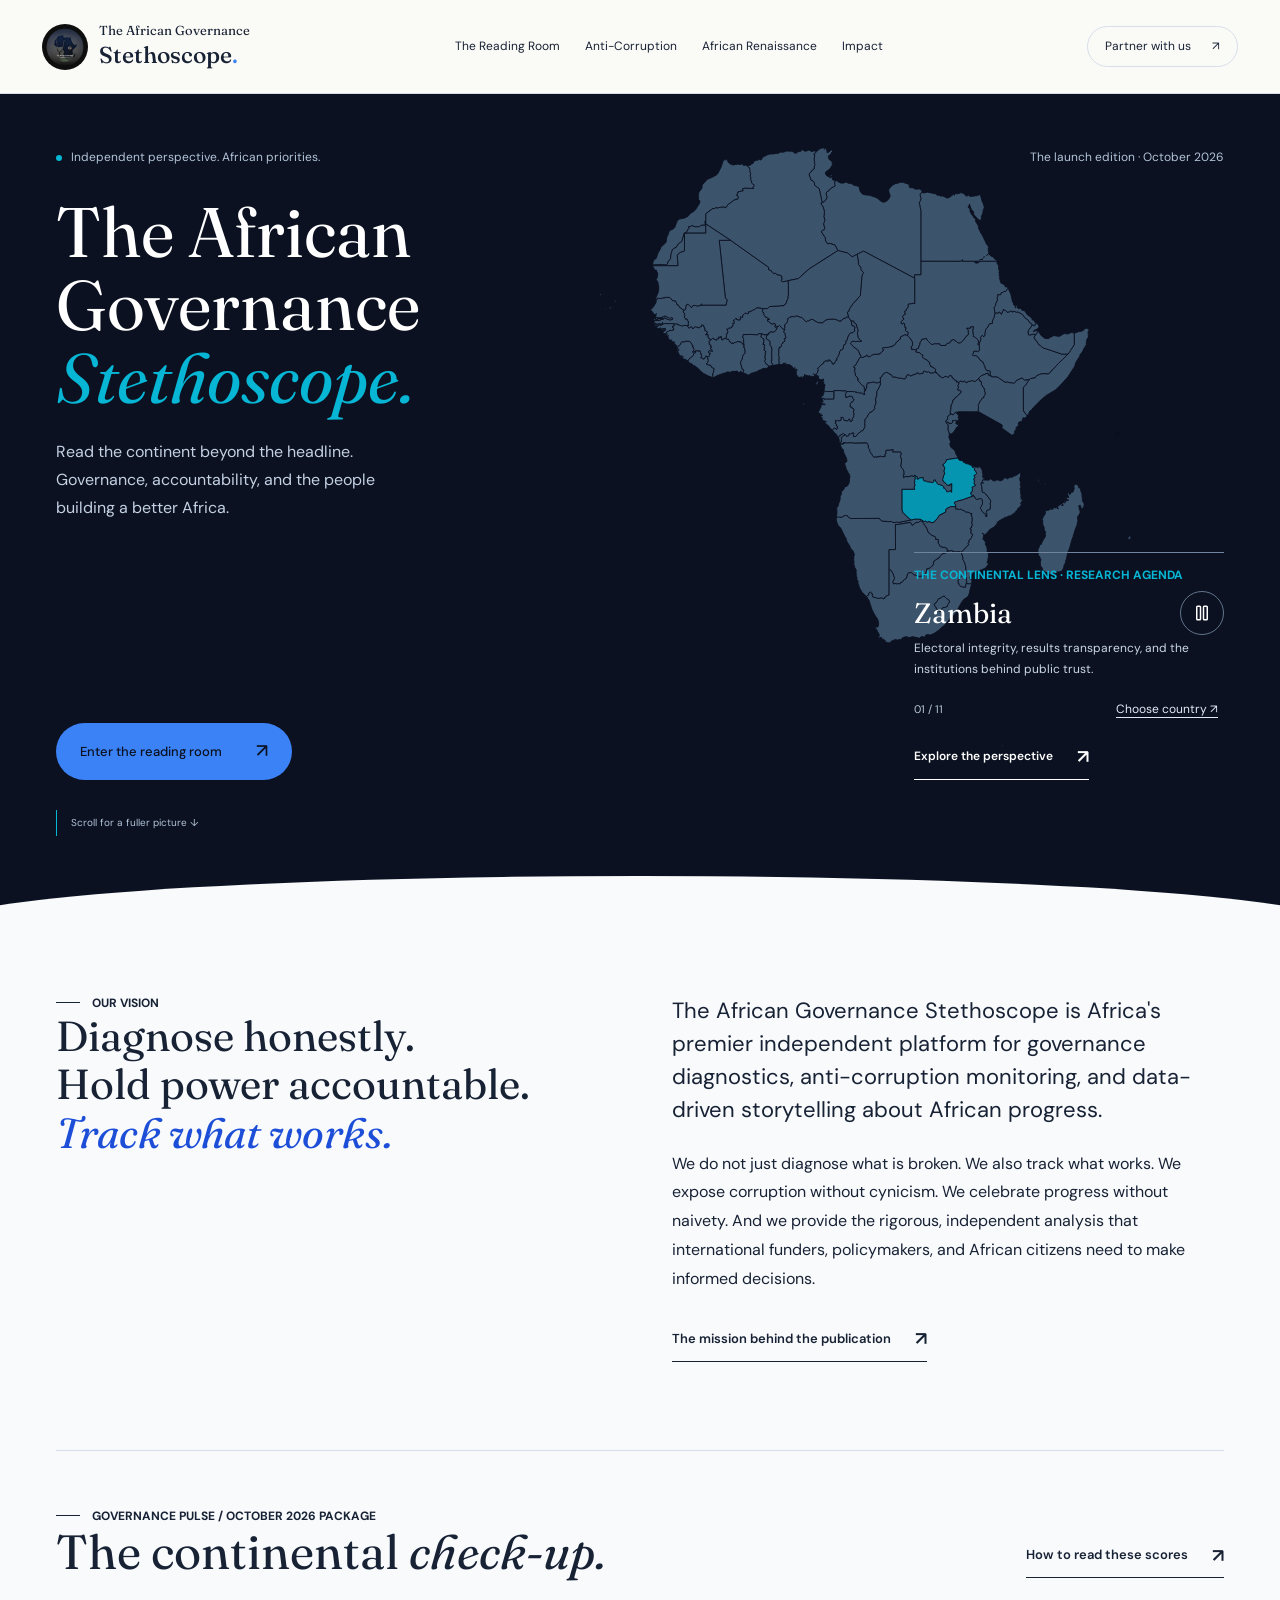
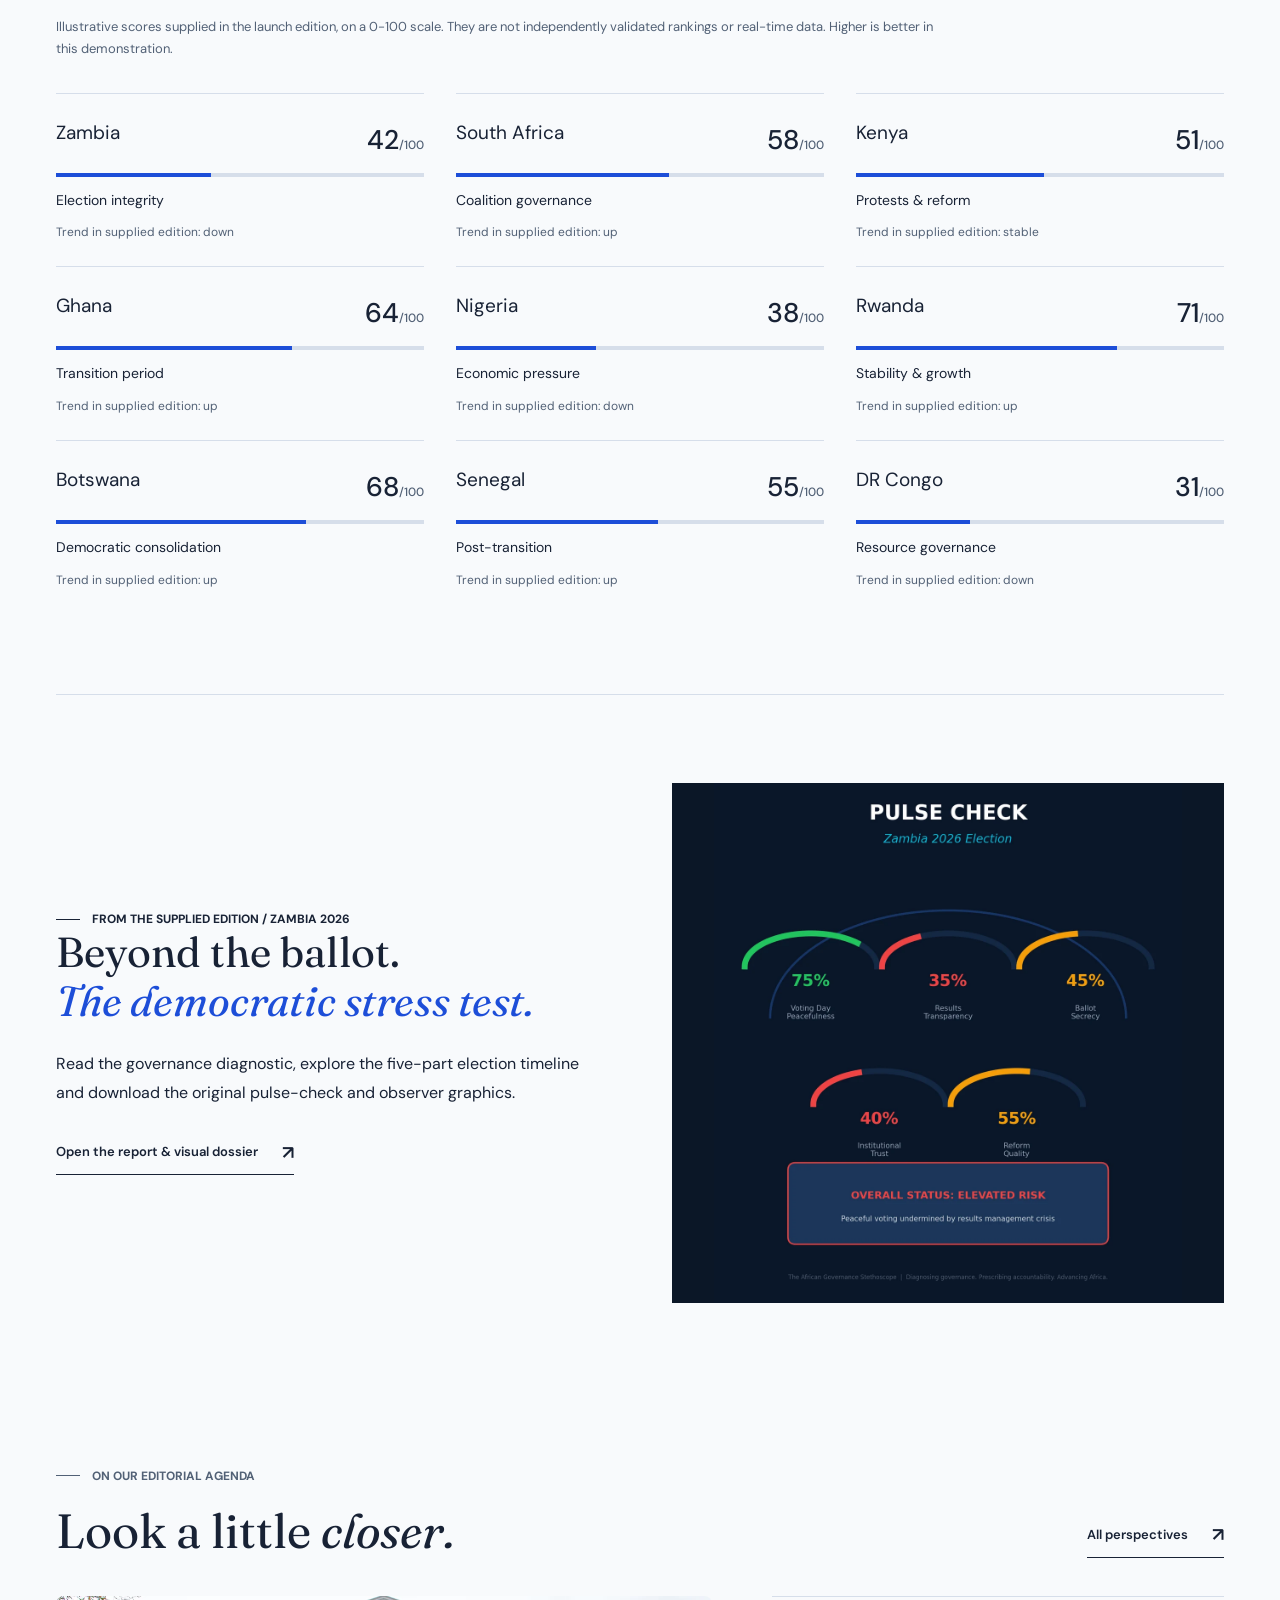
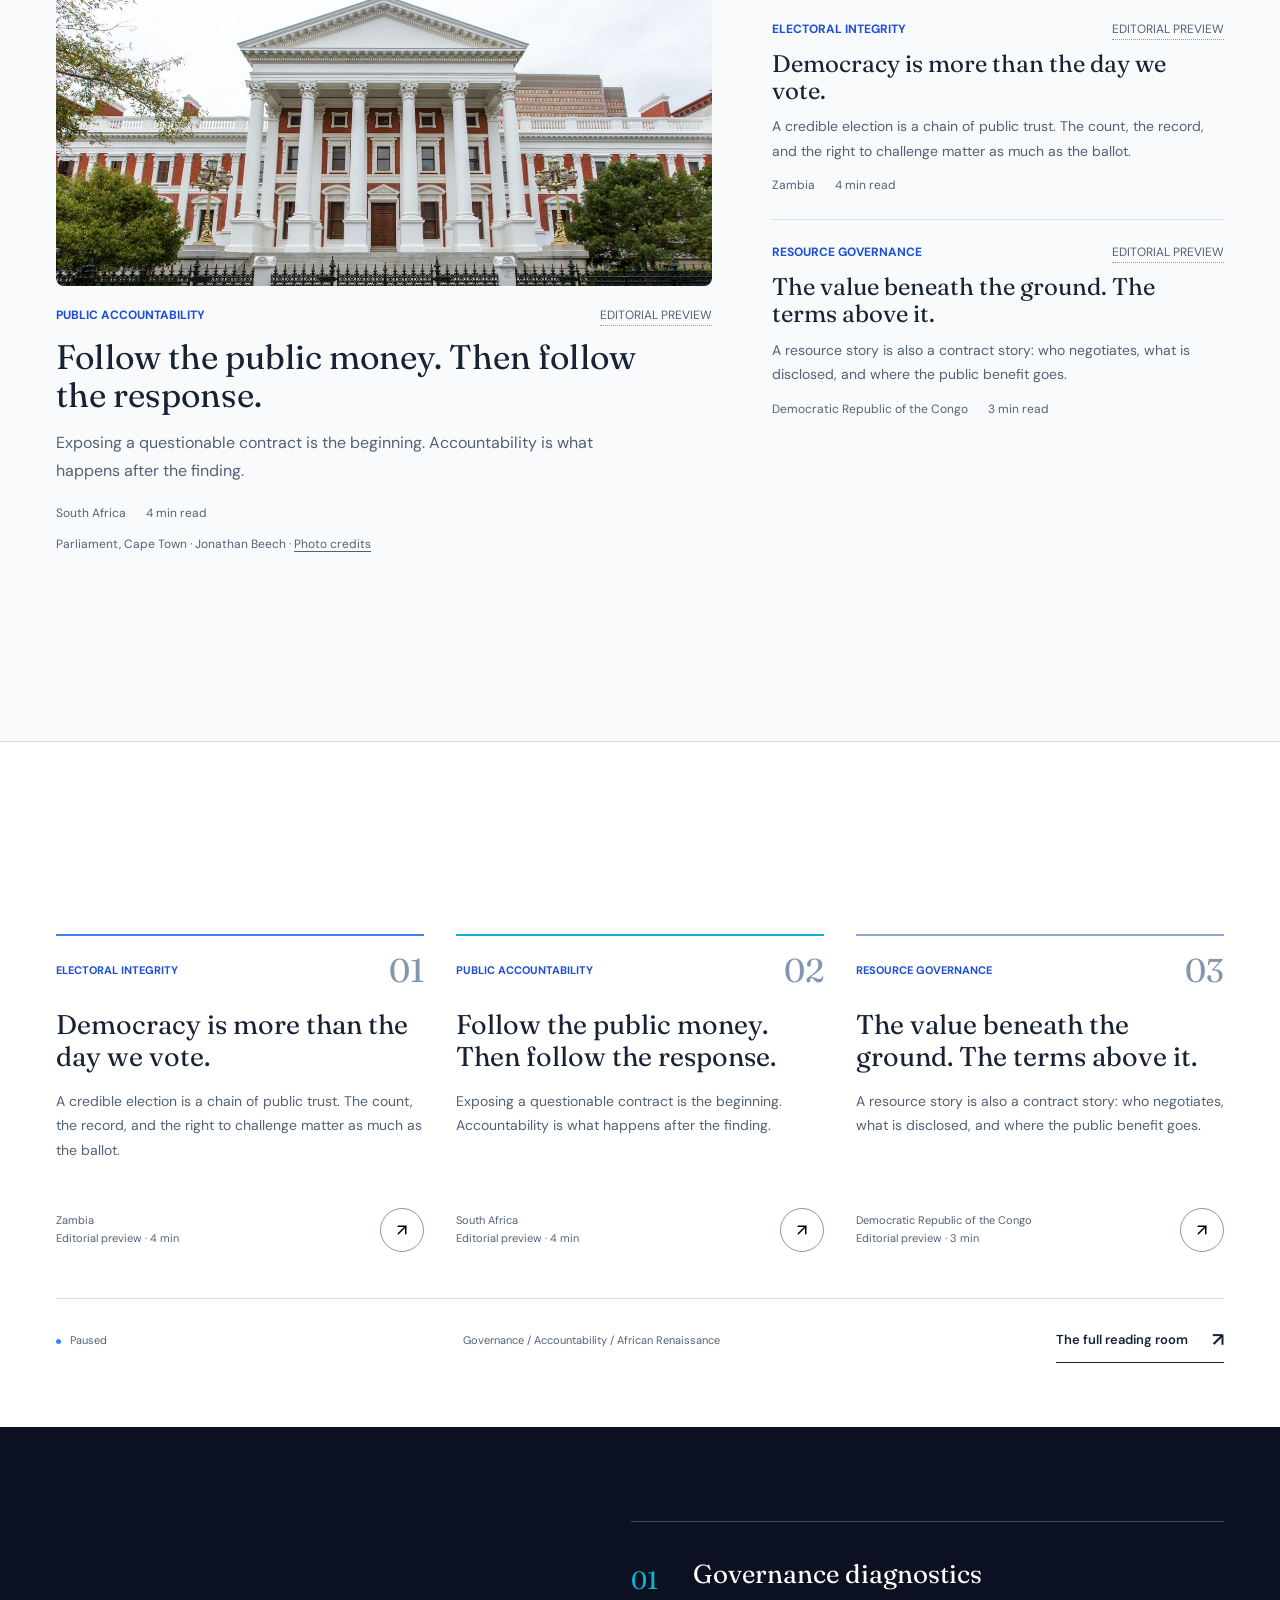
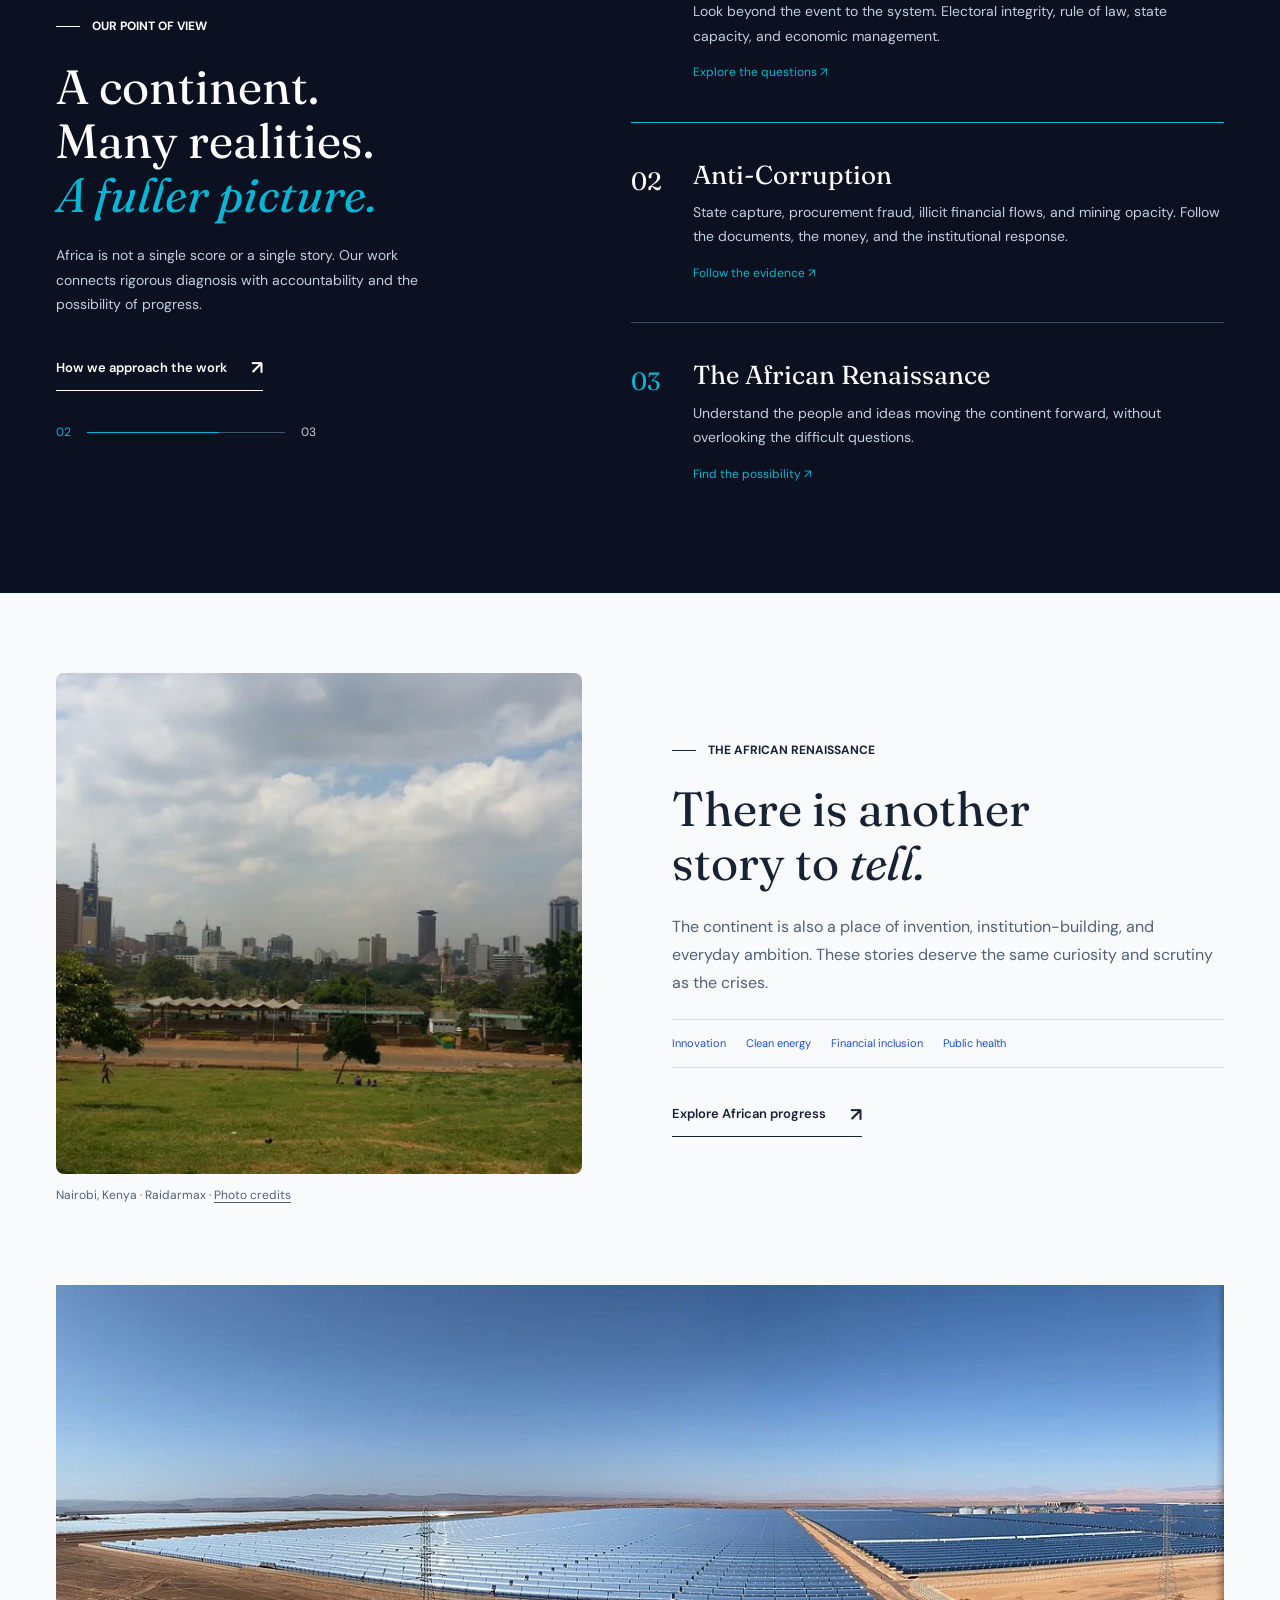
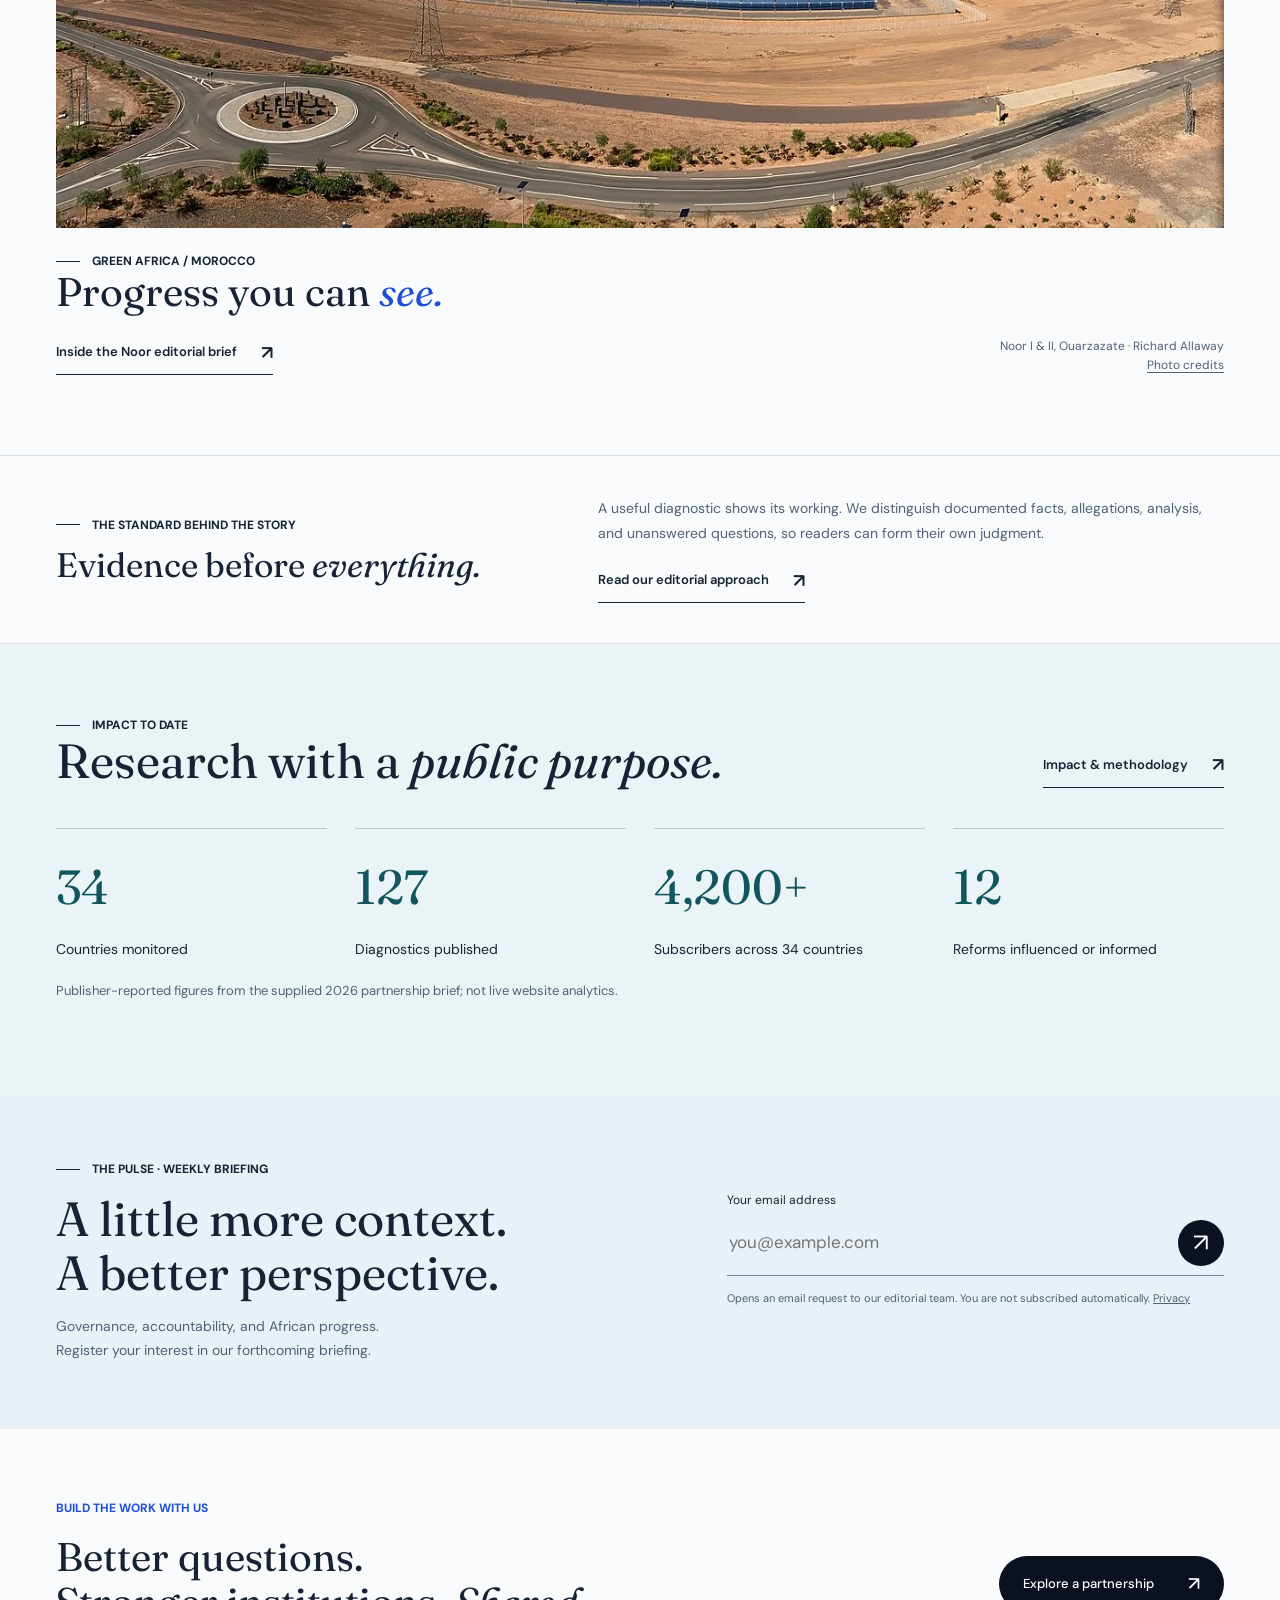
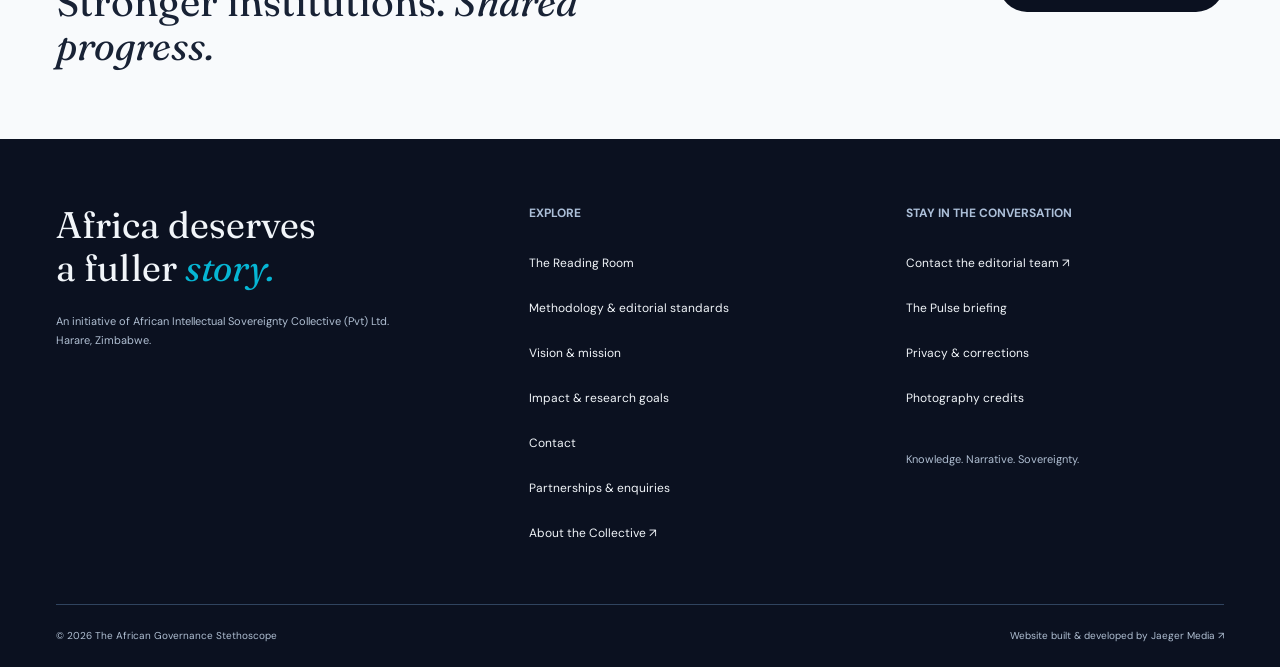
==== commit a99ccfa1: "Add four-second country tour and credited editorial photography" ====
--- a/index.html
+++ b/index.html
@@ -26,6 +26,8 @@
     <link rel="stylesheet" href="styles.css" />
     <script src="experience.js" defer></script>
     <script src="publication.js" defer></script>
+    <script src="lens.js" defer></script>
+    <script src="photography.js" defer></script>
     <script src="script.js" defer></script>
   </head>
   <body>
@@ -92,6 +94,7 @@
             >Contact the editorial team ↗</a
           ><a href="#/pulse">The Pulse briefing</a
           ><a href="#/privacy">Privacy & corrections</a>
+          <a href="#/credits">Photography credits</a>
           <p>Knowledge. Narrative. Sovereignty.</p>
         </div>
       </div>
--- a/styles.css
+++ b/styles.css
@@ -2662,3 +2662,205 @@
     overflow-wrap: anywhere;
   }
 }
+
+/* The country tour occupies the same footprint in automatic and manual modes. */
+.country-console {
+  min-height: 205px;
+}
+.country-console [hidden] {
+  display: none !important;
+}
+.lens-heading {
+  display: flex;
+  gap: 10px;
+  align-items: center;
+  min-height: 49px;
+}
+.lens-country {
+  display: block;
+  min-width: 0;
+  flex: 1;
+  font-family: var(--serif);
+  font-size: 28px;
+  line-height: 1.3;
+}
+.lens-heading .country-selector {
+  min-width: 0;
+  margin: 0;
+  min-height: 44px;
+}
+.lens-toggle {
+  width: 44px;
+  height: 44px;
+  flex-shrink: 0;
+  border: 1px solid #62768d;
+  border-radius: 50%;
+  display: grid;
+  place-items: center;
+  background: transparent;
+  cursor: pointer;
+}
+.lens-toggle img {
+  filter: brightness(0) invert(1);
+}
+.lens-toggle:hover {
+  background: #ffffff15;
+}
+.lens-controls {
+  display: flex;
+  align-items: center;
+  justify-content: space-between;
+  gap: 16px;
+  min-height: 44px;
+  margin-bottom: 4px;
+}
+.lens-count {
+  color: #b8cadb;
+  font-size: 11px;
+  font-variant-numeric: tabular-nums;
+}
+.lens-choose {
+  background: none;
+  border: 0;
+  color: #e1eaf4;
+  font: inherit;
+  font-size: 12px;
+  min-height: 44px;
+  cursor: pointer;
+  text-decoration: underline;
+  text-underline-offset: 4px;
+}
+.country-console .country-description {
+  height: 42px;
+  overflow-wrap: break-word;
+}
+.story-art.editorial-photo {
+  border-radius: 8px;
+}
+.story-art.editorial-photo img,
+.renaissance-visual.editorial-photo img {
+  width: 100%;
+  height: 100%;
+  padding: 0;
+  object-fit: cover;
+  opacity: 1;
+  transform: none;
+  transition: transform 0.7s;
+}
+.lead-story:hover .story-art.editorial-photo img {
+  transform: scale(1.035);
+}
+.renaissance-visual.editorial-photo {
+  border-radius: 8px;
+  aspect-ratio: 1.05;
+}
+.renaissance-visual.editorial-photo img {
+  object-position: 50% 60%;
+}
+.photo-credit {
+  color: var(--muted);
+  font-size: 12px;
+  line-height: 1.6;
+  margin-top: 12px;
+}
+.photo-credit a {
+  text-decoration: underline;
+  text-underline-offset: 3px;
+}
+.solar-story {
+  padding-bottom: 80px;
+}
+.renaissance-layout > figure,
+.solar-story figure {
+  margin: 0;
+  min-width: 0;
+}
+.solar-story figure > a {
+  display: block;
+  overflow: hidden;
+}
+.solar-story img {
+  display: block;
+  width: 100%;
+  height: auto;
+  aspect-ratio: 2.15;
+  object-fit: cover;
+}
+.solar-story figcaption {
+  display: flex;
+  align-items: flex-end;
+  justify-content: space-between;
+  gap: 28px;
+  padding-top: 24px;
+}
+.solar-story h2 {
+  font-family: var(--serif);
+  font-size: 40px;
+  font-weight: 400;
+  margin-bottom: 16px;
+}
+.solar-story h2 em {
+  color: var(--link);
+}
+.solar-story .photo-credit {
+  text-align: right;
+}
+.photo-credits-list {
+  padding-bottom: 80px;
+}
+.photo-credits-list section {
+  display: grid;
+  grid-template-columns: 1fr 1fr;
+  gap: 36px;
+  margin-bottom: 48px;
+  border-top: 1px solid var(--line);
+  padding-top: 32px;
+}
+.photo-credits-list img {
+  width: 100%;
+  height: auto;
+}
+.photo-credits-list h2 {
+  font-family: var(--serif);
+  font-size: 28px;
+  font-weight: 400;
+}
+.photo-credits-list p {
+  margin: 16px 0;
+  line-height: 1.7;
+  font-size: 15px;
+}
+.photo-credits-list a {
+  text-decoration: underline;
+  text-underline-offset: 3px;
+}
+@media (max-width: 600px) {
+  .country-console {
+    display: block;
+    min-height: 205px;
+  }
+  .country-console .country-description {
+    height: 34px;
+    margin: 6px 0;
+  }
+  .country-console .eyebrow {
+    font-size: 10px;
+  }
+  .solar-story figcaption {
+    display: block;
+  }
+  .solar-story .photo-credit {
+    text-align: left;
+    margin-top: 24px;
+  }
+  .solar-story h2 {
+    font-size: 32px;
+  }
+  .solar-story img {
+    aspect-ratio: 1.5;
+  }
+  .photo-credits-list section {
+    grid-template-columns: 1fr;
+    gap: 24px;
+  }
+}
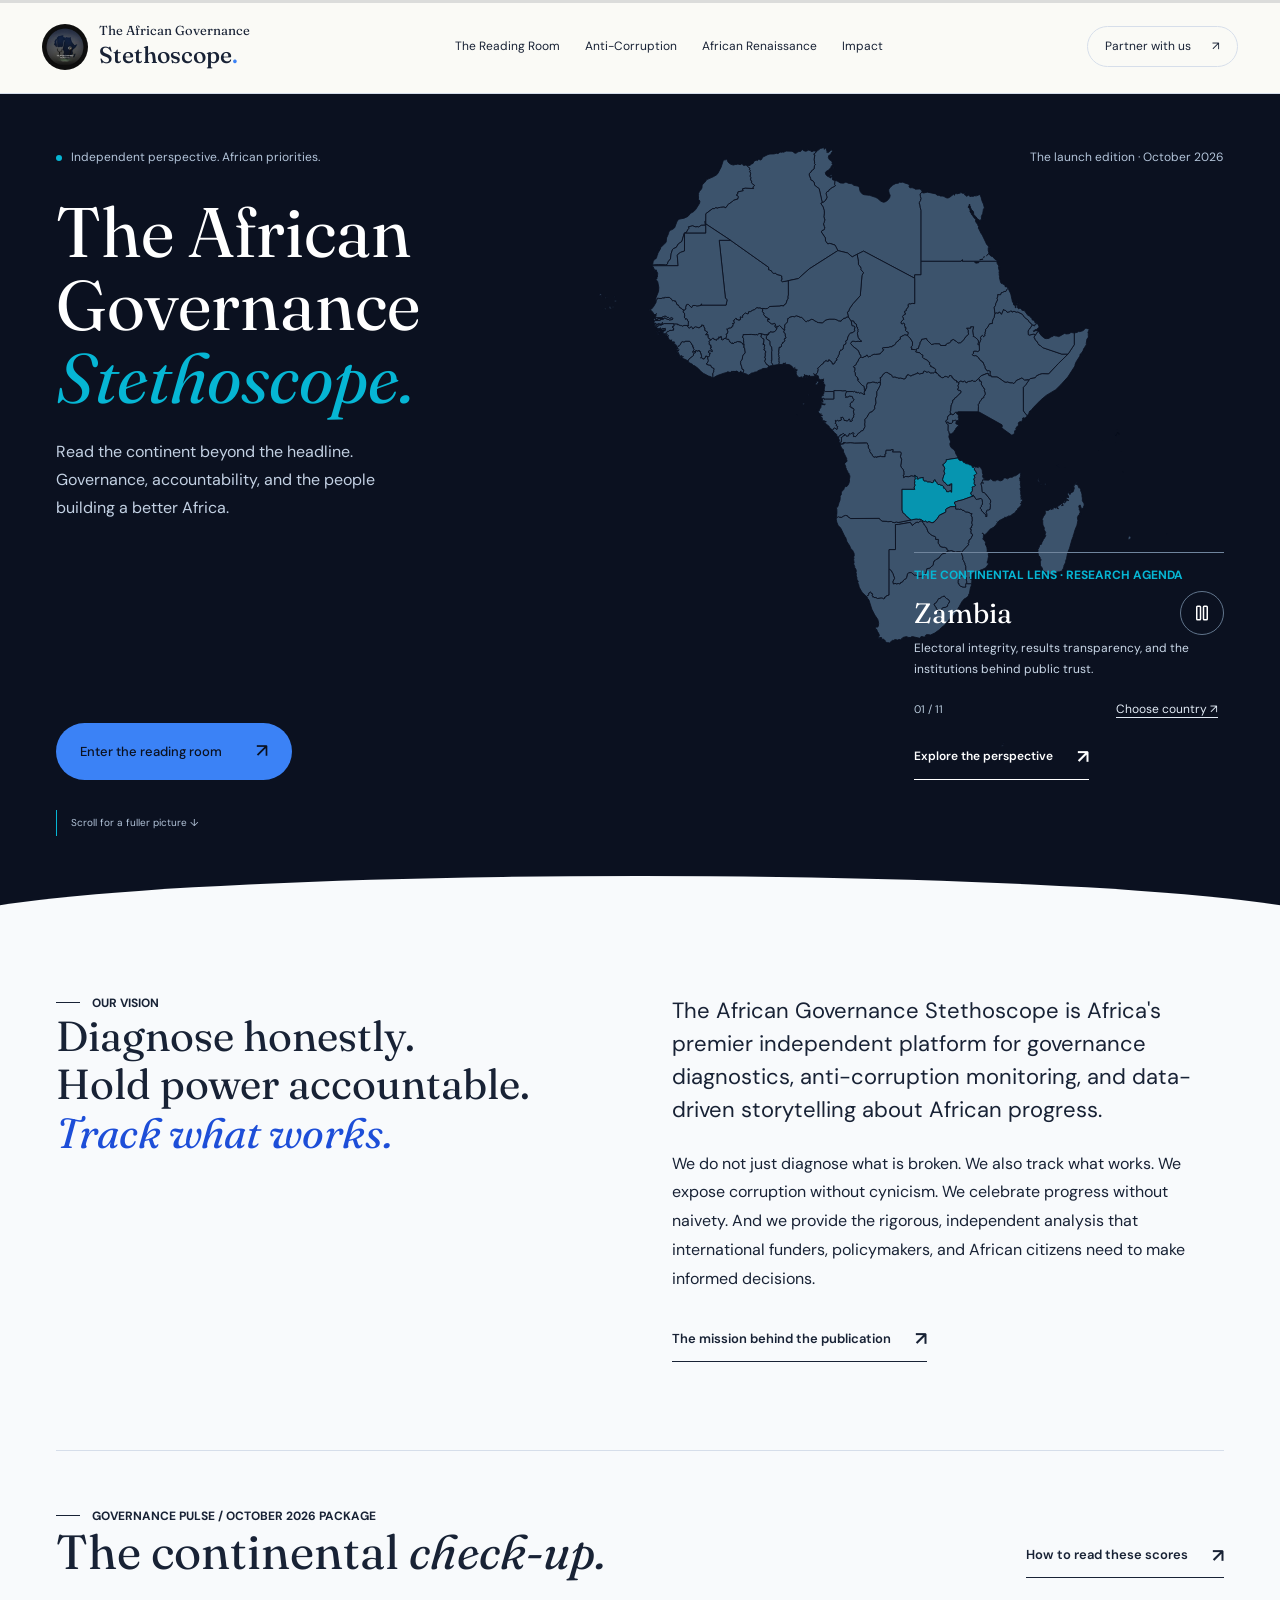
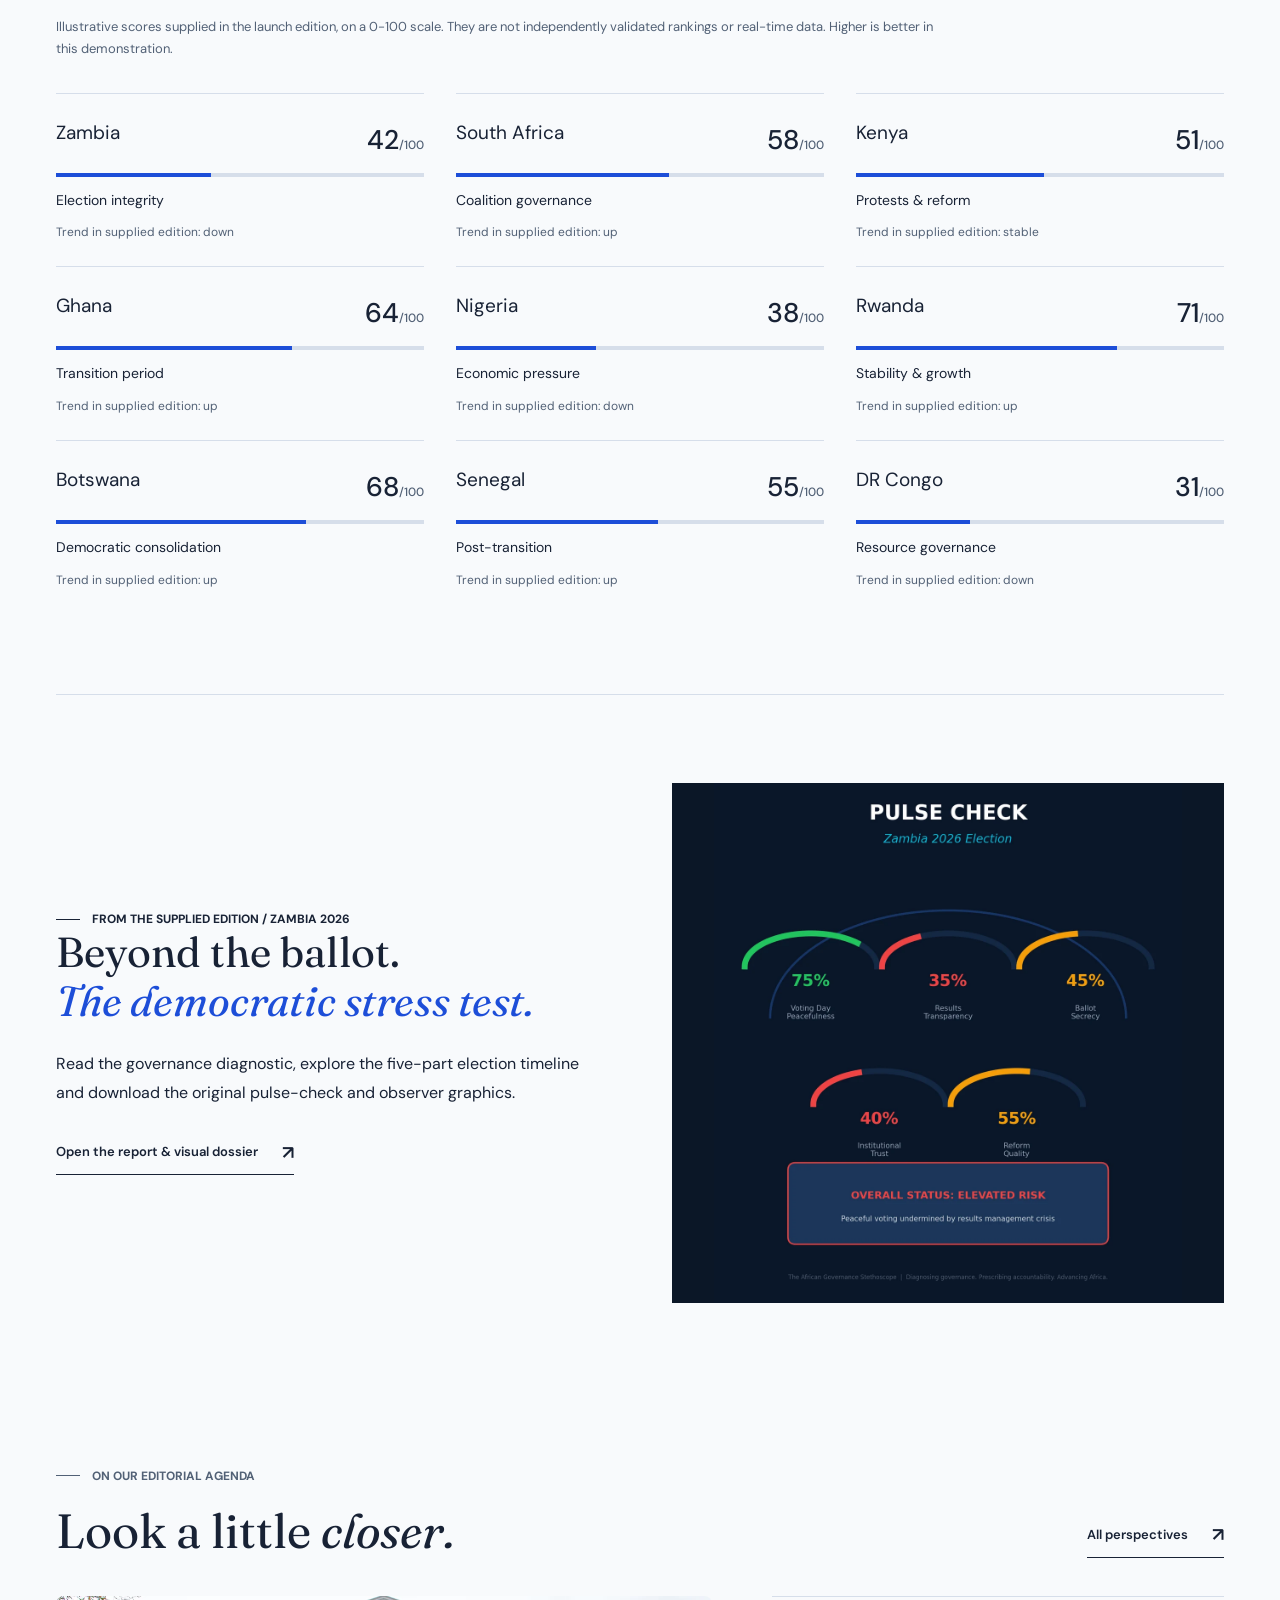
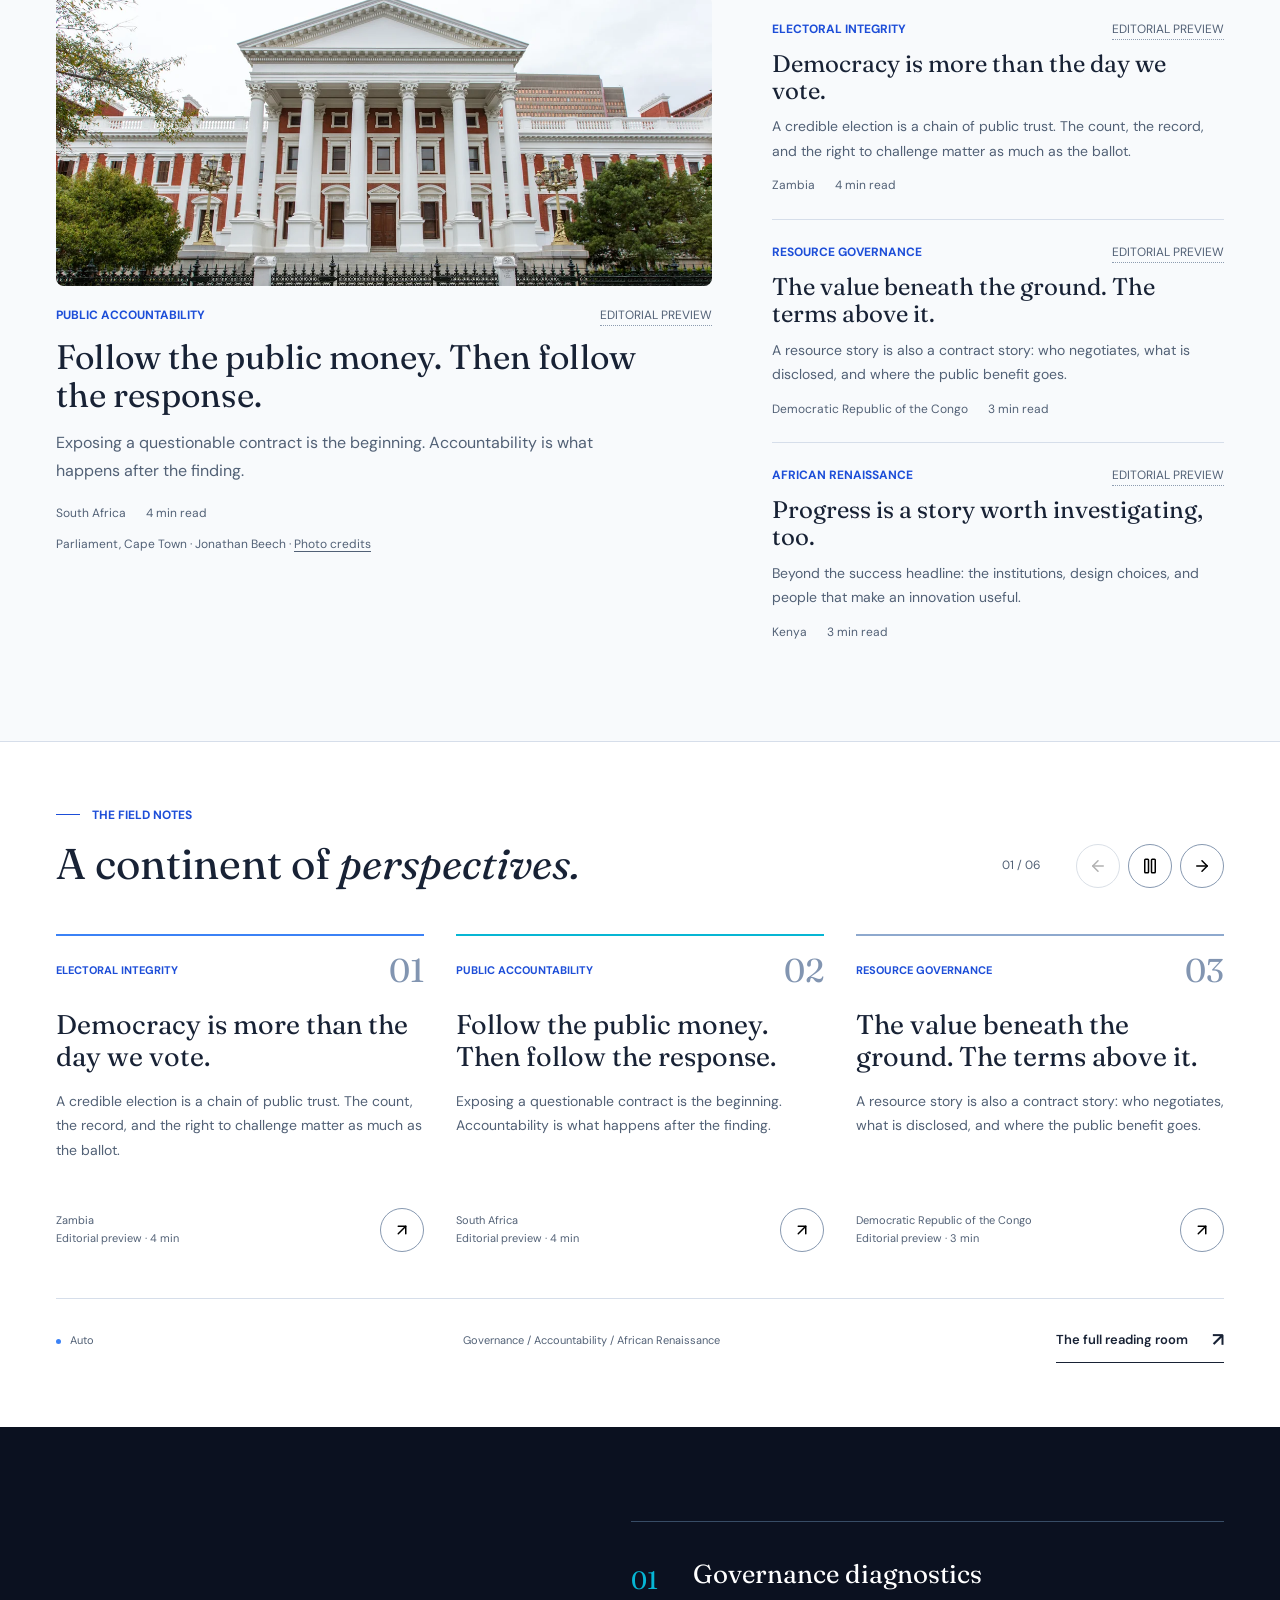
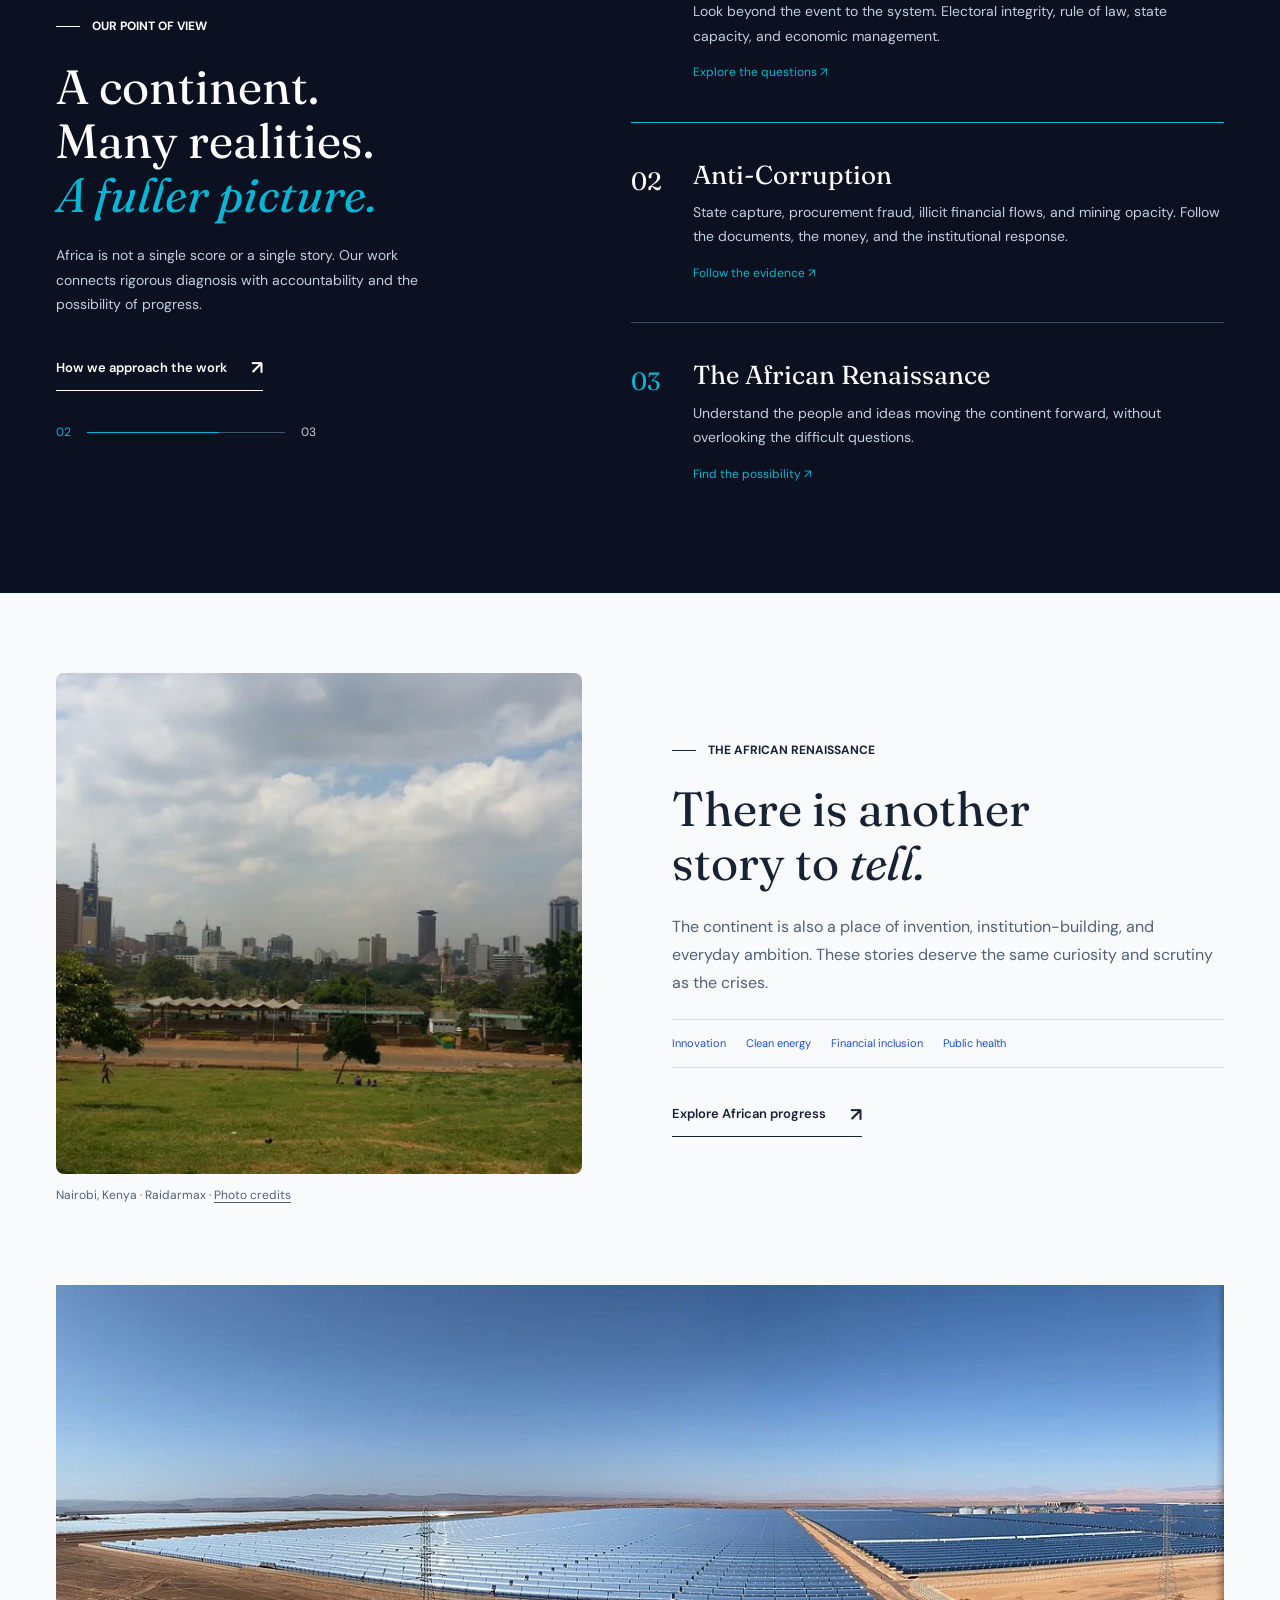
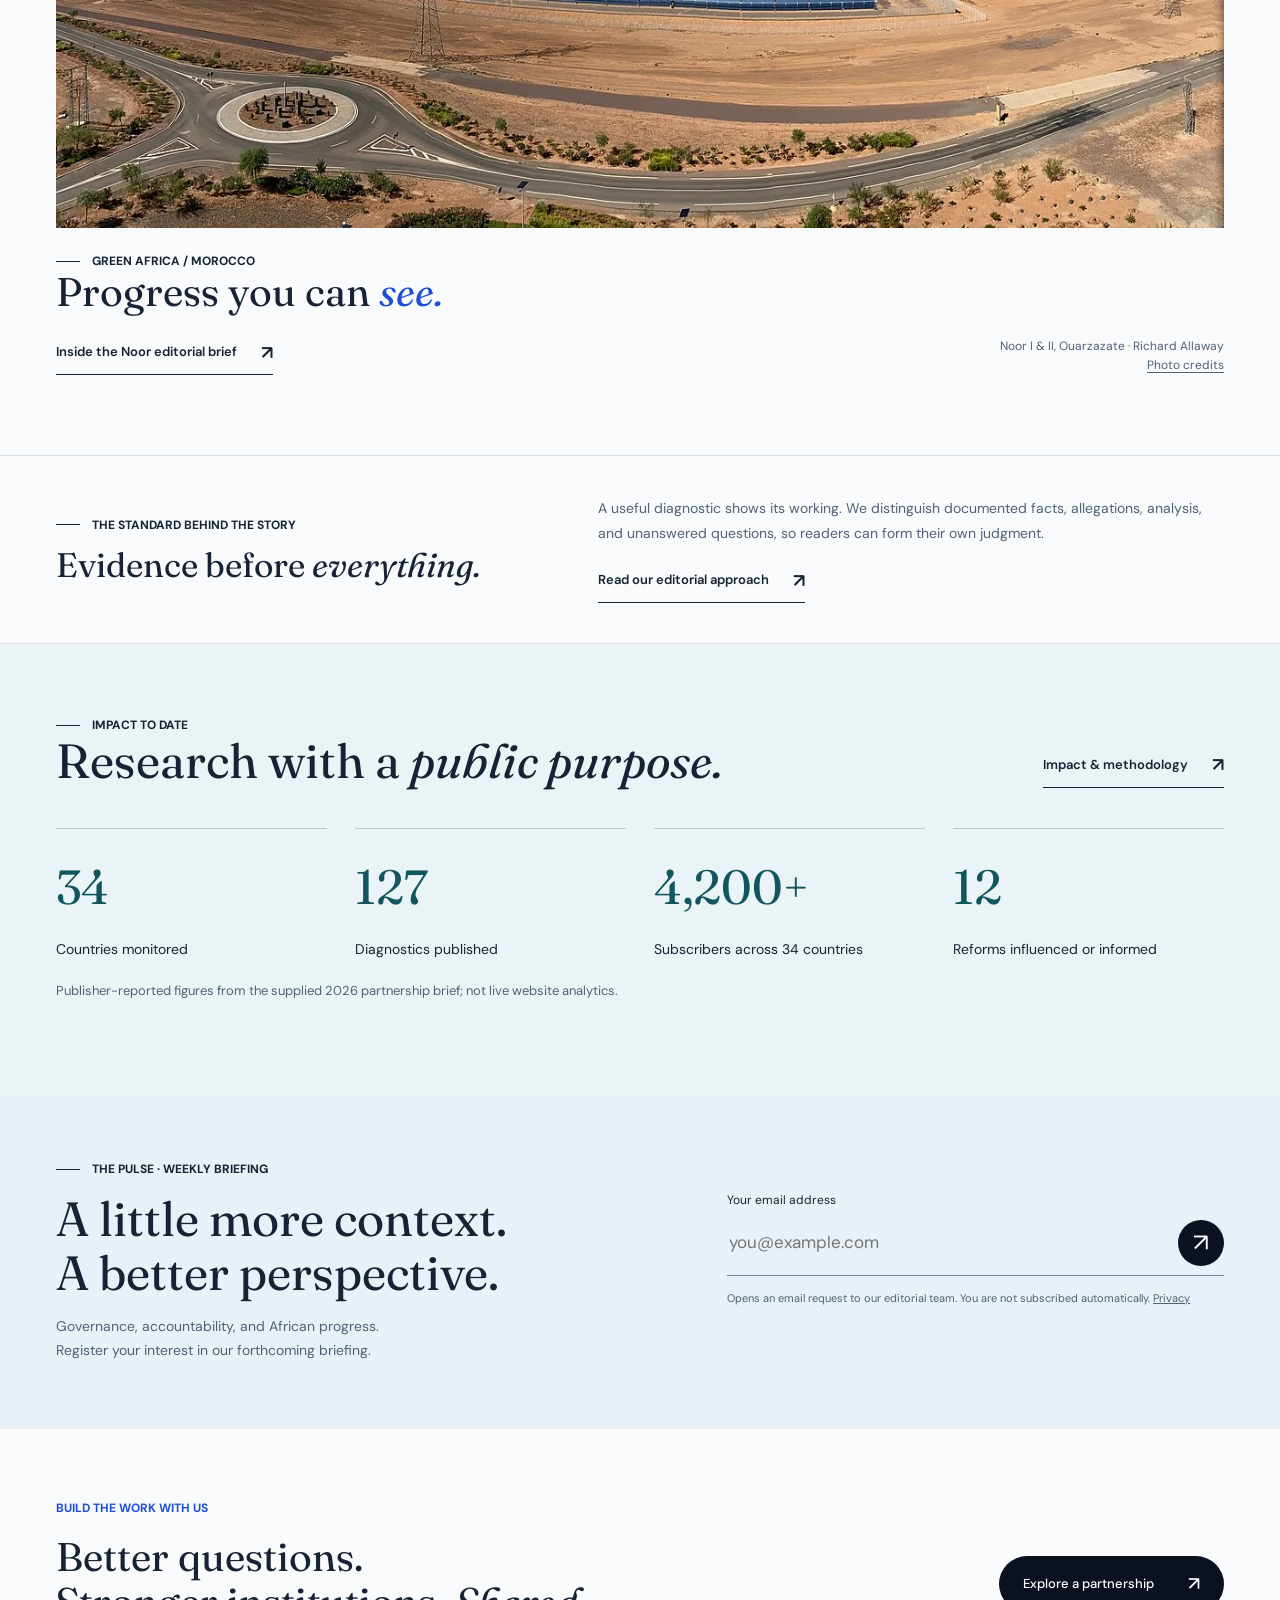
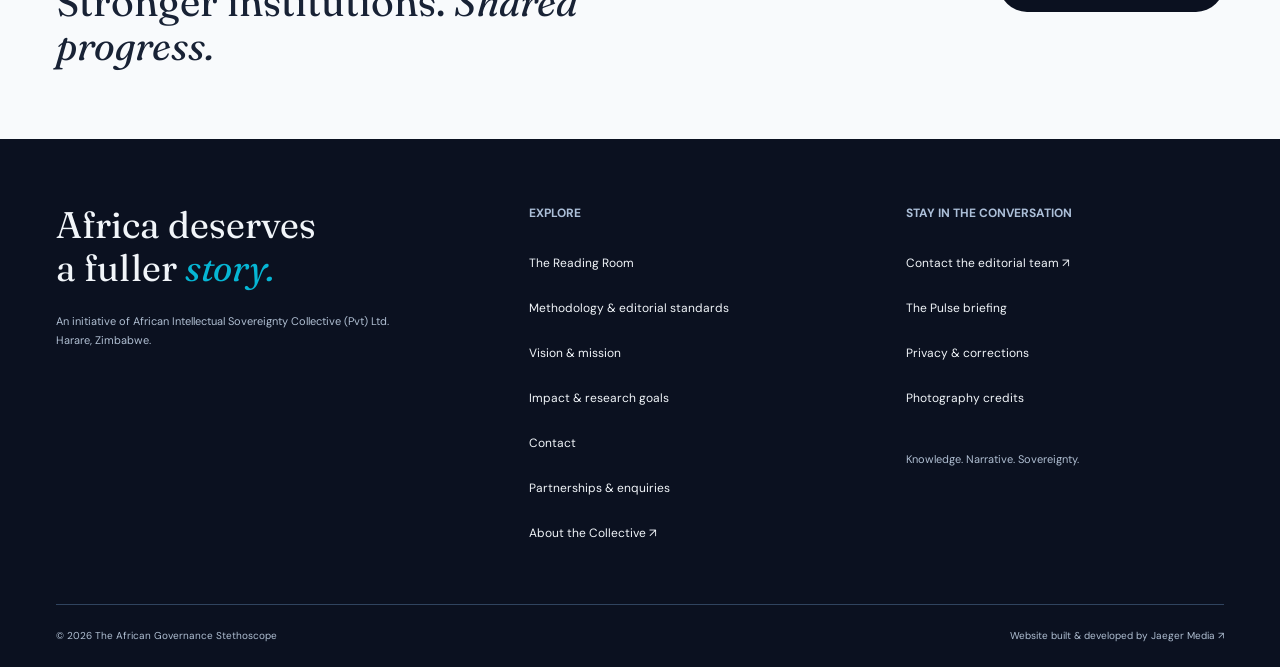
==== commit 278fe533: "Add global loading and scroll progress indicator" ====
--- a/index.html
+++ b/index.html
@@ -32,6 +32,17 @@
   </head>
   <body>
     <a class="skip-link" href="#main">Skip to content</a>
+    <div
+      class="reading-progress is-loading"
+      role="progressbar"
+      aria-label="Page scroll progress"
+      aria-valuemin="0"
+      aria-valuemax="100"
+      aria-valuenow="0"
+      aria-busy="true"
+    >
+      <span></span>
+    </div>
     <header class="site-header">
       <a
         href="#/"
--- a/styles.css
+++ b/styles.css
@@ -1390,9 +1390,10 @@
 }
 .reading-progress {
   position: fixed;
+  overflow: hidden;
   inset: 0 0 auto;
   height: 3px;
-  z-index: 50;
+  z-index: 1000;
   background: #121b2e22;
   pointer-events: none;
 }
@@ -1403,6 +1404,31 @@
   background: var(--cyan);
   transform: scaleX(0);
   transform-origin: left;
+}
+.reading-progress.is-loading > span {
+  opacity: 0;
+}
+.reading-progress.is-loading::after {
+  content: "";
+  position: absolute;
+  inset: 0 auto 0 0;
+  width: 35%;
+  background: var(--cyan);
+  animation: page-loading-sweep 0.85s ease-in-out infinite;
+}
+@keyframes page-loading-sweep {
+  from {
+    transform: translateX(-100%);
+  }
+  to {
+    transform: translateX(386%);
+  }
+}
+@media (prefers-reduced-motion: reduce) {
+  .reading-progress.is-loading::after {
+    animation: none;
+    width: 100%;
+  }
 }
 @media (min-width: 901px) {
   .perspective-inner {
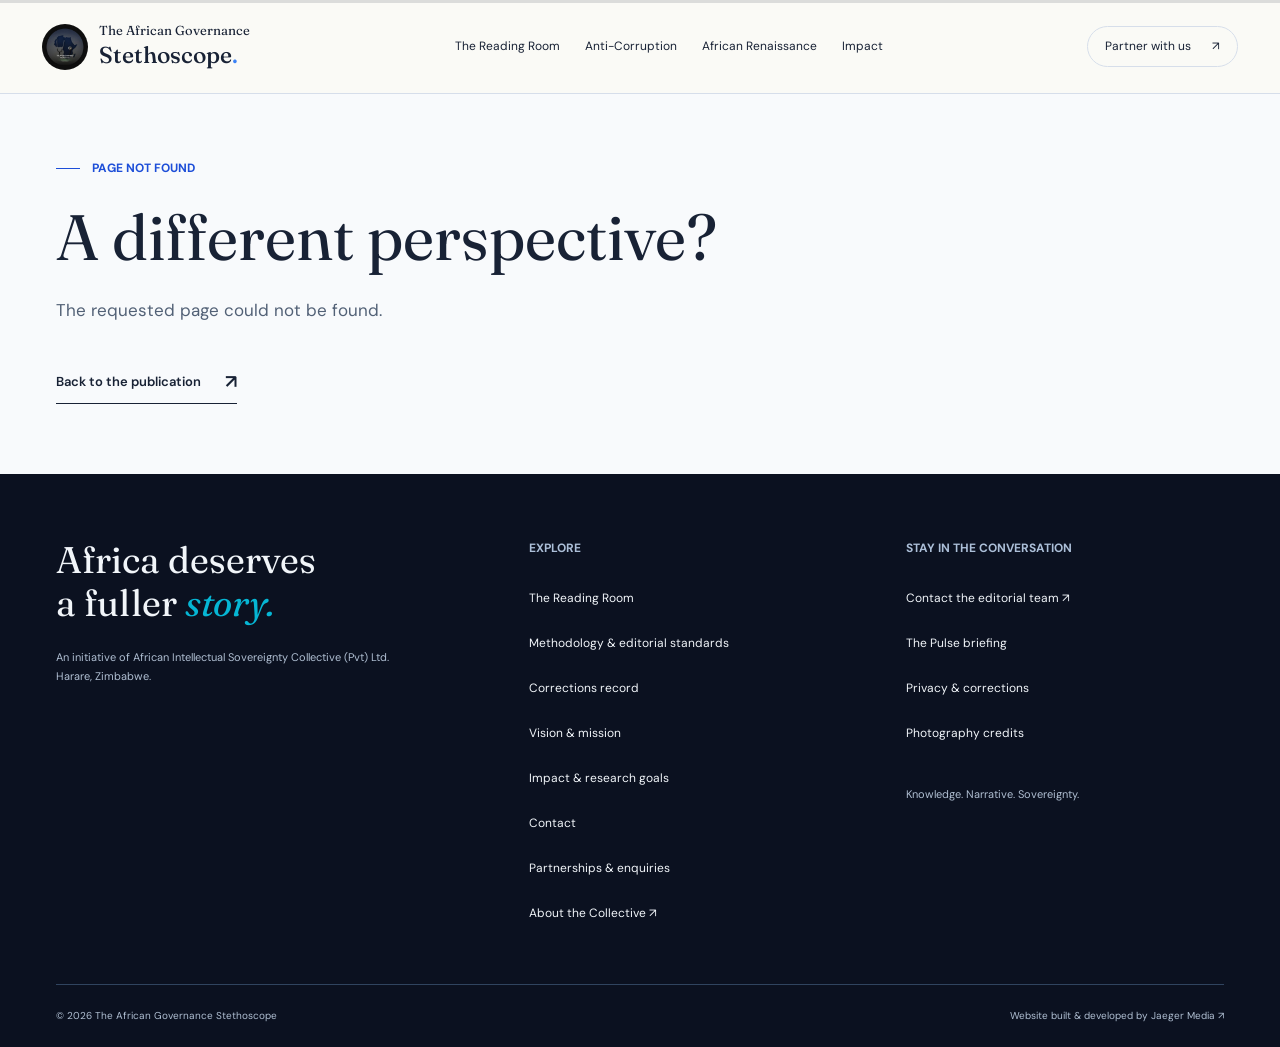
==== commit cdaf025a: "Publish revised October analysis edition with sourced article pages" ====
--- a/index.html
+++ b/index.html
@@ -3,6 +3,7 @@
   <head>
     <meta charset="UTF-8" />
     <meta name="viewport" content="width=device-width, initial-scale=1" />
+    <base href="/" />
     <meta name="theme-color" content="#0b1120" />
     <meta
       name="description"
@@ -24,10 +25,19 @@
       rel="stylesheet"
     />
     <link rel="stylesheet" href="styles.css" />
+    <noscript
+      ><style>
+        .reading-progress {
+          display: none;
+        }
+      </style></noscript
+    >
     <script src="experience.js" defer></script>
     <script src="publication.js" defer></script>
     <script src="lens.js" defer></script>
     <script src="photography.js" defer></script>
+    <script src="edition-data.js" defer></script>
+    <script src="edition.js" defer></script>
     <script src="script.js" defer></script>
   </head>
   <body>
@@ -92,7 +102,9 @@
         <div class="footer-links">
           <span class="eyebrow">Explore</span
           ><a href="#/diagnostics">The Reading Room</a
-          ><a href="#/methodology">Methodology & editorial standards</a
+          ><a href="/about/editorial-approach/"
+            >Methodology & editorial standards</a
+          ><a href="#/corrections">Corrections record</a
           ><a href="#/about">Vision & mission</a
           ><a href="#/impact">Impact & research goals</a
           ><a href="#/contact">Contact</a
--- a/styles.css
+++ b/styles.css
@@ -2860,6 +2860,298 @@
   text-decoration: underline;
   text-underline-offset: 3px;
 }
+.edition-desk {
+  padding-top: 70px;
+  padding-bottom: 80px;
+}
+.edition-lead {
+  display: grid;
+  grid-template-columns: 100px 1fr;
+  gap: 32px;
+  border-top: 1px solid var(--line);
+  border-bottom: 1px solid var(--line);
+  padding: 36px 0;
+}
+.edition-lead-number {
+  color: #62818f;
+  font: 64px var(--serif);
+}
+.edition-lead h3 {
+  font: 38px/1.2 var(--serif);
+  margin: 16px 0;
+  max-width: 850px;
+}
+.edition-lead p {
+  max-width: 720px;
+  color: var(--muted);
+  line-height: 1.8;
+  margin-bottom: 24px;
+}
+.edition-secondary {
+  display: grid;
+  grid-template-columns: repeat(3, minmax(0, 1fr));
+  gap: 32px;
+  margin-top: 32px;
+}
+.edition-secondary h3 {
+  font: 26px/1.25 var(--serif);
+  margin: 16px 0;
+}
+.edition-secondary p {
+  color: var(--muted);
+  font-size: 15px;
+  line-height: 1.7;
+  margin-bottom: 20px;
+}
+.edition-article {
+  max-width: 900px;
+}
+.edition-article h1 {
+  max-width: 820px;
+  line-height: 1.12;
+}
+.edition-byline {
+  display: flex;
+  justify-content: space-between;
+  gap: 18px;
+  flex-wrap: wrap;
+  font-size: 13px;
+  color: var(--muted);
+  padding: 18px 0;
+  border-top: 1px solid var(--line);
+  border-bottom: 1px solid var(--line);
+}
+.edition-byline strong {
+  color: var(--ink);
+  font-weight: 500;
+}
+.edition-body,
+.article-sources,
+.article-next,
+.disclosure-status {
+  max-width: 720px;
+  margin-inline: auto;
+}
+.edition-body p {
+  font-size: 17px;
+  line-height: 1.85;
+  margin-block: 24px;
+}
+.edition-section-heading,
+.article-sources,
+.article-sources li {
+  scroll-margin-top: 100px;
+}
+.edition-context-image {
+  margin: 32px 0;
+}
+.edition-context-image img {
+  display: block;
+  width: 100%;
+  height: auto;
+  max-height: 420px;
+  object-fit: cover;
+  object-position: 50% 60%;
+}
+.edition-context-image figcaption {
+  font-size: 12px;
+  color: var(--muted);
+  margin-top: 12px;
+}
+.edition-context-image a {
+  text-decoration: underline;
+}
+.article-contents {
+  margin: 30px 0;
+  border-bottom: 1px solid var(--line);
+}
+.article-contents summary {
+  padding: 16px 0;
+  font-size: 14px;
+  cursor: pointer;
+}
+.article-contents nav {
+  display: grid;
+  gap: 0;
+  padding-bottom: 16px;
+}
+.article-contents nav a {
+  padding: 12px 0;
+  font-size: 14px;
+  color: var(--link);
+  text-decoration: underline;
+  text-underline-offset: 4px;
+}
+.source-ref {
+  font-size: 12px;
+  color: var(--link);
+  white-space: nowrap;
+  text-decoration: underline;
+  text-underline-offset: 2px;
+  padding: 4px 1px;
+}
+.source-refs {
+  white-space: nowrap;
+}
+.edition-facts {
+  background: #eaf3f5;
+  border-left: 2px solid #19818c;
+  padding: 24px 24px 24px 42px !important;
+}
+.edition-facts li {
+  margin: 12px 0;
+}
+.fact-refs {
+  margin-top: 16px;
+}
+.article-sources {
+  border-top: 1px solid var(--line);
+  padding-top: 32px;
+  margin-top: 40px;
+}
+.article-sources ol {
+  padding-left: 24px;
+}
+.article-sources li {
+  margin: 24px 0;
+  font-size: 15px;
+  line-height: 1.7;
+}
+.article-sources li > a {
+  color: var(--link);
+  text-decoration: underline;
+  overflow-wrap: anywhere;
+}
+.article-sources li p {
+  margin-top: 8px;
+  font-size: 14px;
+  color: var(--muted);
+}
+.article-next {
+  padding-top: 30px;
+  margin-top: 40px;
+  border-top: 1px solid var(--line);
+}
+.article-next h3 {
+  font: 26px/1.3 var(--serif);
+  margin: 24px 0;
+}
+.article-next p {
+  font-size: 14px;
+}
+.article-next p a {
+  color: var(--link);
+  text-decoration: underline;
+}
+.edition-scorecard {
+  background: #eaf3f5;
+  padding: 28px;
+  margin: 32px 0;
+  display: grid;
+  grid-template-columns: 1fr 2fr;
+  gap: 24px;
+}
+.edition-scorecard h2 {
+  font: 64px var(--serif);
+  margin: 16px 0;
+  color: #12565d;
+}
+.edition-scorecard h2 span {
+  font: 18px var(--sans);
+}
+.edition-scorecard strong {
+  font-size: 14px;
+  color: #7b3525;
+}
+.edition-scorecard dl > div {
+  display: grid;
+  grid-template-columns: 1fr auto;
+  gap: 10px;
+  margin: 16px 0;
+  font-size: 14px;
+}
+.edition-scorecard dd {
+  margin: 0;
+}
+.edition-scorecard i {
+  grid-column: 1/-1;
+  width: var(--score);
+  height: 3px;
+  background: #19818c;
+}
+.edition-scorecard .source-note {
+  grid-column: 1/-1;
+  margin: 0;
+}
+.provenance-label {
+  display: inline-block;
+  font-size: 15px;
+  color: #12565d;
+}
+.earlier-perspectives {
+  padding: 24px 0;
+}
+.earlier-perspectives summary {
+  min-height: 44px;
+  cursor: pointer;
+  color: var(--muted);
+  font-size: 15px;
+}
+.edition-spotlight {
+  border-top: 1px solid var(--line);
+  border-bottom: 1px solid var(--line);
+  padding: 32px 0;
+  margin-bottom: 32px;
+}
+.edition-spotlight h2 {
+  font: 36px/1.2 var(--serif);
+  margin: 16px 0;
+}
+.edition-spotlight p {
+  max-width: 760px;
+  line-height: 1.7;
+  margin: 20px 0;
+  color: var(--muted);
+}
+@media (max-width: 600px) {
+  .edition-desk {
+    padding-top: 48px;
+    padding-bottom: 48px;
+  }
+  .edition-desk .section-heading {
+    flex-direction: column;
+    align-items: flex-start;
+    gap: 20px;
+  }
+  .edition-lead {
+    grid-template-columns: 1fr;
+    gap: 12px;
+  }
+  .edition-lead-number {
+    font-size: 36px;
+  }
+  .edition-lead h3 {
+    font-size: 29px;
+  }
+  .edition-secondary {
+    grid-template-columns: 1fr;
+    gap: 28px;
+  }
+  .edition-secondary article {
+    border-bottom: 1px solid var(--line);
+    padding-bottom: 24px;
+  }
+  .edition-article h1 {
+    font-size: 36px;
+  }
+  .edition-body p {
+    font-size: 16px;
+  }
+  .edition-scorecard {
+    grid-template-columns: 1fr;
+    padding: 20px;
+  }
+}
 @media (max-width: 600px) {
   .country-console {
     display: block;
